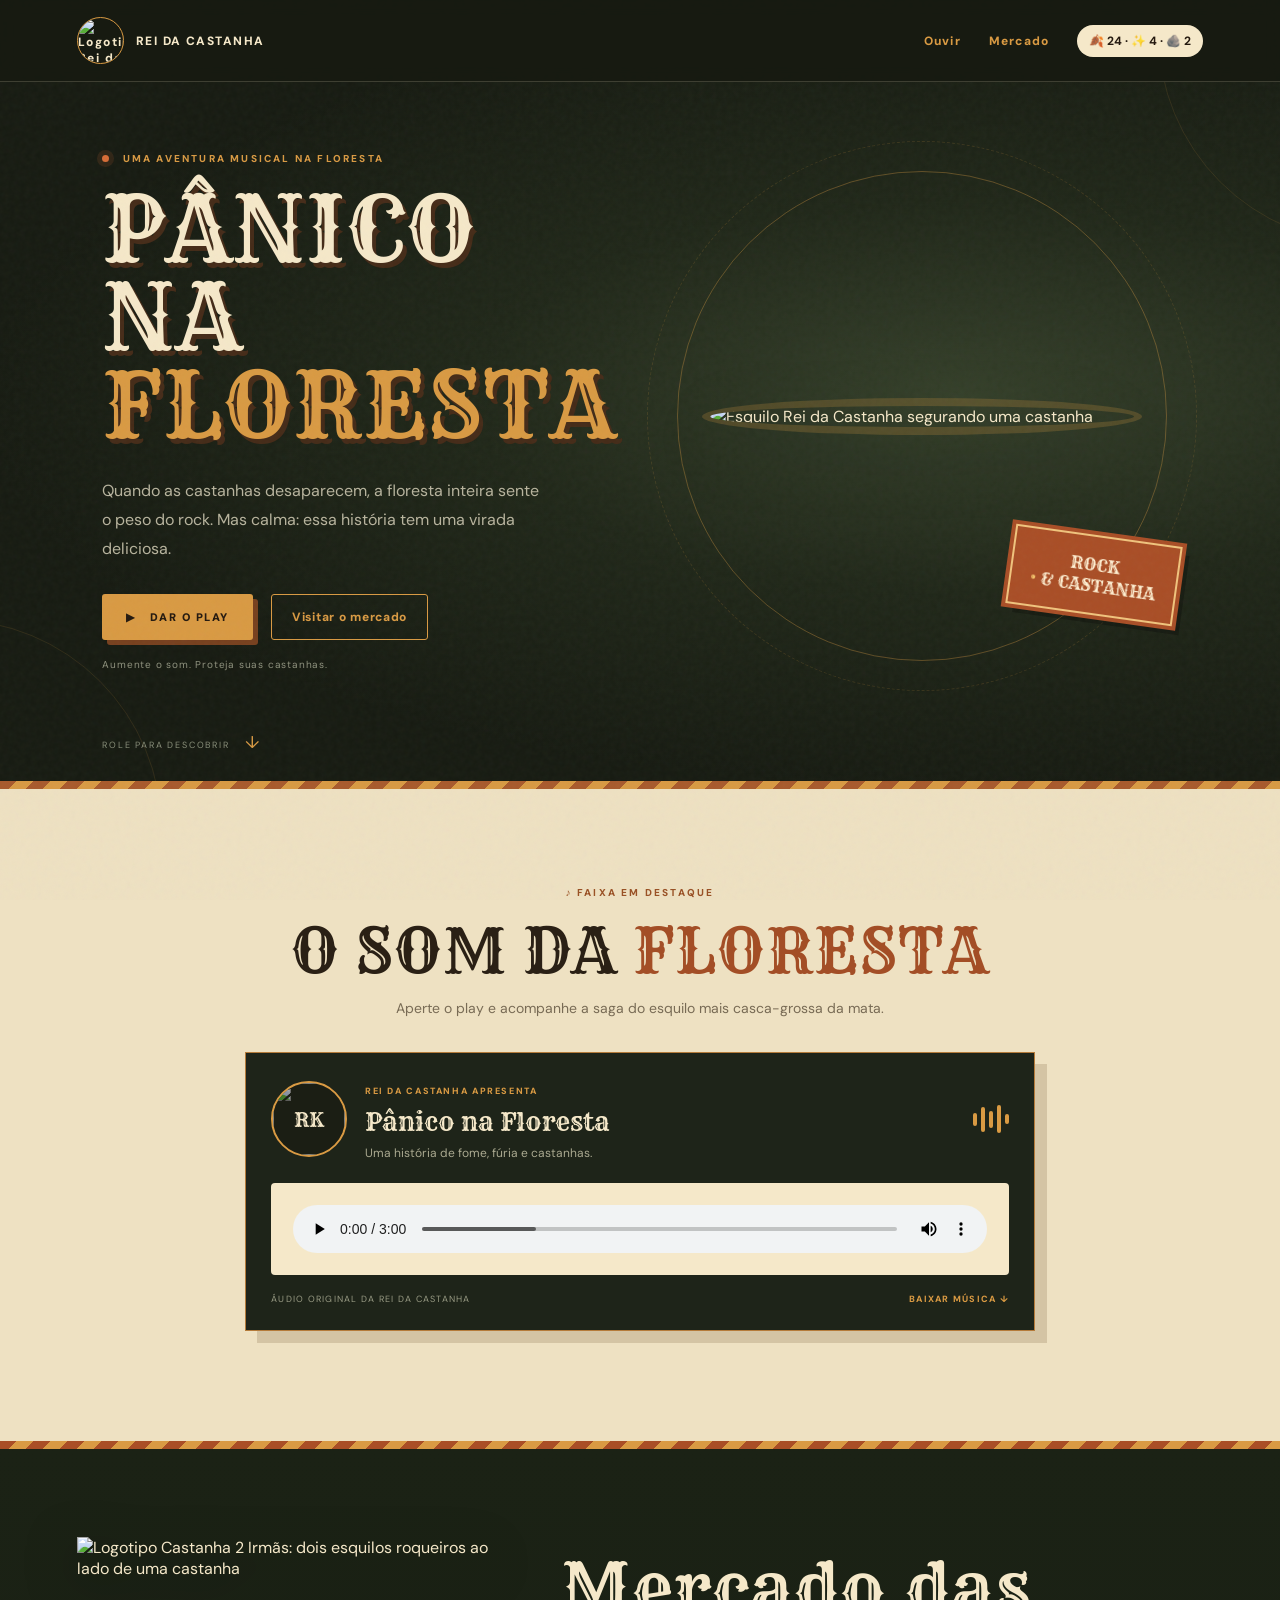
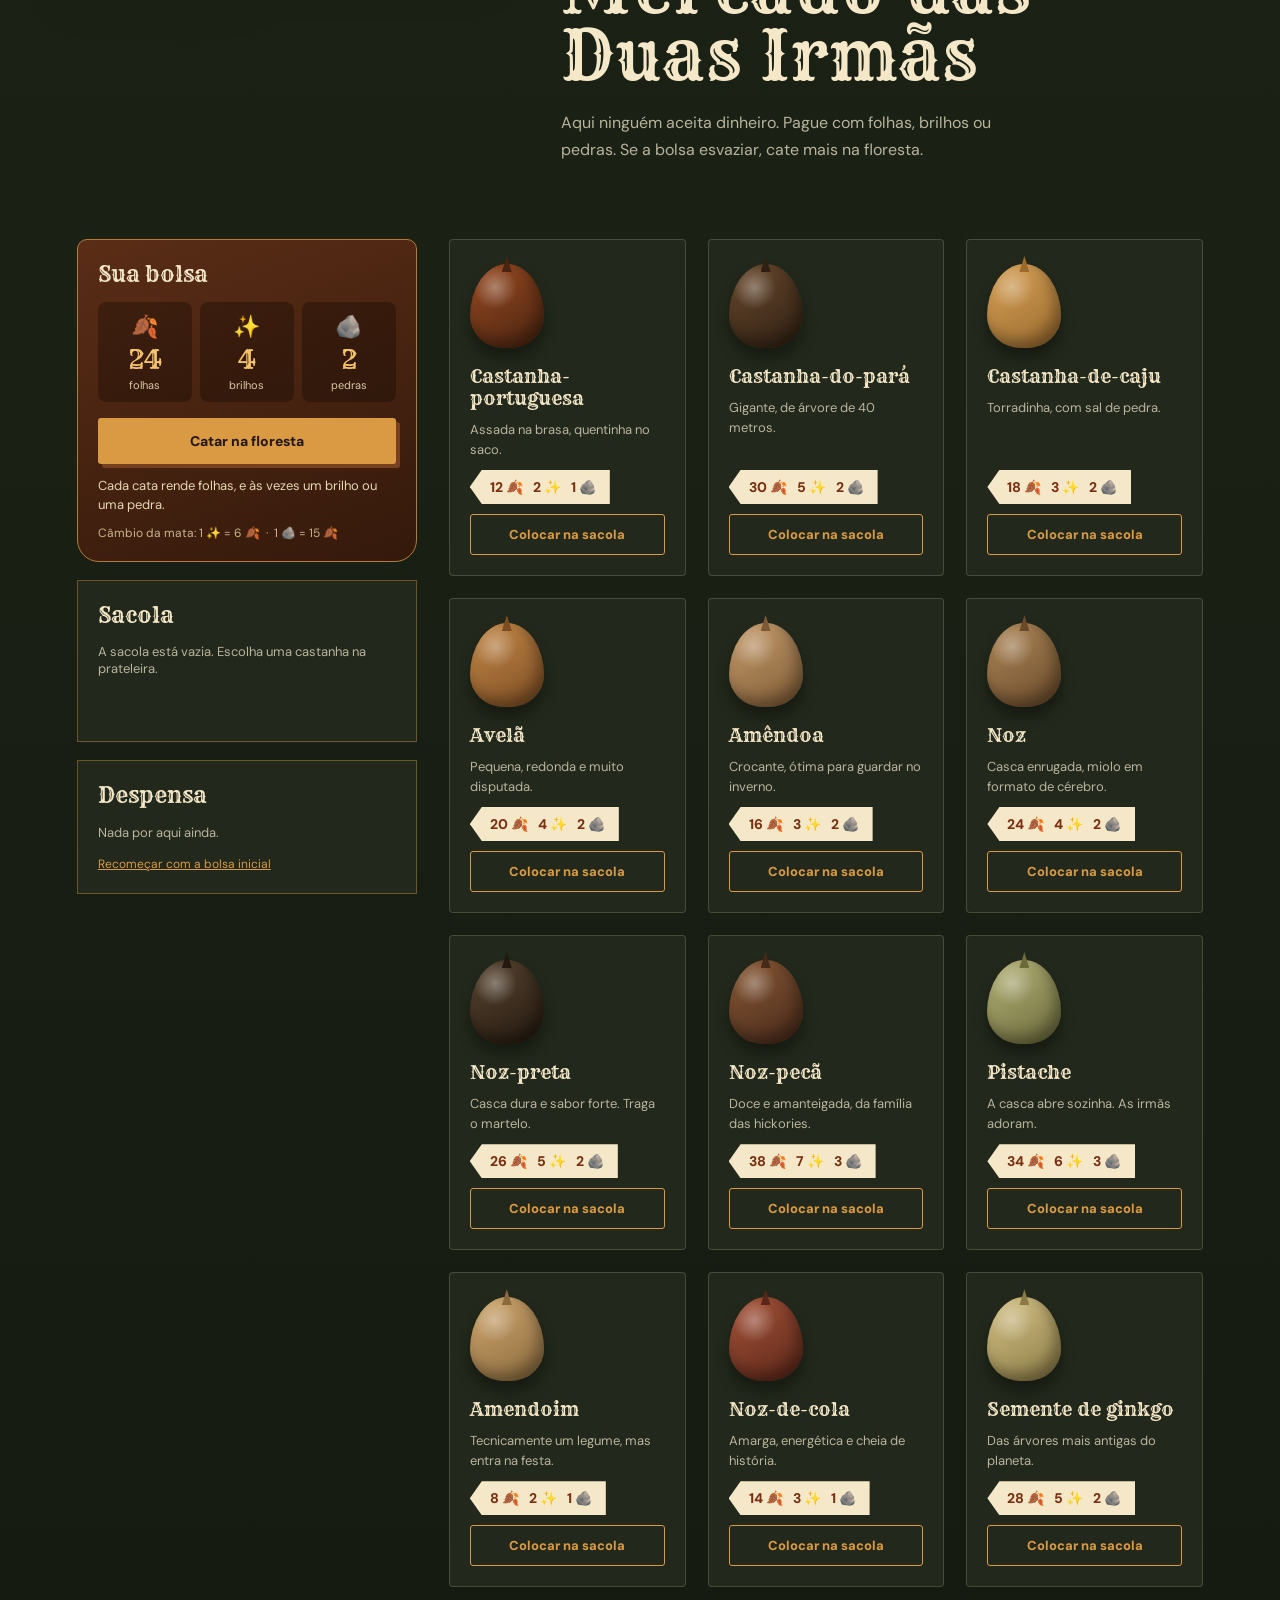
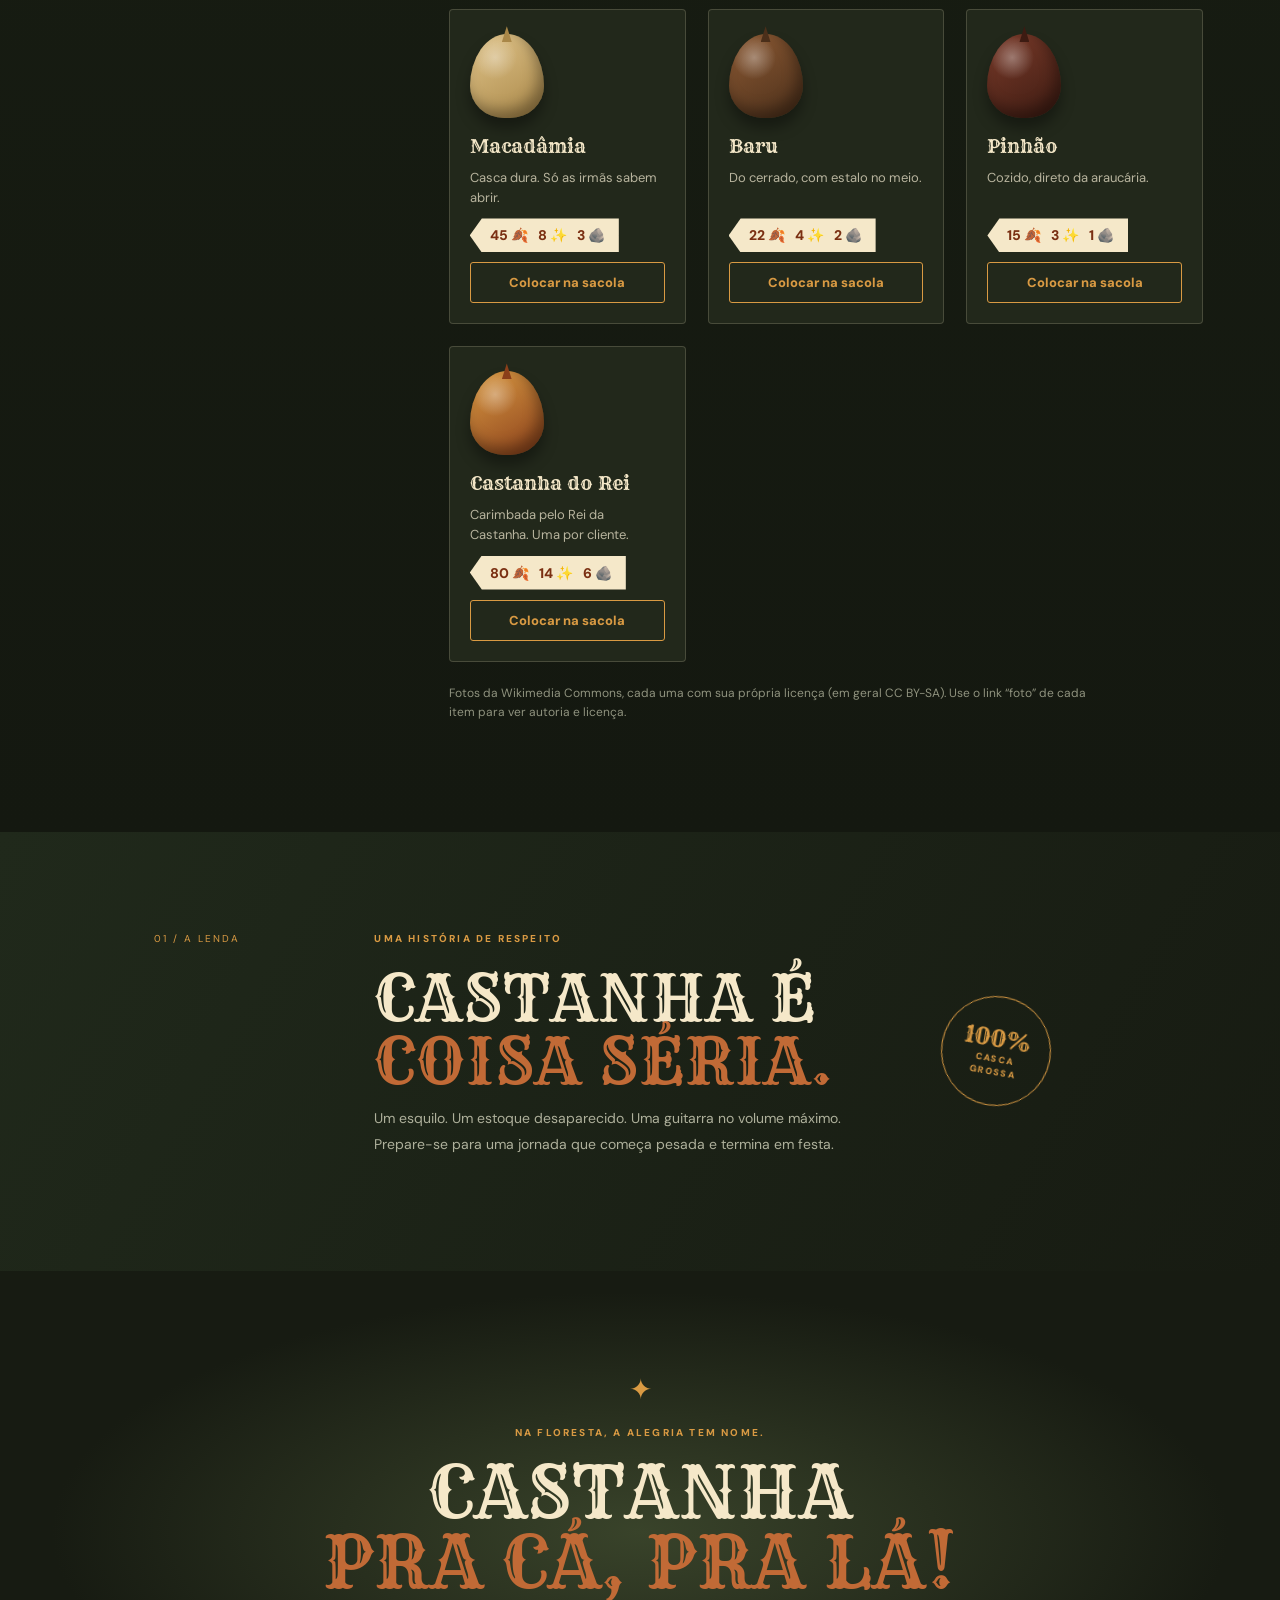
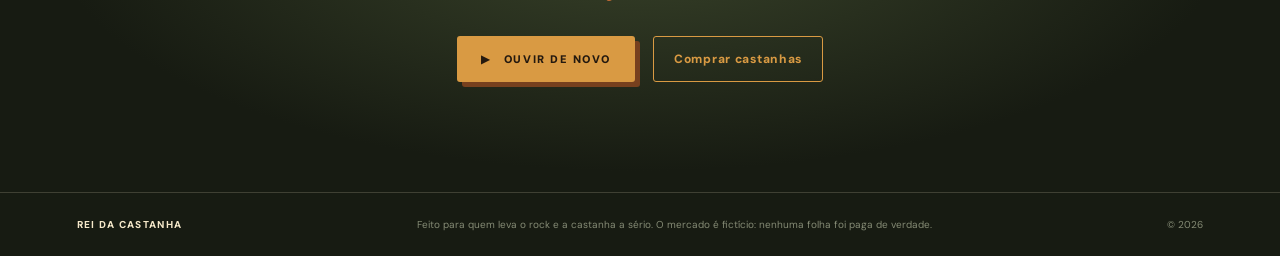
==== index.html @ 737f5ac8 "Add files via upload" ====
<!DOCTYPE html>
<html lang="pt-BR">
<head>
  <meta charset="UTF-8">
  <meta name="viewport" content="width=device-width, initial-scale=1.0">
  <meta name="theme-color" content="#171b12">
  <meta name="description" content="Rei da Castanha apresenta Pânico na Floresta, e o Castanha 2 Irmãs abre o mercado onde castanha se paga com folhas, brilhos e pedras.">
  <meta property="og:title" content="Rei da Castanha + Castanha 2 Irmãs">
  <meta property="og:description" content="Ouça Pânico na Floresta e faça compras no mercado de castanhas da floresta.">
  <meta property="og:image" content="assets/logo-castanha-2-irmas.webp">
  <link rel="icon" href="data:image/svg+xml,%3Csvg xmlns='http://www.w3.org/2000/svg' viewBox='0 0 100 100'%3E%3Ctext y='.9em' font-size='90'%3E🌰%3C/text%3E%3C/svg%3E">
  <title>Rei da Castanha | Pânico na Floresta e Mercado das Duas Irmãs</title>
  <link rel="preconnect" href="https://fonts.googleapis.com">
  <link rel="preconnect" href="https://fonts.gstatic.com" crossorigin>
  <link href="https://fonts.googleapis.com/css2?family=DM+Sans:wght@400;500;600;700;800&family=Rye&display=swap" rel="stylesheet">
  <link rel="stylesheet" href="style.css">
</head>
<body>
  <div class="grain" aria-hidden="true"></div>
  <a class="skip" href="#mercado">Ir para o mercado</a>
  <header class="topbar">
    <a class="brand" href="#inicio" aria-label="Rei da Castanha - início">
      <img src="assets/logo-rei-da-castanha.webp" alt="Logotipo Rei da Castanha">
      <span>REI DA CASTANHA</span>
    </a>
    <nav class="top-nav" aria-label="Principal">
      <a class="top-link" href="#ouvir">Ouvir</a>
      <a class="top-link" href="#mercado">Mercado</a>
      <a class="bag-chip" href="#mercado" aria-label="Sua bolsa"><span data-chip>🍂 24 · ✨ 4 · 🪨 2</span></a>
    </nav>
  </header>

  <main id="inicio">
    <section class="hero">
      <div class="hero-copy">
        <p class="eyebrow"><span class="pulse"></span> UMA AVENTURA MUSICAL NA FLORESTA</p>
        <h1>PÂNICO NA<br><em>FLORESTA</em></h1>
        <p class="intro">Quando as castanhas desaparecem, a floresta inteira sente o peso do rock. Mas calma: essa história tem uma virada deliciosa.</p>
        <a class="primary-button" href="#ouvir">▶ &nbsp; DAR O PLAY</a>
        <a class="ghost-button" href="#mercado">Visitar o mercado</a>
        <p class="small-note">Aumente o som. Proteja suas castanhas.</p>
      </div>
      <div class="hero-art">
        <div class="orbit orbit-one"></div>
        <div class="orbit orbit-two"></div>
        <img class="logo-large" src="assets/logo-rei-da-castanha.webp" alt="Esquilo Rei da Castanha segurando uma castanha">
        <div class="sticker">ROCK<br><span>•</span> & CASTANHA</div>
      </div>
      <div class="scroll-cue">ROLE PARA DESCOBRIR <span>↓</span></div>
    </section>

    <section class="listen-section" id="ouvir">
      <div class="section-heading">
        <p class="eyebrow">♪ FAIXA EM DESTAQUE</p>
        <h2>O SOM DA <em>FLORESTA</em></h2>
        <p>Aperte o play e acompanhe a saga do esquilo mais casca-grossa da mata.</p>
      </div>
      <div class="player-card">
        <div class="player-top">
          <div class="record-art">
            <img src="assets/logo-rei-da-castanha.webp" alt="">
            <span>RK</span>
          </div>
          <div class="track-info">
            <span class="track-label">REI DA CASTANHA APRESENTA</span>
            <h3>Pânico na Floresta</h3>
            <p>Uma história de fome, fúria e castanhas.</p>
          </div>
          <div class="equalizer" aria-label="Música">
            <i></i><i></i><i></i><i></i><i></i>
          </div>
        </div>
        <div class="audio-player">
          <audio id="music-player" controls preload="metadata">
            <source src="music.mp3" type="audio/mpeg">
            Seu navegador não suporta áudio HTML5.
          </audio>
          <p id="audio-status" class="audio-status" role="status"></p>
        </div>
        <div class="player-footer">
          <span>ÁUDIO ORIGINAL DA REI DA CASTANHA</span>
          <a href="music.mp3" download="music.mp3">BAIXAR MÚSICA ↓</a>
        </div>
      </div>
          </section>


    <section class="market" id="mercado">
      <div class="market-head">
        <img class="market-logo" src="assets/logo-castanha-2-irmas.webp" alt="Logotipo Castanha 2 Irmãs: dois esquilos roqueiros ao lado de uma castanha" width="900" height="528">
        <div>
          <h2>Mercado das<br>Duas Irmãs</h2>
          <p>Aqui ninguém aceita dinheiro. Pague com folhas, brilhos ou pedras. Se a bolsa esvaziar, cate mais na floresta.</p>
        </div>
      </div>

      <div class="market-grid">
        <aside class="side">
          <section class="bolsa" aria-labelledby="bolsa-t">
            <h3 id="bolsa-t">Sua bolsa</h3>
            <ul class="coins" id="coins"></ul>
            <button class="forage" id="forage" type="button">Catar na floresta</button>
            <p class="msg" id="forage-msg" role="status" aria-live="polite">Cada cata rende folhas, e às vezes um brilho ou uma pedra.</p>
            <p class="rates">Câmbio da mata: 1 ✨ = 6 🍂 &nbsp;·&nbsp; 1 🪨 = 15 🍂</p>
          </section>
          <section class="sacola" aria-labelledby="sacola-t">
            <h3 id="sacola-t">Sacola</h3>
            <ul class="cart" id="cart"></ul>
            <div class="pay" id="pay"></div>
            <p class="msg" id="pay-msg" role="status" aria-live="polite"></p>
          </section>
          <section class="despensa" aria-labelledby="desp-t">
            <h3 id="desp-t">Despensa</h3>
            <p id="pantry">Nada por aqui ainda.</p>
            <button class="reset" id="reset" type="button">Recomeçar com a bolsa inicial</button>
          </section>
        </aside>
        <div><div class="shelf" id="shelf" aria-label="Produtos"></div>
          <p class="credits">Fotos da Wikimedia Commons, cada uma com sua própria licença (em geral CC BY-SA). Use o link “foto” de cada item para ver autoria e licença.</p></div>
      </div>
    </section>

    <section class="story">
      <div class="story-mark">01 / A LENDA</div>
      <div>
        <p class="eyebrow">UMA HISTÓRIA DE RESPEITO</p>
        <h2>CASTANHA É<br><em>COISA SÉRIA.</em></h2>
        <p>Um esquilo. Um estoque desaparecido. Uma guitarra no volume máximo. Prepare-se para uma jornada que começa pesada e termina em festa.</p>
      </div>
      <div class="story-seal">100%<br><span>CASCA<br>GROSSA</span></div>
    </section>

    <section class="final-cta">
      <span class="acorn">✦</span>
      <p>NA FLORESTA, A ALEGRIA TEM NOME.</p>
      <h2>CASTANHA<br><em>PRA CÁ, PRA LÁ!</em></h2>
      <a class="primary-button" href="#ouvir">▶ &nbsp; OUVIR DE NOVO</a> <a class="ghost-button" href="#mercado">Comprar castanhas</a>
    </section>
  </main>

  <footer>
    <a href="#inicio">REI DA CASTANHA</a>
    <span>Feito para quem leva o rock e a castanha a sério. O mercado é fictício: nenhuma folha foi paga de verdade.</span>
    <span>© <span id="year"></span></span>
  </footer>
  <script src="script.js"></script>
  <script src="loja.js"></script>
</body>
</html>
---- style.css ----
:root{--bg:#171b12;--panel:#22281b;--cream:#f5e8c9;--gold:#d99a43;--rust:#a94e26;--muted:#b8b49e;--line:rgba(245,232,201,.18)}
*{box-sizing:border-box}html{scroll-behavior:smooth}body{margin:0;background:var(--bg);color:var(--cream);font-family:"DM Sans",sans-serif;overflow-x:hidden}.grain{position:fixed;inset:0;pointer-events:none;z-index:5;opacity:.07;background-image:url("data:image/svg+xml,%3Csvg viewBox='0 0 180 180' xmlns='http://www.w3.org/2000/svg'%3E%3Cfilter id='n'%3E%3CfeTurbulence type='fractalNoise' baseFrequency='.9' numOctaves='3' stitchTiles='stitch'/%3E%3C/filter%3E%3Crect width='100%25' height='100%25' filter='url(%23n)' opacity='.5'/%3E%3C/svg%3E")}.topbar{height:82px;padding:0 6vw;display:flex;align-items:center;justify-content:space-between;border-bottom:1px solid var(--line);position:relative;z-index:2}.brand{display:flex;align-items:center;gap:12px;color:var(--cream);text-decoration:none;font-weight:800;letter-spacing:.12em;font-size:12px}.brand img{width:47px;height:47px;object-fit:cover;border-radius:50%;border:1px solid var(--gold)}.top-link{color:var(--gold);font-size:11px;font-weight:800;letter-spacing:.16em;text-decoration:none}.top-link span{font-size:17px;margin-left:7px}.hero{min-height:690px;padding:70px 8vw 100px;display:grid;grid-template-columns:1fr 1fr;align-items:center;gap:4vw;position:relative;background:radial-gradient(ellipse at 75% 45%,#35402a 0%,#202719 36%,var(--bg) 72%);overflow:hidden}.hero:before,.hero:after{content:"";position:absolute;width:420px;height:420px;border:1px solid rgba(217,154,67,.12);border-radius:50%;pointer-events:none}.hero:before{left:-260px;bottom:-260px}.hero:after{right:-300px;top:-260px}.hero-copy{max-width:590px;position:relative;z-index:1}.eyebrow{font-size:10px;letter-spacing:.22em;font-weight:800;color:var(--gold);margin:0 0 22px}.pulse{display:inline-block;width:7px;height:7px;border-radius:50%;background:#d66c37;margin-right:9px;box-shadow:0 0 0 5px rgba(214,108,55,.13)}h1,h2{font-family:"Rye",Georgia,serif;font-weight:400;letter-spacing:.015em;margin:0;line-height:.98}h1{font-size:clamp(55px,7vw,104px);text-shadow:4px 5px 0 #452b18}h1 em,h2 em{font-style:normal;color:var(--gold)}.intro{color:var(--muted);font-size:16px;line-height:1.8;max-width:440px;margin:27px 0 30px}.primary-button{display:inline-flex;align-items:center;justify-content:center;background:var(--gold);color:#24190f;padding:16px 24px;text-decoration:none;font-size:11px;font-weight:900;letter-spacing:.14em;border-radius:3px;box-shadow:5px 5px 0 #77401e;transition:.2s}.primary-button:hover{transform:translate(2px,2px);box-shadow:3px 3px 0 #77401e;background:#efb65e}.small-note{font-size:10px;color:#8f927e;letter-spacing:.08em;margin-top:18px}.hero-art{position:relative;display:flex;align-items:center;justify-content:center;min-height:450px}.logo-large{width:min(100%,440px);position:relative;z-index:1;border-radius:50%;filter:drop-shadow(0 22px 35px rgba(0,0,0,.4));border:8px solid rgba(217,154,67,.22)}.orbit{position:absolute;border:1px solid rgba(217,154,67,.35);border-radius:50%;width:490px;height:490px}.orbit-two{width:550px;height:550px;border-style:dashed;opacity:.45}.sticker{position:absolute;z-index:2;right:0;bottom:26px;background:var(--rust);color:#fff1d4;padding:17px 19px;border:2px solid #f0c47d;outline:4px solid var(--rust);font-family:"Rye",serif;font-size:17px;text-align:center;transform:rotate(8deg);box-shadow:8px 8px 0 rgba(0,0,0,.25)}.sticker span{color:#f4c36b}.scroll-cue{position:absolute;bottom:28px;left:8vw;color:#888e79;font-size:9px;letter-spacing:.2em}.scroll-cue span{color:var(--gold);font-size:17px;margin-left:12px}.listen-section{padding:105px 7vw 110px;background:#eee1c2;color:#2a2015;text-align:center;position:relative}.listen-section:before{content:"";position:absolute;left:0;right:0;top:0;height:8px;background:repeating-linear-gradient(135deg,#a85a2c 0 12px,#d89a43 12px 24px)}.listen-section .eyebrow{color:#995024}.section-heading h2{font-size:clamp(36px,5vw,62px)}.section-heading h2 em{color:#a34e26}.section-heading>p:last-child{color:#786b55;font-size:14px;margin:17px 0 35px}.player-card{max-width:790px;margin:0 auto;background:#1e2419;color:var(--cream);padding:25px;border:1px solid #b57b3a;box-shadow:12px 12px 0 rgba(84,53,23,.17);text-align:left}.player-top{display:flex;align-items:center;gap:18px;padding:0 0 22px}.record-art{width:76px;height:76px;position:relative;flex:none;border-radius:50%;overflow:hidden;border:2px solid var(--gold)}.record-art img{width:100%;height:100%;object-fit:cover}.record-art span{position:absolute;inset:0;display:grid;place-items:center;background:rgba(20,20,12,.35);font-family:"Rye";font-size:20px}.track-label{font-size:9px;letter-spacing:.18em;color:var(--gold);font-weight:800}.track-info h3{font-family:"Rye",serif;font-weight:400;font-size:25px;margin:7px 0}.track-info p{margin:0;color:#aaa990;font-size:12px}.equalizer{margin-left:auto;display:flex;align-items:center;gap:4px;height:30px}.equalizer i{display:block;width:4px;height:13px;background:var(--gold);border-radius:4px;animation:beat .8s ease-in-out infinite alternate}.equalizer i:nth-child(2){height:25px;animation-delay:.2s}.equalizer i:nth-child(3){height:17px;animation-delay:.4s}.equalizer i:nth-child(4){height:28px;animation-delay:.1s}.equalizer i:nth-child(5){height:10px;animation-delay:.3s}@keyframes beat{to{transform:scaleY(.35)}}.embed-wrap{width:100%;border-radius:4px;overflow:hidden;background:#fff;min-height:180px}.embed-wrap iframe{display:block;width:100%;height:220px;border:0}.player-footer{display:flex;justify-content:space-between;gap:15px;padding-top:18px;font-size:9px;letter-spacing:.14em;color:#999b84}.player-footer a{color:var(--gold);text-decoration:none;font-weight:800}.embed-help{font-size:11px;color:#82765f;margin:18px auto 0}.story{padding:100px 12vw;display:grid;grid-template-columns:.7fr 2fr .7fr;align-items:center;gap:35px;background:linear-gradient(120deg,#20291b,#171b12)}.story-mark{font-size:10px;letter-spacing:.2em;color:var(--gold);align-self:start}.story h2{font-size:clamp(38px,5vw,66px)}.story h2 em{color:#c16a36}.story p:not(.eyebrow){color:#aeb09b;line-height:1.8;font-size:14px;max-width:500px}.story-seal{width:110px;height:110px;border:1px solid var(--gold);border-radius:50%;display:grid;align-content:center;text-align:center;color:var(--gold);font-family:"Rye";font-size:23px;transform:rotate(10deg)}.story-seal span{font:800 9px "DM Sans";letter-spacing:.15em;line-height:1.4}.final-cta{text-align:center;padding:100px 20px 110px;background:radial-gradient(ellipse at center,#39432a,#171b12 65%)}.acorn{font-size:28px;color:var(--gold)}.final-cta p{font-size:10px;letter-spacing:.22em;color:var(--gold);font-weight:800;margin:18px 0}.final-cta h2{font-size:clamp(38px,6vw,72px);margin-bottom:32px}.final-cta h2 em{color:#c16a36}footer{padding:25px 6vw;border-top:1px solid var(--line);display:flex;justify-content:space-between;gap:20px;align-items:center;color:#858b75;font-size:10px}footer a{color:var(--cream);font-weight:800;letter-spacing:.13em;text-decoration:none}
@media(max-width:800px){.hero{grid-template-columns:1fr;padding:65px 7vw 95px;text-align:center}.hero-copy{margin:auto}.intro{margin-left:auto;margin-right:auto}.hero-art{min-height:370px;margin-top:10px}.logo-large{width:min(75vw,340px)}.orbit{width:370px;height:370px}.orbit-two{width:410px;height:410px}.sticker{right:7%;bottom:0}.scroll-cue{left:0;right:0;text-align:center}.story{grid-template-columns:1fr;gap:18px;padding:75px 9vw}.story-seal{display:none}.story-mark{order:0}.player-card{padding:17px}.equalizer{display:none}}
@media(max-width:480px){.topbar{height:70px;padding:0 5vw}.brand{font-size:10px}.brand img{width:39px;height:39px}.top-link{font-size:9px}.hero{padding-top:55px}h1{font-size:54px}.hero-art{min-height:310px}.orbit{width:300px;height:300px}.orbit-two{width:330px;height:330px}.sticker{font-size:13px;padding:12px}.listen-section{padding:85px 5vw}.player-top{gap:12px}.record-art{width:58px;height:58px}.track-info h3{font-size:19px}.track-info p{font-size:10px}.embed-wrap iframe{height:210px}.player-footer{font-size:8px}footer{flex-wrap:wrap;justify-content:center;text-align:center}}

.audio-player{width:100%;padding:22px;background:#f5e8c9;border-radius:4px}
.audio-player audio{display:block;width:100%;height:48px}
.audio-status{margin:12px 0 0;color:#786b55;font-size:11px;text-align:center}
.audio-status strong{color:#995024}

/* ---------- melhorias gerais ---------- */
:focus-visible{outline:3px solid #f4c36b;outline-offset:3px}
.skip{position:absolute;left:-999px;top:8px;z-index:20;background:var(--gold);color:#24190f;padding:10px 14px;font-weight:800;font-size:12px}
.skip:focus{left:8px}
.topbar{position:sticky;top:0;z-index:10;background:rgba(23,27,18,.92);backdrop-filter:blur(8px)}
.top-nav{display:flex;align-items:center;gap:clamp(12px,2.5vw,28px)}
.top-link{font-size:12px;letter-spacing:.1em}
.bag-chip{font-size:12px;font-weight:700;color:#24190f;background:var(--cream);padding:8px 12px;border-radius:999px;text-decoration:none;white-space:nowrap}
section[id]{scroll-margin-top:82px}
.ghost-button{display:inline-flex;margin-left:14px;padding:14px 20px;border:1.5px solid var(--gold);color:var(--gold);border-radius:3px;text-decoration:none;font-weight:800;font-size:12px;letter-spacing:.06em;transition:background .2s,color .2s}
.ghost-button:hover{background:var(--gold);color:#24190f}
.final-cta .ghost-button{margin-top:6px}
.audio-status:empty{display:none}
@media(prefers-reduced-motion:reduce){html{scroll-behavior:auto}.equalizer i,.pulse{animation:none}*{transition:none!important}}

/* ---------- mercado ---------- */
.market{padding:96px 6vw 110px;background:linear-gradient(180deg,#1b2215,#141810);position:relative}
.market:before{content:"";position:absolute;inset:0 0 auto;height:8px;background:repeating-linear-gradient(135deg,#a94e26 0 12px,#d99a43 12px 24px)}
.market-head{display:grid;grid-template-columns:minmax(220px,420px) 1fr;gap:clamp(24px,5vw,64px);align-items:center;max-width:1180px;margin:0 auto 56px}
.market-logo{width:100%;height:auto;filter:drop-shadow(0 14px 24px rgba(0,0,0,.5))}
.market-head h2{font-size:clamp(38px,5.4vw,68px)}
.market-head p{color:var(--muted);line-height:1.7;max-width:440px;margin:20px 0 0;font-size:16px}
.market-grid{display:grid;grid-template-columns:340px 1fr;gap:32px;max-width:1180px;margin:0 auto;align-items:start}
.side{display:grid;gap:18px;position:sticky;top:98px}
.side h3,.item h4{font-family:Rye,Georgia,serif;font-weight:400;margin:0}
.side h3{font-size:22px;margin-bottom:14px}
.bolsa,.sacola,.despensa{padding:20px;border:1px solid rgba(217,154,67,.4);background:var(--panel)}
.bolsa{background:linear-gradient(160deg,#5a2d16,#34190b);border-color:#b57b3a;border-radius:10px 10px 22px 22px}
.coins{list-style:none;margin:0 0 16px;padding:0;display:grid;grid-template-columns:repeat(3,1fr);gap:8px}
.coins li{background:rgba(0,0,0,.28);border-radius:8px;padding:10px 6px;text-align:center;display:grid;gap:2px}
.coins .ico{font-size:22px}.coins .n{font-family:Rye,serif;font-size:26px;color:#f4c36b}.coins .l{font-size:11px;color:#d9c7a3}
.forage,.item button,.pay button,.reset{font:inherit;cursor:pointer;border:0}
.forage{width:100%;padding:14px;background:var(--gold);color:#24190f;font-weight:800;font-size:14px;border-radius:3px;box-shadow:4px 4px 0 #77401e}
.forage:hover:not(:disabled){transform:translate(2px,2px);box-shadow:2px 2px 0 #77401e}
.forage:disabled{opacity:.6;cursor:wait}
.msg{min-height:1.4em;margin:12px 0 0;font-size:13px;line-height:1.5;color:#e6d6b3}
.rates{margin:10px 0 0;font-size:12px;color:#c8b48b}
.cart{list-style:none;margin:0;padding:0;display:grid;gap:10px}
.cart li{display:flex;justify-content:space-between;gap:10px;align-items:center;font-size:14px}
.cart .empty{color:var(--muted);font-size:13px}
.qty{display:flex;align-items:center;gap:8px;flex:none}
.qty button{width:28px;height:28px;border-radius:50%;background:transparent;color:var(--cream);border:1px solid var(--gold);font-size:16px;cursor:pointer}
.pay{display:grid;gap:8px;margin-top:14px}
.pay button{display:flex;justify-content:space-between;align-items:center;padding:12px 14px;background:var(--cream);color:#24190f;font-weight:800;font-size:14px;border-radius:3px}
.pay button small{font-weight:500;font-size:11px;color:#6b5a40}
.pay button.short{background:#3a4030;color:#c9c6b0}.pay button.short small{color:#a9a68f}
.despensa p{margin:0;font-size:13px;color:var(--muted);line-height:1.6}
.reset{margin-top:12px;background:none;color:var(--gold);padding:0;font-size:12px;text-decoration:underline}
.shelf{display:grid;grid-template-columns:repeat(auto-fill,minmax(210px,1fr));gap:22px}
.item{display:flex;flex-direction:column;gap:10px;padding:20px;background:var(--panel);border:1px solid var(--line);border-radius:4px}
.nut{width:74px;height:84px;margin:4px 0 8px;border-radius:50% 50% 46% 46%/62% 62% 38% 38%;background:radial-gradient(circle at 34% 28%,rgba(255,255,255,.35),transparent 28%),linear-gradient(150deg,var(--c1),var(--c2));box-shadow:inset -6px -8px 14px rgba(0,0,0,.35),0 10px 14px rgba(0,0,0,.35);position:relative}
.nut:after{content:"";position:absolute;left:50%;top:-8px;width:10px;height:16px;margin-left:-5px;background:var(--c2);clip-path:polygon(50% 0,100% 100%,0 100%)}
.item h4{font-size:19px;line-height:1.15}
.item p{margin:0;color:var(--muted);font-size:13px;line-height:1.55;flex:1}
.tag{display:flex;gap:10px;align-self:flex-start;background:var(--cream);color:#7a2f12;padding:8px 14px 8px 20px;font-weight:800;font-size:14px;clip-path:polygon(12px 0,100% 0,100% 100%,12px 100%,0 50%)}
.item button{padding:11px;background:transparent;border:1.5px solid var(--gold);color:var(--gold);font-weight:800;font-size:13px;border-radius:3px;transition:background .2s,color .2s}
.item button:hover{background:var(--gold);color:#24190f}
@media(max-width:900px){.market-grid{grid-template-columns:1fr}.side{position:static}.market-head{grid-template-columns:1fr;text-align:center}.market-head p{margin-inline:auto}.market-logo{max-width:340px;margin:auto}}
@media(max-width:640px){.top-nav .top-link{display:none}.bag-chip{font-size:11px}}

/* fotos das castanhas */
.photo{position:relative;aspect-ratio:4/3;margin:-20px -20px 4px;overflow:hidden;background:#141810}
.photo img{width:100%;height:100%;object-fit:cover;display:block}
.photo a{position:absolute;right:6px;bottom:6px;font-size:10px;color:#fff;background:rgba(0,0,0,.6);padding:3px 7px;border-radius:3px;text-decoration:none}
.shelf{grid-template-columns:repeat(auto-fill,minmax(220px,1fr))}
.credits{margin:22px 0 0;font-size:12px;color:#8f927e;line-height:1.6;max-width:640px}
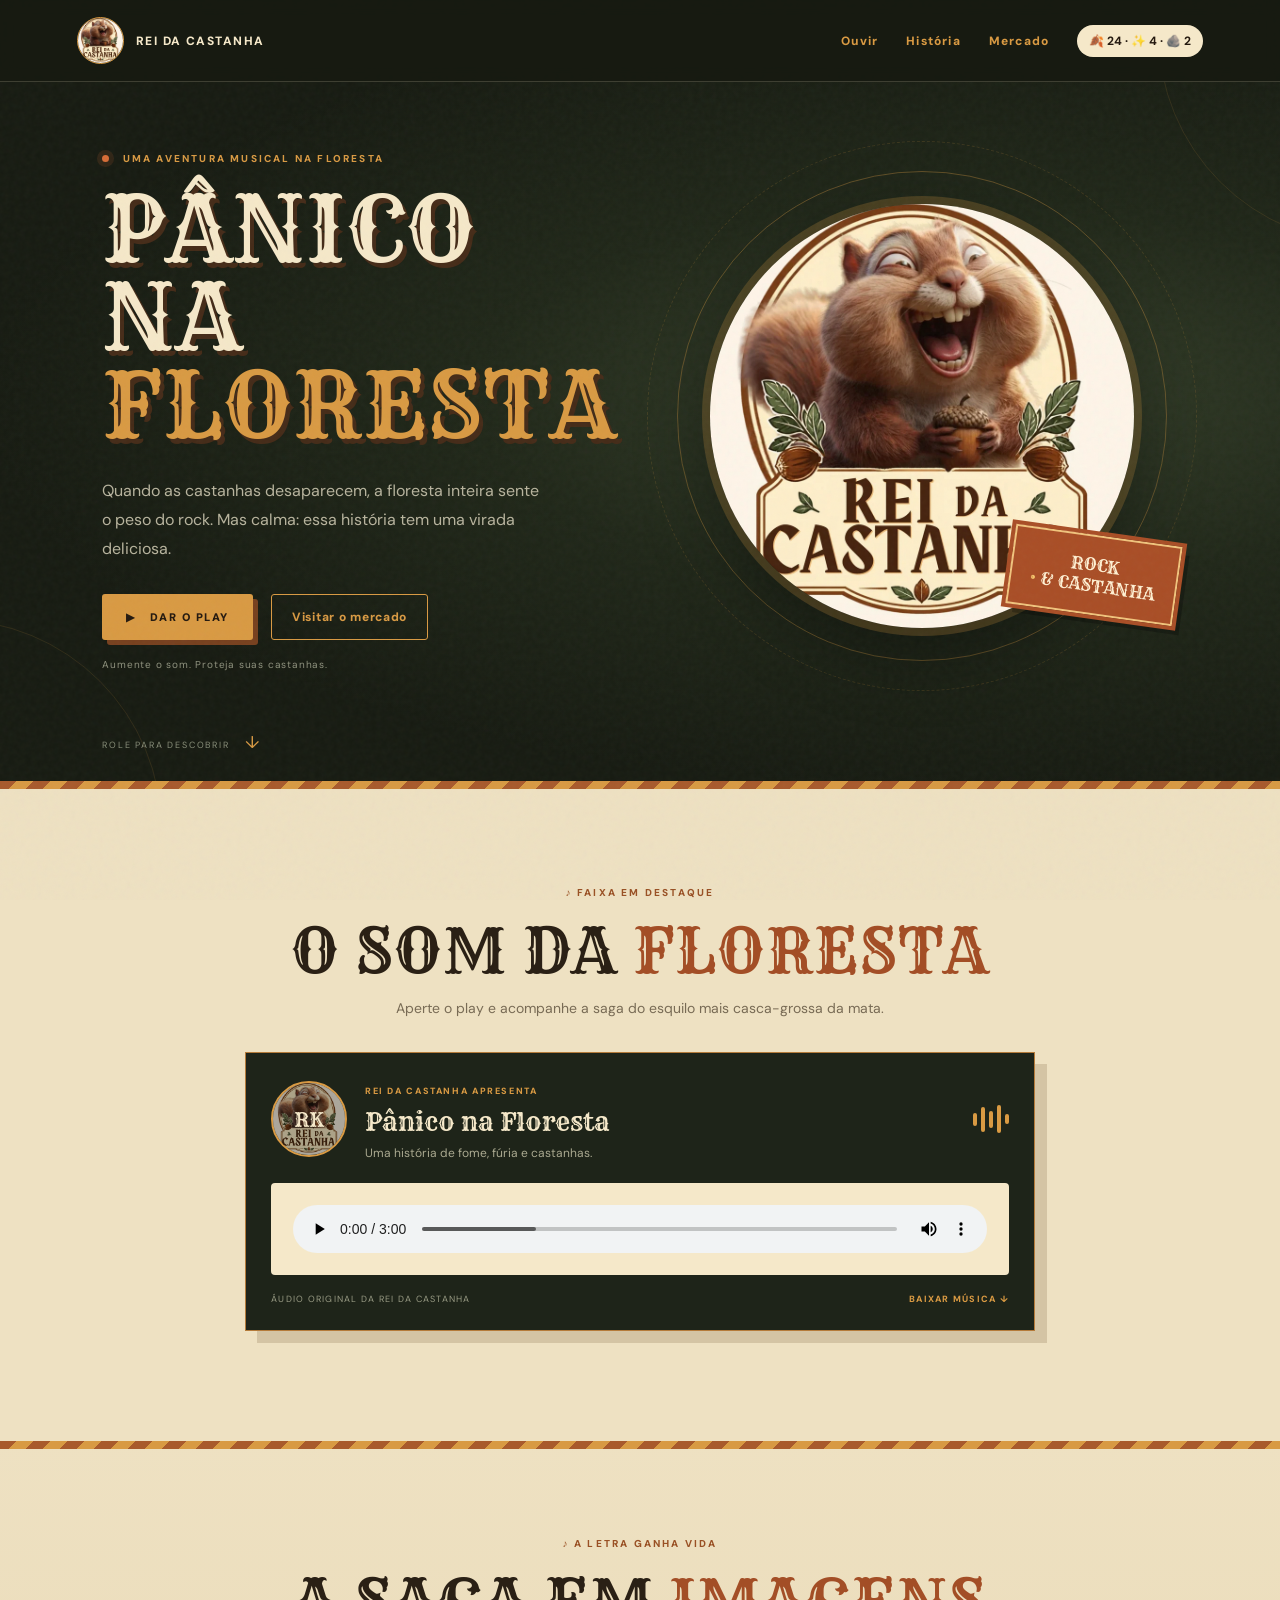
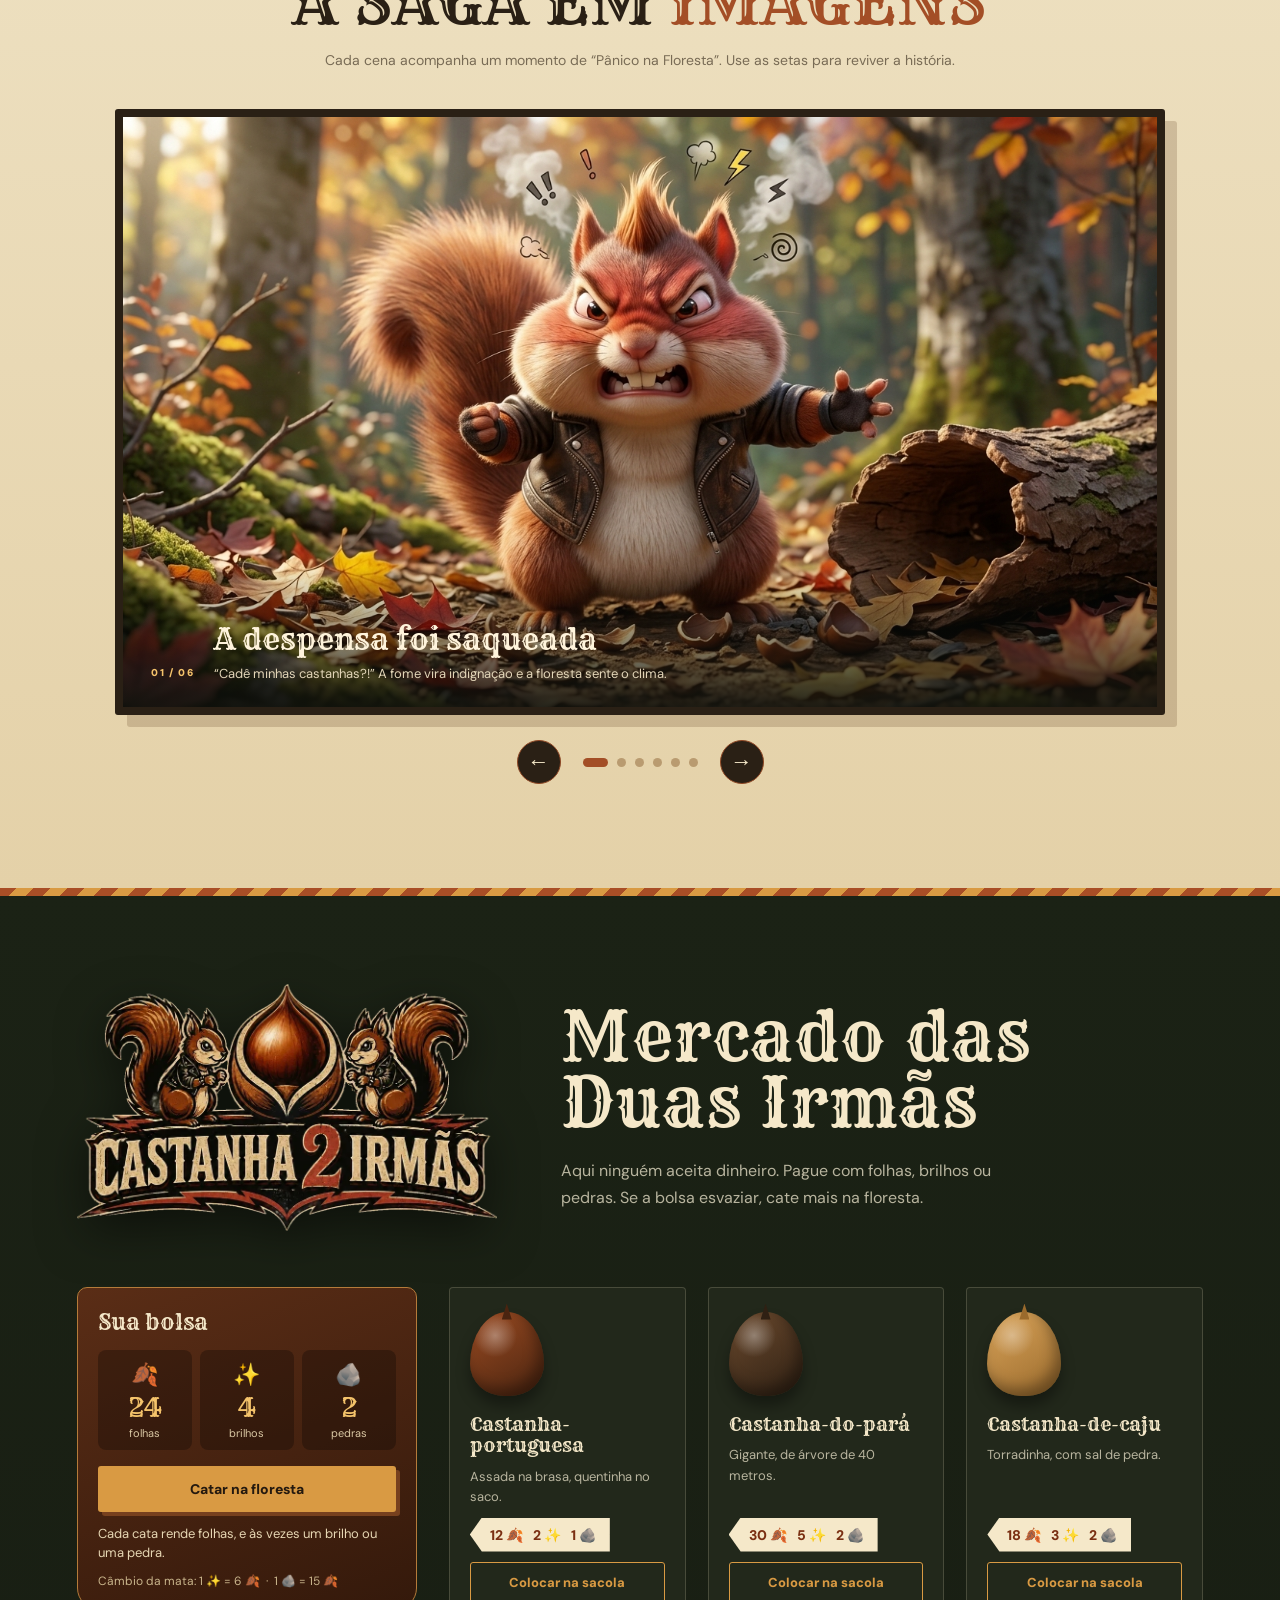
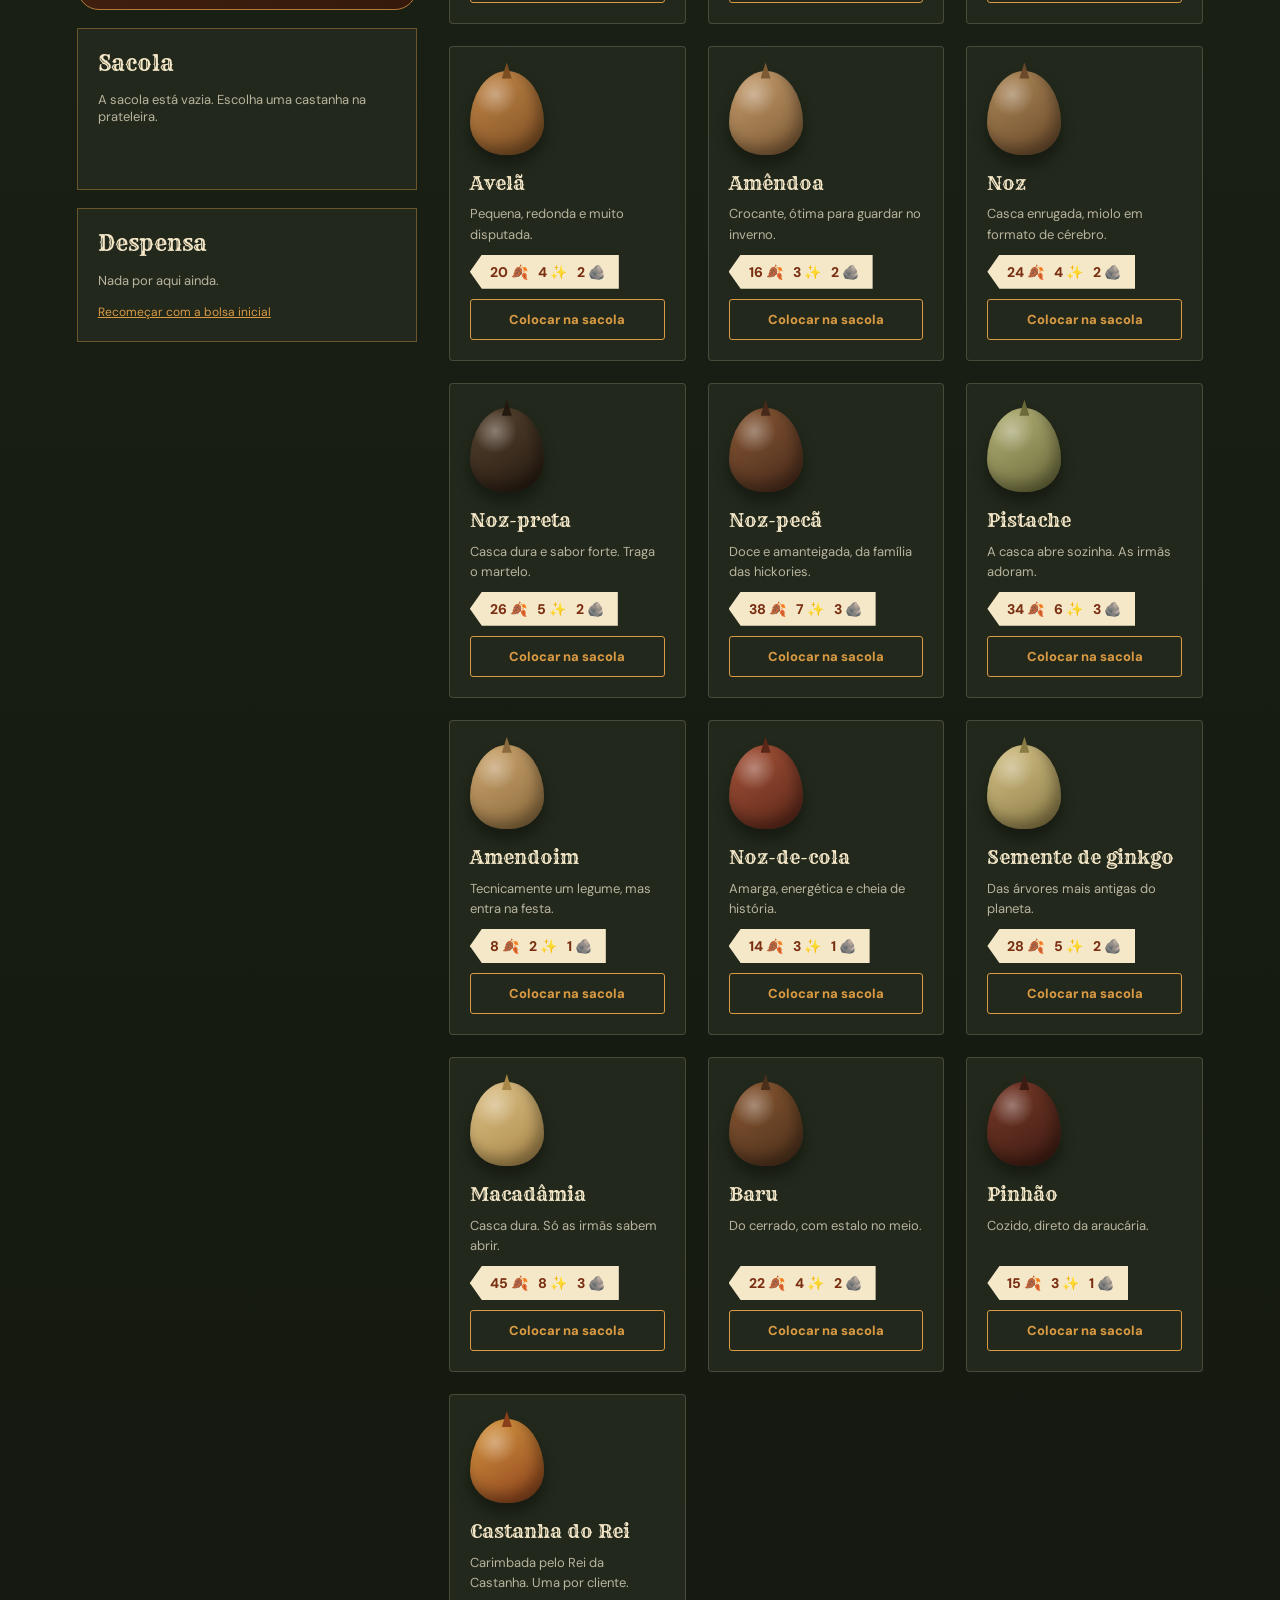
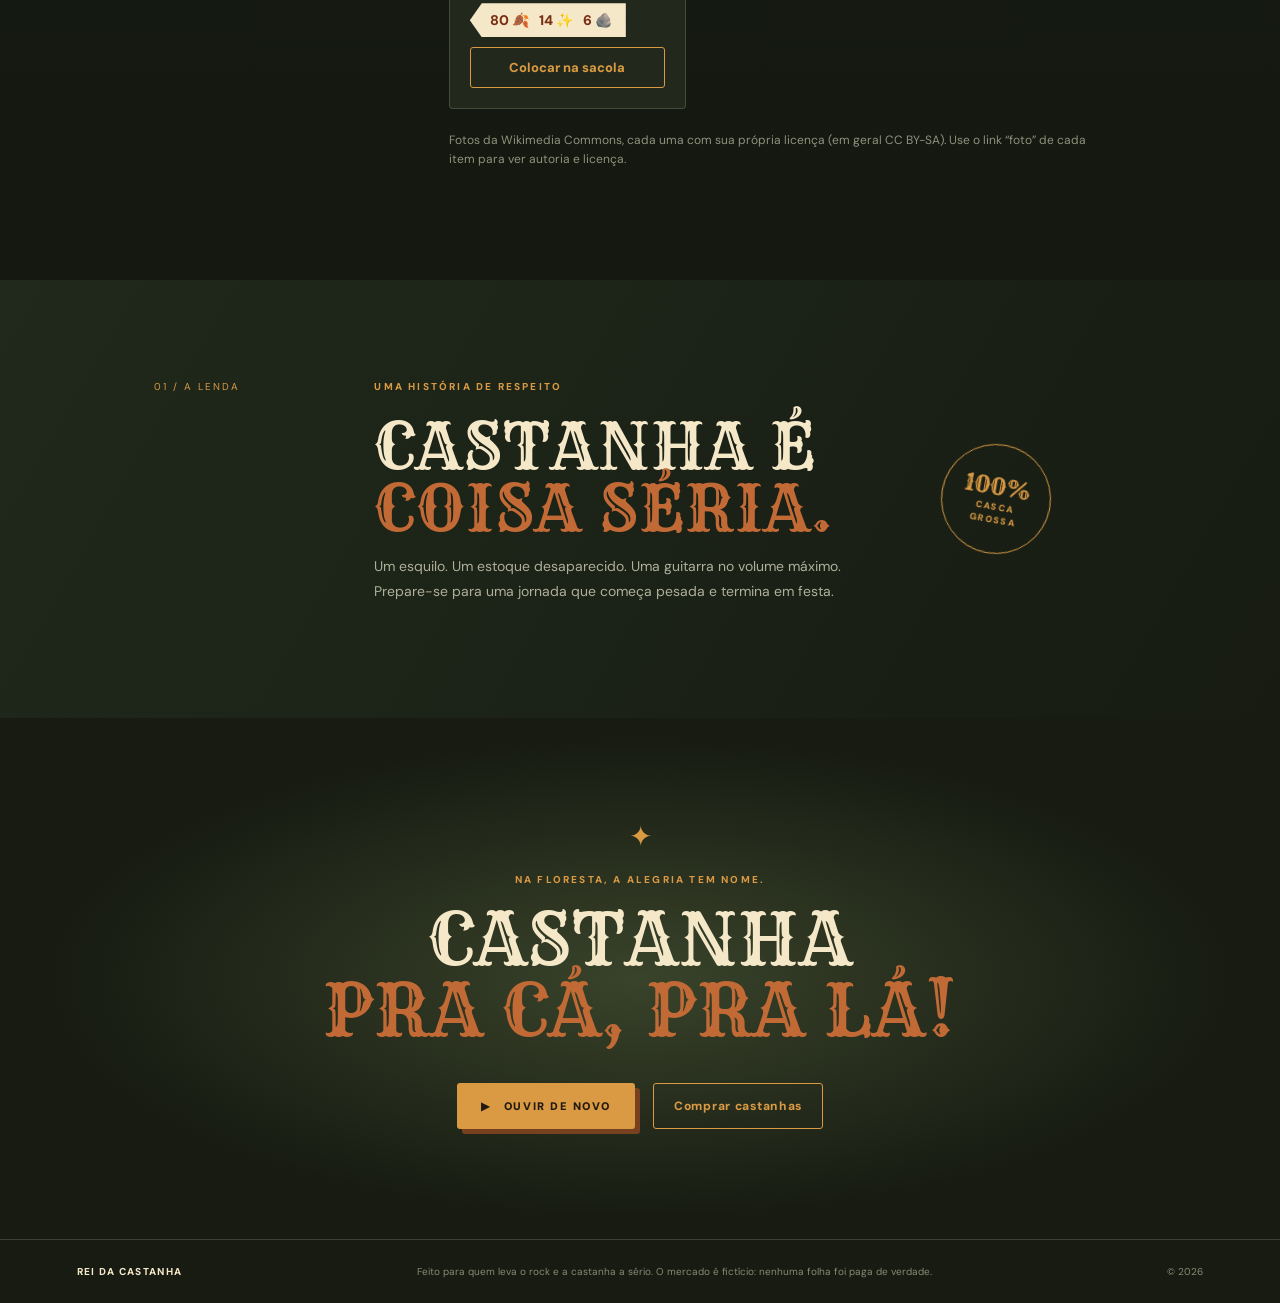
==== commit 19a09a25: "Add files via upload" ====
--- a/index.html
+++ b/index.html
@@ -25,6 +25,7 @@
     </a>
     <nav class="top-nav" aria-label="Principal">
       <a class="top-link" href="#ouvir">Ouvir</a>
+      <a class="top-link" href="#historia">História</a>
       <a class="top-link" href="#mercado">Mercado</a>
       <a class="bag-chip" href="#mercado" aria-label="Sua bolsa"><span data-chip>🍂 24 · ✨ 4 · 🪨 2</span></a>
     </nav>
@@ -84,6 +85,31 @@
       </div>
           </section>
 
+    <section class="gallery-section" id="historia">
+      <div class="gallery-heading">
+        <p class="eyebrow">♪ A LETRA GANHA VIDA</p>
+        <h2>A SAGA EM <em>IMAGENS</em></h2>
+        <p>Cada cena acompanha um momento de “Pânico na Floresta”. Use as setas para reviver a história.</p>
+      </div>
+
+      <div class="story-carousel" aria-label="Carrossel de cenas da música">
+        <div class="carousel-frame">
+          <img id="story-image" src="assets/historia-02-furia.jpg" alt="O Rei da Castanha irritado na floresta">
+          <div class="carousel-caption">
+            <span id="story-count">01 / 06</span>
+            <div>
+              <h3 id="story-title">A despensa foi saqueada</h3>
+              <p id="story-description">As castanhas sumiram. A paciência do esquilo também.</p>
+            </div>
+          </div>
+        </div>
+        <div class="carousel-controls">
+          <button type="button" id="story-prev" aria-label="Imagem anterior">←</button>
+          <div class="carousel-dots" id="story-dots" aria-label="Escolher cena"></div>
+          <button type="button" id="story-next" aria-label="Próxima imagem">→</button>
+        </div>
+      </div>
+    </section>
 
     <section class="market" id="mercado">
       <div class="market-head">
--- a/style.css
+++ b/style.css
@@ -74,3 +74,29 @@
 .photo a{position:absolute;right:6px;bottom:6px;font-size:10px;color:#fff;background:rgba(0,0,0,.6);padding:3px 7px;border-radius:3px;text-decoration:none}
 .shelf{grid-template-columns:repeat(auto-fill,minmax(220px,1fr))}
 .credits{margin:22px 0 0;font-size:12px;color:#8f927e;line-height:1.6;max-width:640px}
+
+
+/* ---------- carrossel da história ---------- */
+.gallery-section{padding:96px 7vw 104px;background:linear-gradient(180deg,#eee1c2,#e4d1a8);color:#2a2015;position:relative}
+.gallery-section:before{content:"";position:absolute;inset:0 0 auto;height:8px;background:repeating-linear-gradient(135deg,#a85a2c 0 12px,#d89a43 12px 24px)}
+.gallery-heading{text-align:center;max-width:760px;margin:0 auto 36px}
+.gallery-heading .eyebrow{color:#995024}
+.gallery-heading h2{font-size:clamp(36px,5vw,62px)}
+.gallery-heading h2 em{color:#a34e26}
+.gallery-heading>p:last-child{color:#786b55;font-size:14px;line-height:1.7;margin:17px 0 0}
+.story-carousel{max-width:1050px;margin:0 auto}
+.carousel-frame{position:relative;overflow:hidden;border:8px solid #2a2015;background:#171b12;box-shadow:12px 12px 0 rgba(84,53,23,.2);border-radius:3px}
+.carousel-frame>img{display:block;width:100%;height:clamp(260px,55vw,590px);object-fit:cover;transition:opacity .18s ease}
+.carousel-caption{position:absolute;left:0;right:0;bottom:0;display:flex;align-items:flex-end;gap:20px;padding:54px 28px 24px;color:#fff4dc;background:linear-gradient(transparent,rgba(15,17,12,.9))}
+.carousel-caption>span{flex:none;color:#f4c36b;font-size:10px;font-weight:900;letter-spacing:.16em;padding-bottom:4px}
+.carousel-caption h3{font-family:"Rye",Georgia,serif;font-size:clamp(19px,3vw,30px);font-weight:400;margin:0 0 6px}
+.carousel-caption p{font-size:13px;line-height:1.5;color:#e2d5b8;margin:0}
+.carousel-controls{display:flex;align-items:center;justify-content:center;gap:22px;margin:25px auto 0}
+.carousel-controls>button{width:44px;height:44px;border:1px solid #8f4825;border-radius:50%;background:#2a2015;color:#f5e8c9;font-size:22px;cursor:pointer;transition:transform .2s,background .2s}
+.carousel-controls>button:hover{background:#a34e26;transform:scale(1.06)}
+.carousel-dots{display:flex;align-items:center;justify-content:center;gap:9px}
+.carousel-dot{width:9px;height:9px;padding:0;border:0;border-radius:50%;background:#b99b70;cursor:pointer}
+.carousel-dot.active{width:25px;border-radius:8px;background:#a34e26}
+.carousel-controls button:focus-visible,.carousel-dot:focus-visible{outline:3px solid #a34e26;outline-offset:4px}
+@media(max-width:600px){.gallery-section{padding:78px 5vw 84px}.carousel-frame{border-width:5px}.carousel-frame>img{height:330px}.carousel-caption{padding:48px 15px 16px;gap:10px}.carousel-caption p{font-size:11px}.carousel-controls{gap:14px}}
+@media(prefers-reduced-motion:reduce){.carousel-frame>img{transition:none}}
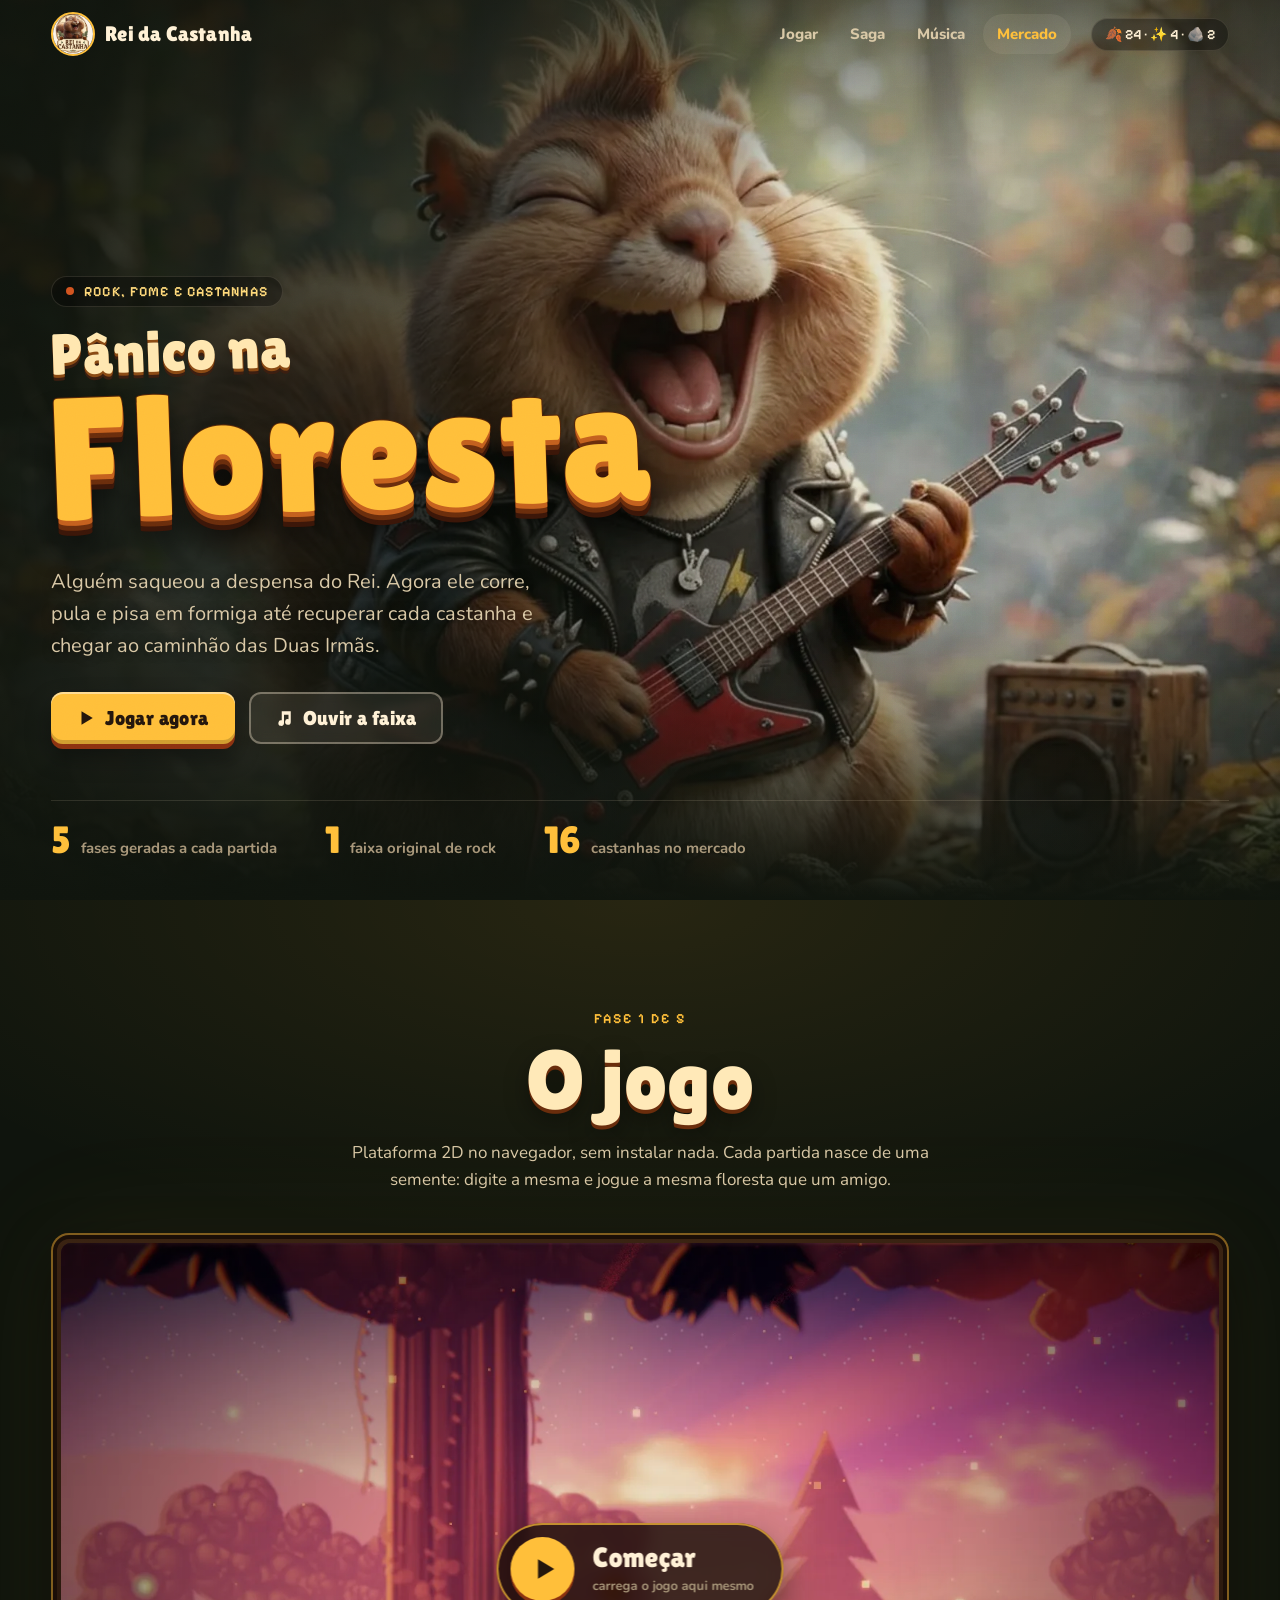
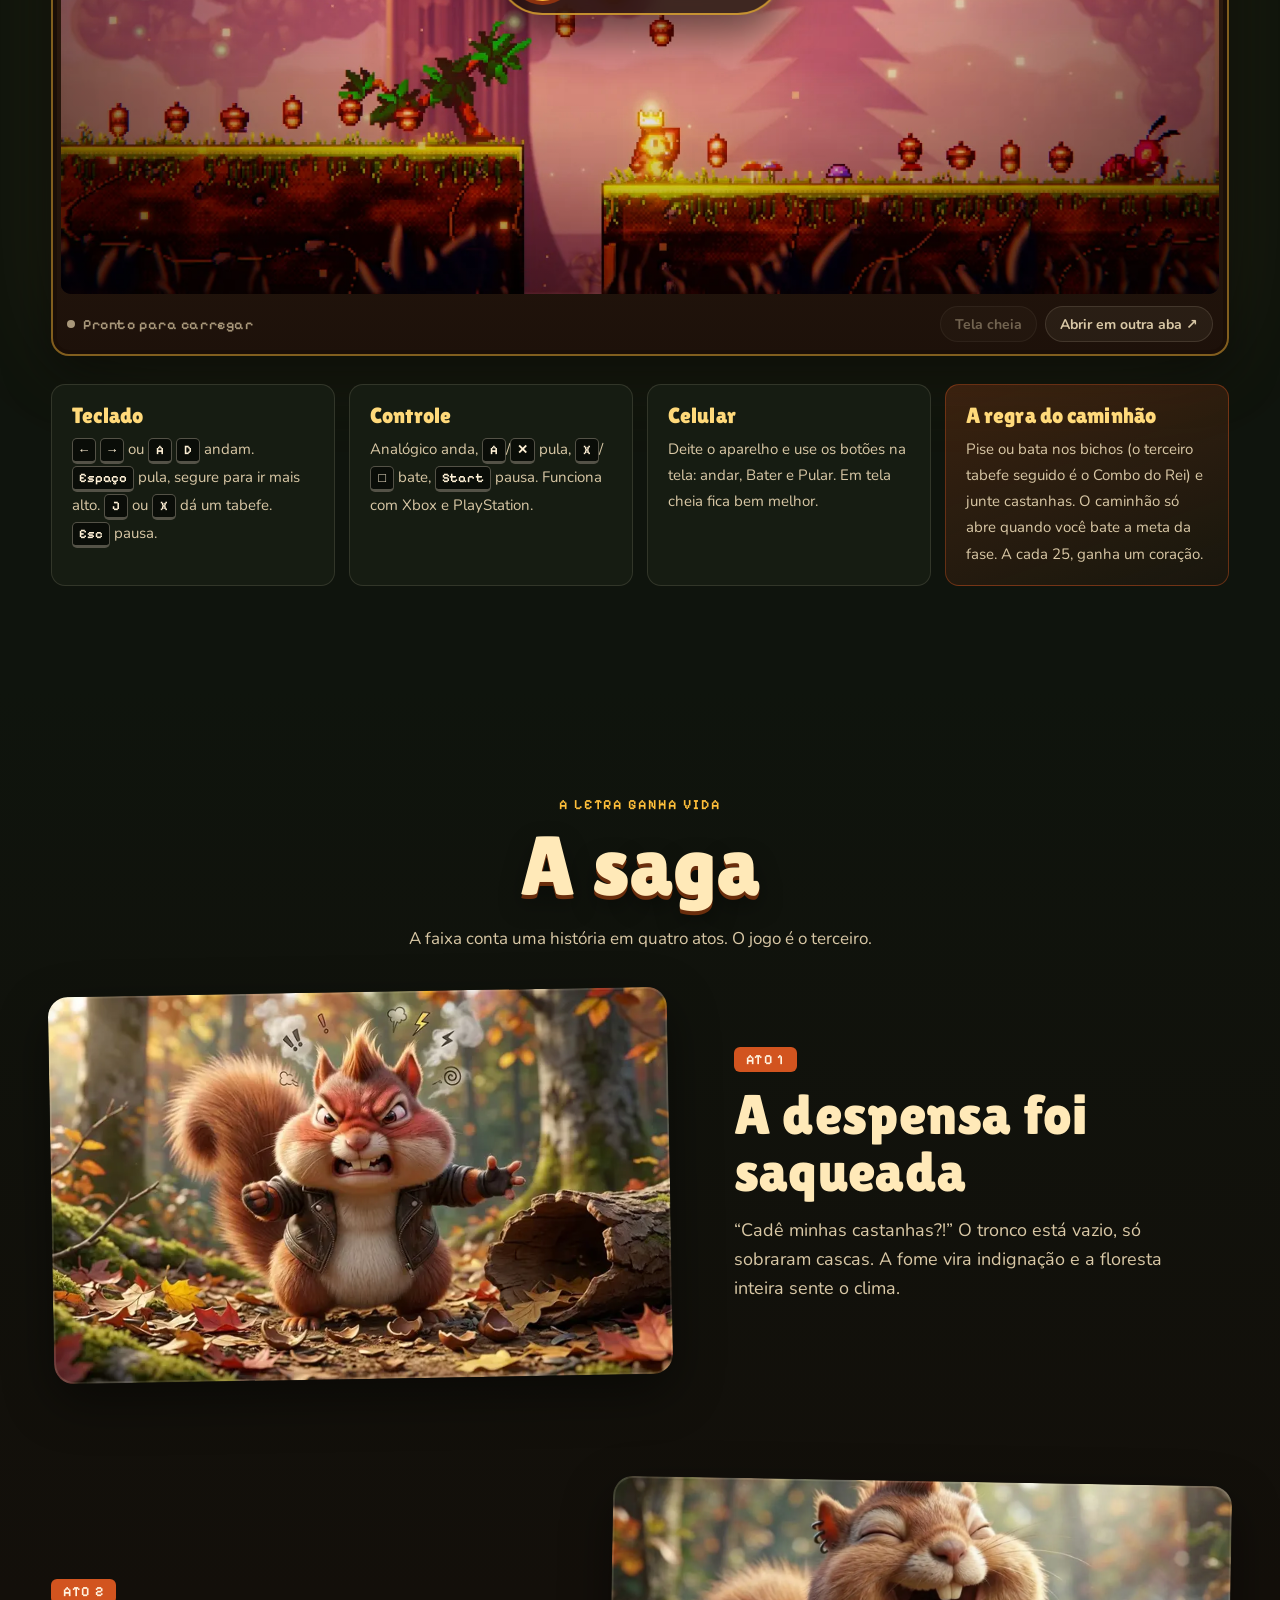
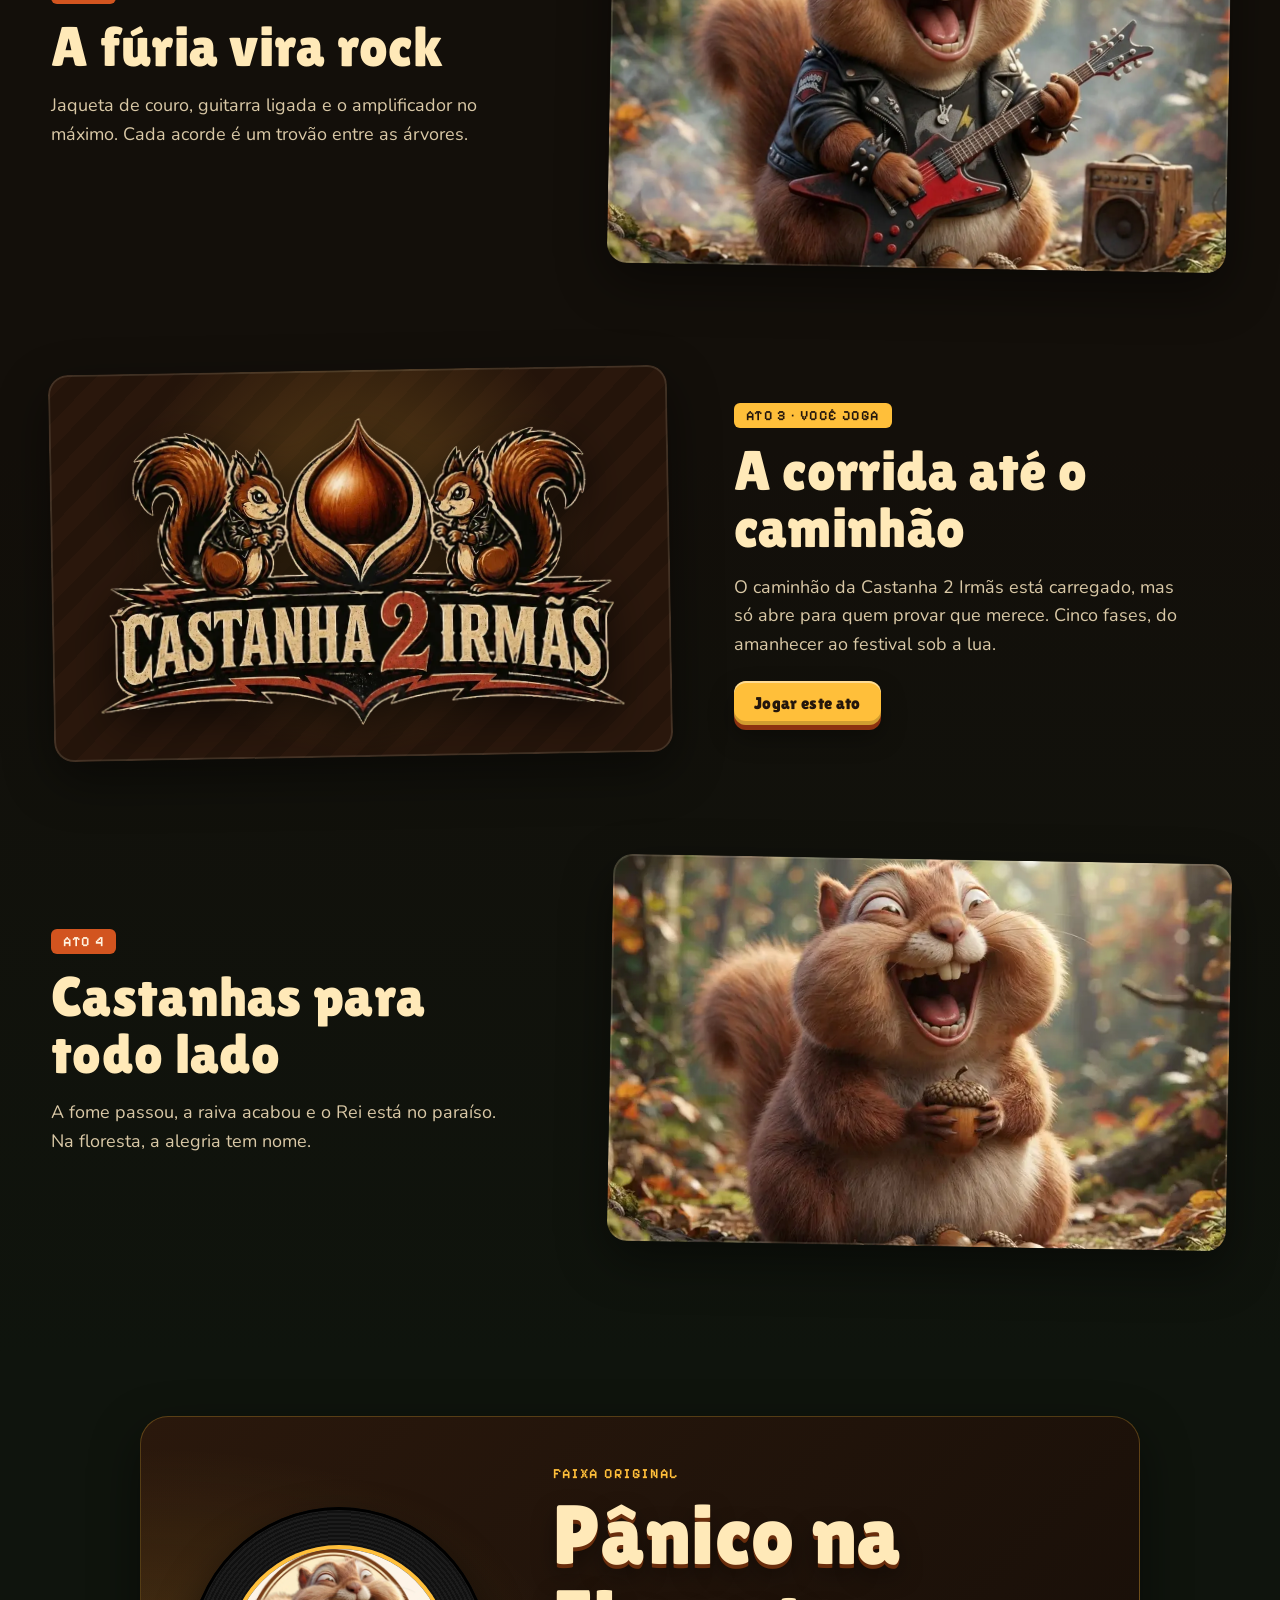
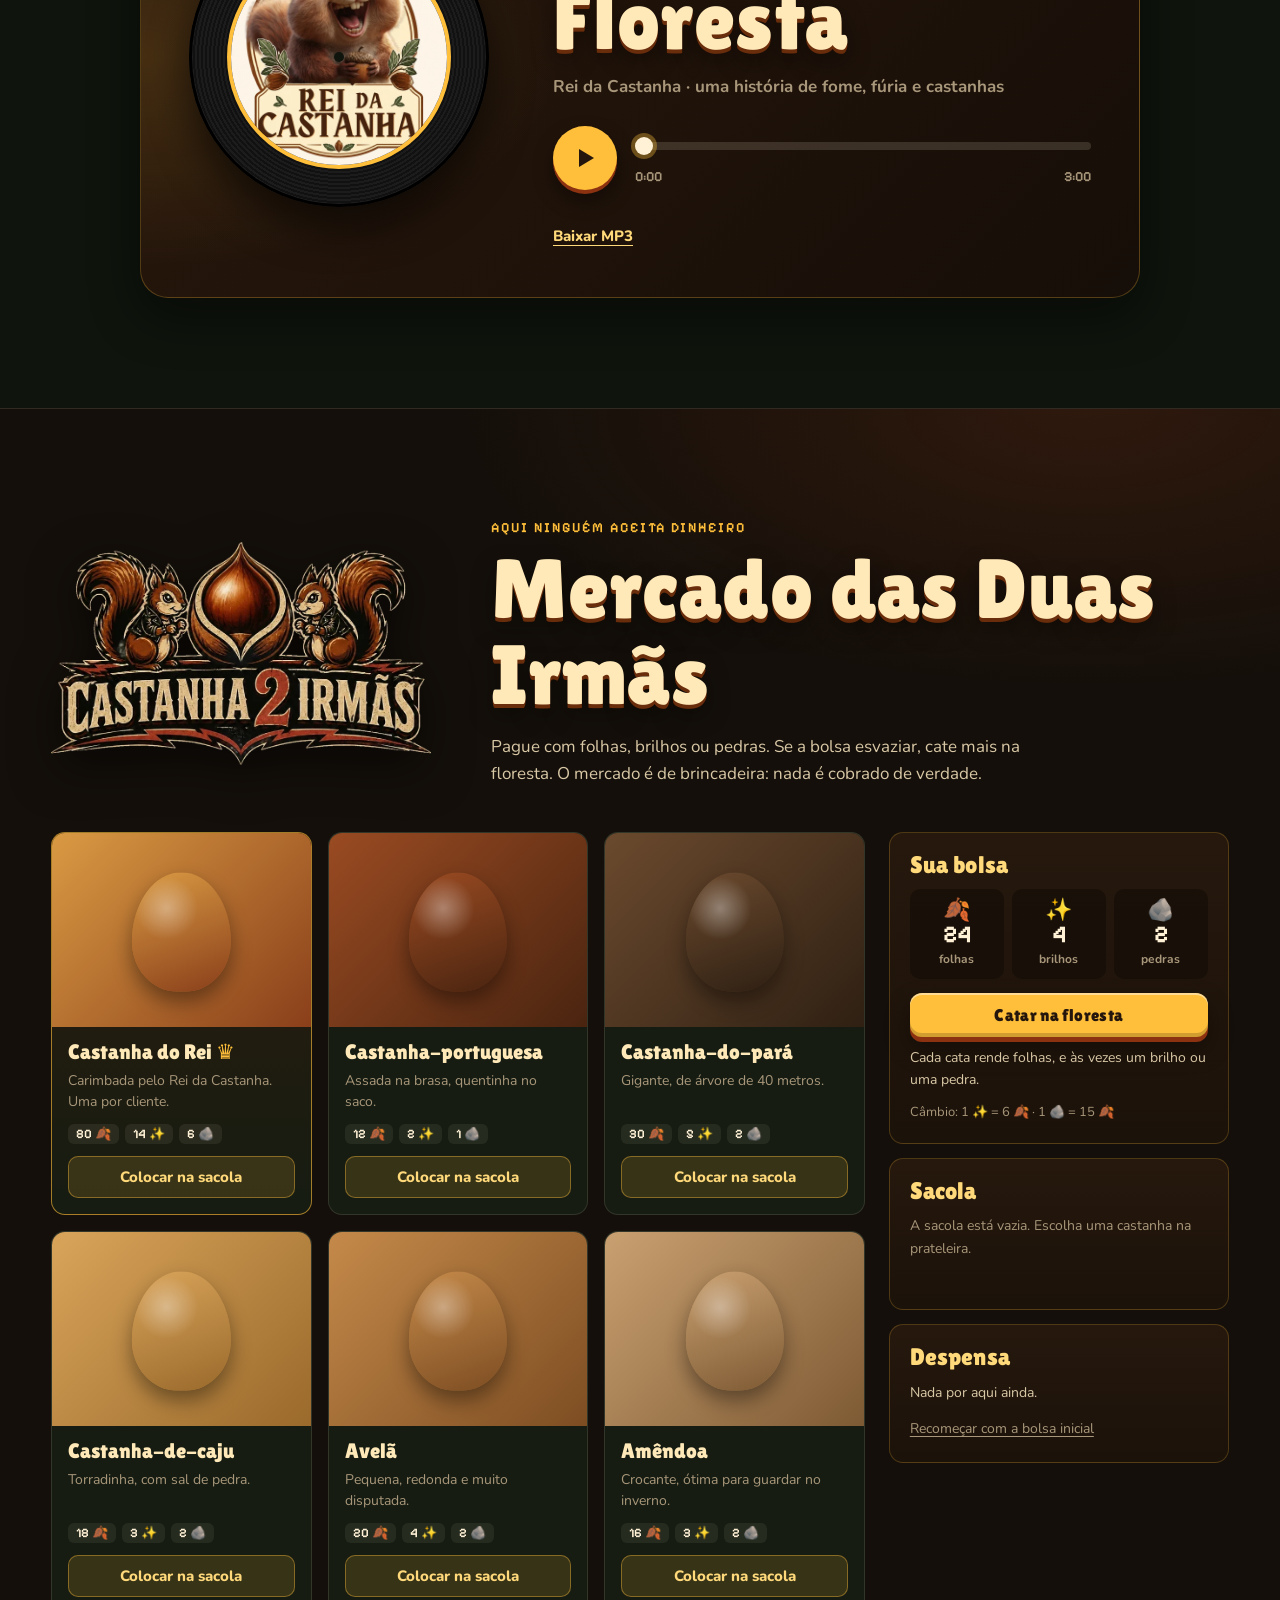
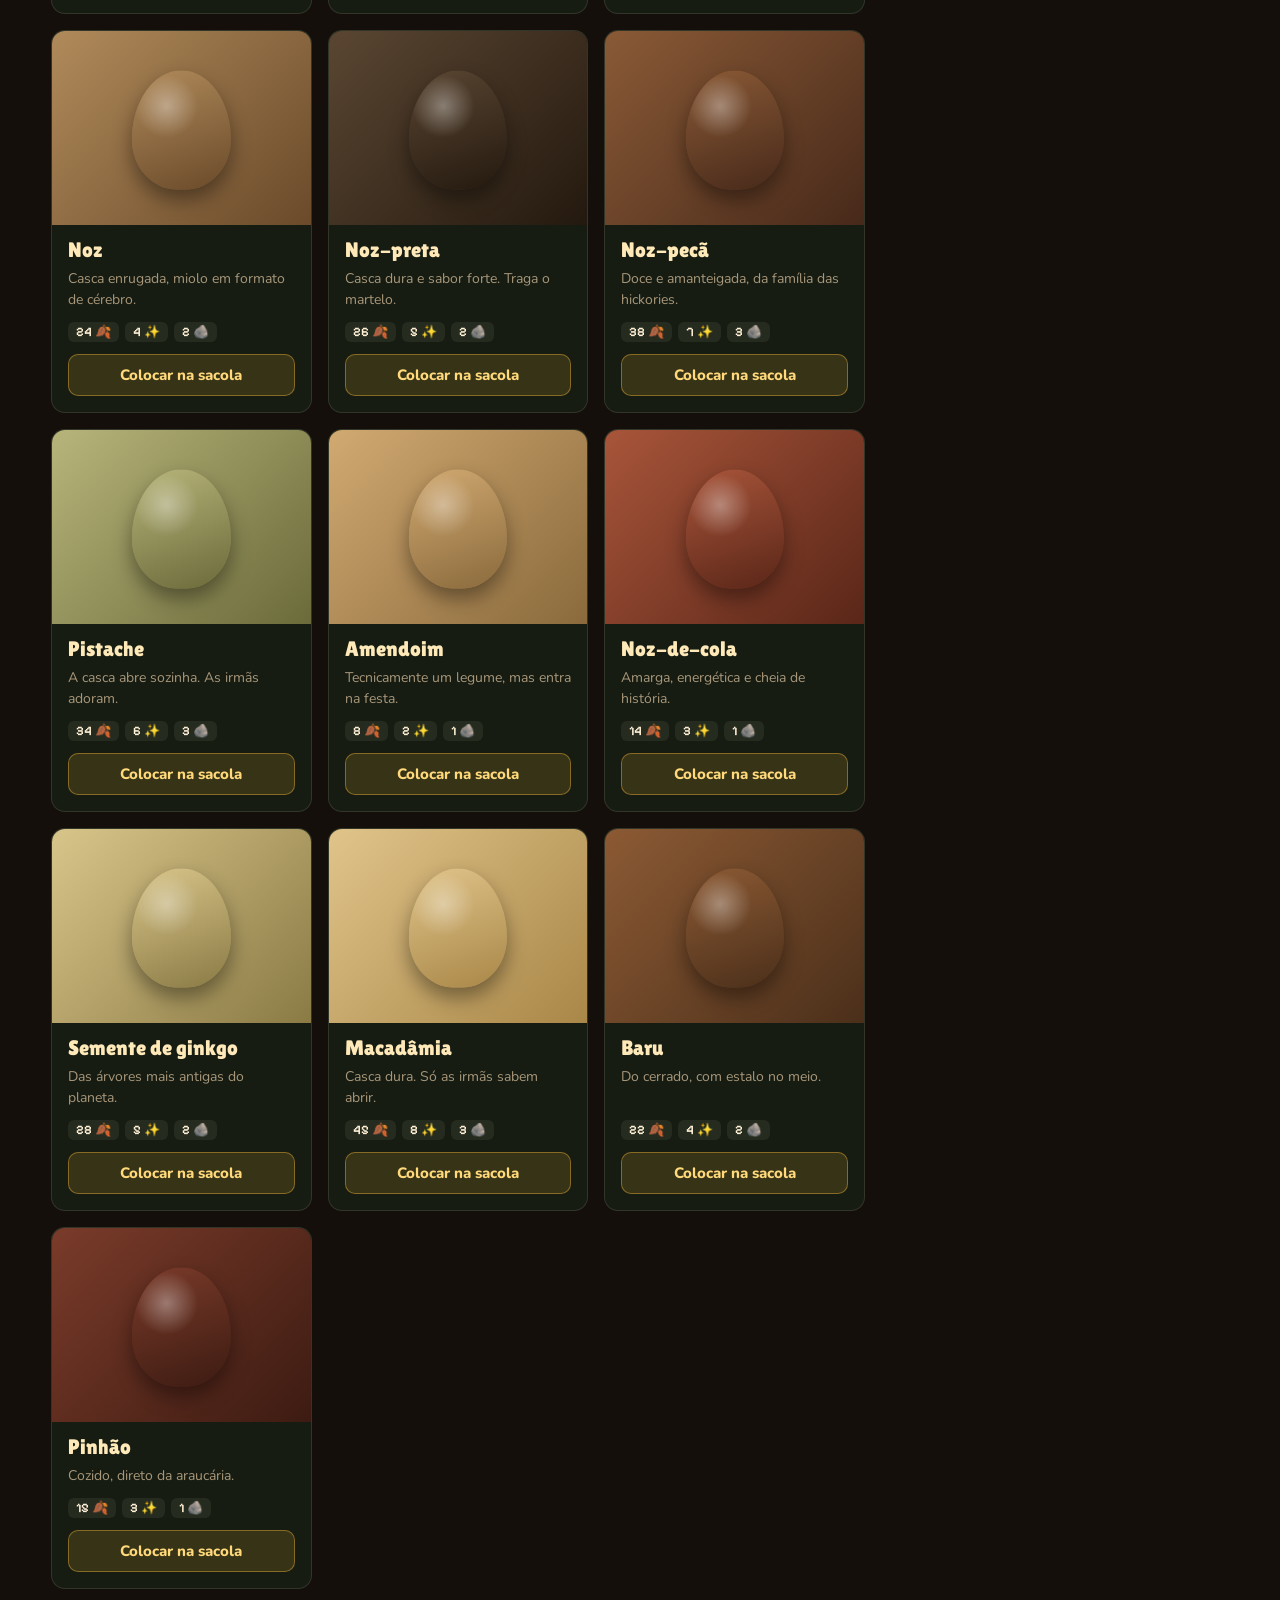
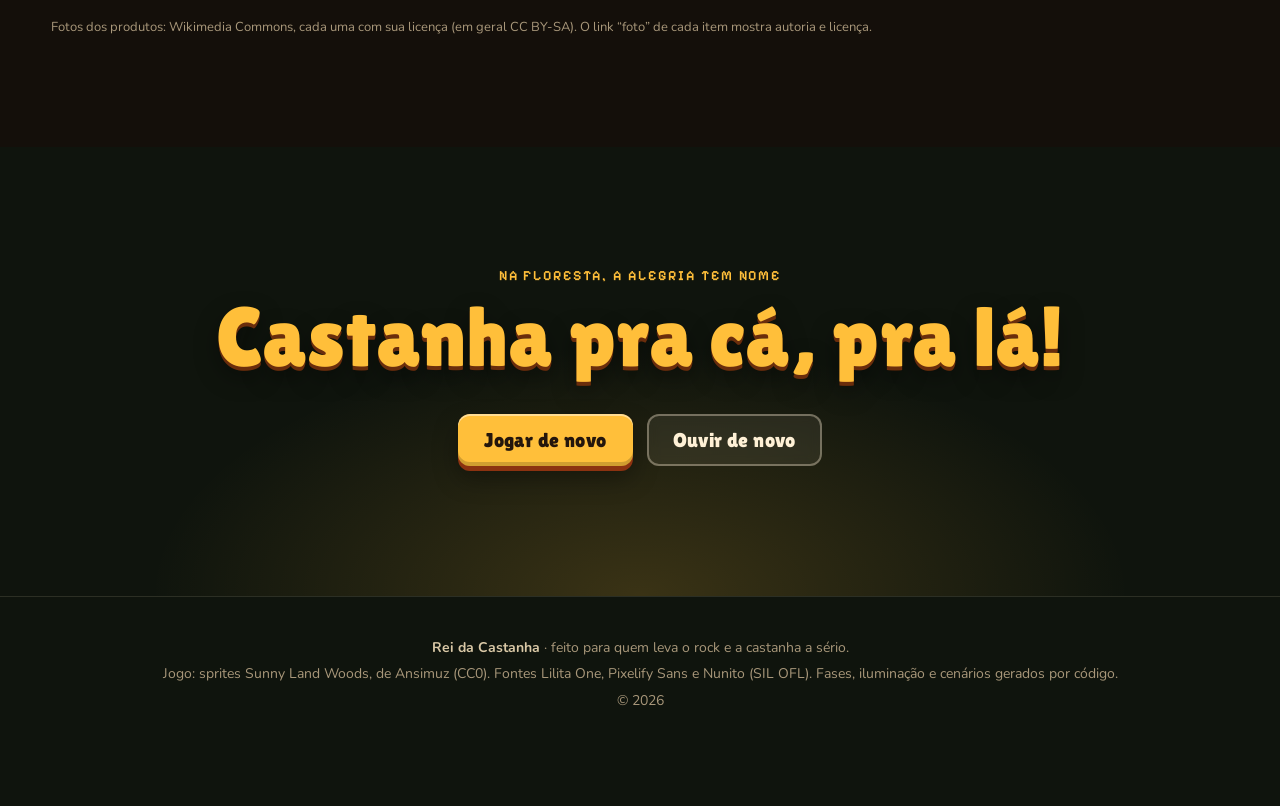
==== commit d6eac4c2: "Site novo + jogo atualizado com planar, Pancada do Rei, corrente de pisões e recordes - Site redesen" ====
--- a/index.html
+++ b/index.html
@@ -1,175 +1,233 @@
-<!DOCTYPE html>
+<!doctype html>
 <html lang="pt-BR">
 <head>
-  <meta charset="UTF-8">
-  <meta name="viewport" content="width=device-width, initial-scale=1.0">
-  <meta name="theme-color" content="#171b12">
-  <meta name="description" content="Rei da Castanha apresenta Pânico na Floresta, e o Castanha 2 Irmãs abre o mercado onde castanha se paga com folhas, brilhos e pedras.">
-  <meta property="og:title" content="Rei da Castanha + Castanha 2 Irmãs">
-  <meta property="og:description" content="Ouça Pânico na Floresta e faça compras no mercado de castanhas da floresta.">
-  <meta property="og:image" content="assets/logo-castanha-2-irmas.webp">
-  <link rel="icon" href="data:image/svg+xml,%3Csvg xmlns='http://www.w3.org/2000/svg' viewBox='0 0 100 100'%3E%3Ctext y='.9em' font-size='90'%3E🌰%3C/text%3E%3C/svg%3E">
-  <title>Rei da Castanha | Pânico na Floresta e Mercado das Duas Irmãs</title>
-  <link rel="preconnect" href="https://fonts.googleapis.com">
-  <link rel="preconnect" href="https://fonts.gstatic.com" crossorigin>
-  <link href="https://fonts.googleapis.com/css2?family=DM+Sans:wght@400;500;600;700;800&family=Rye&display=swap" rel="stylesheet">
-  <link rel="stylesheet" href="style.css">
+  <meta charset="utf-8">
+  <meta name="viewport" content="width=device-width, initial-scale=1, viewport-fit=cover">
+  <meta name="theme-color" content="#0f140d">
+  <title>Rei da Castanha | Pânico na Floresta</title>
+  <meta name="description" content="Jogue Pânico na Floresta, ouça a faixa do Rei da Castanha e faça compras no Mercado das Duas Irmãs, onde castanha se paga com folhas, brilhos e pedras.">
+  <meta property="og:type" content="website">
+  <meta property="og:title" content="Rei da Castanha | Pânico na Floresta">
+  <meta property="og:description" content="Um jogo de plataforma, uma faixa de rock e um mercado de castanhas. Tudo na mesma floresta.">
+  <meta property="og:image" content="assets/saga/og.jpg">
+  <link rel="icon" href="assets/marca/icone-192.png" type="image/png">
+  <link rel="preload" href="fonts/LilitaOne-Regular.ttf" as="font" type="font/ttf" crossorigin>
+  <link rel="stylesheet" href="css/site.css">
 </head>
 <body>
-  <div class="grain" aria-hidden="true"></div>
-  <a class="skip" href="#mercado">Ir para o mercado</a>
-  <header class="topbar">
-    <a class="brand" href="#inicio" aria-label="Rei da Castanha - início">
-      <img src="assets/logo-rei-da-castanha.webp" alt="Logotipo Rei da Castanha">
-      <span>REI DA CASTANHA</span>
+  <a class="skip" href="#jogar">Pular para o jogo</a>
+
+  <header class="top" id="topo">
+    <a class="brand" href="#inicio" aria-label="Rei da Castanha, início">
+      <img src="assets/marca/logo-rei-da-castanha.webp" alt="" width="44" height="44">
+      <span>Rei da Castanha</span>
     </a>
-    <nav class="top-nav" aria-label="Principal">
-      <a class="top-link" href="#ouvir">Ouvir</a>
-      <a class="top-link" href="#historia">História</a>
-      <a class="top-link" href="#mercado">Mercado</a>
-      <a class="bag-chip" href="#mercado" aria-label="Sua bolsa"><span data-chip>🍂 24 · ✨ 4 · 🪨 2</span></a>
+    <nav class="nav" aria-label="Seções">
+      <a href="#jogar">Jogar</a>
+      <a href="#saga">Saga</a>
+      <a href="#musica">Música</a>
+      <a href="#mercado">Mercado</a>
     </nav>
+    <a class="bag-chip" href="#mercado" aria-label="Sua bolsa no mercado"><span data-chip>🍂 24 · ✨ 4 · 🪨 2</span></a>
   </header>
 
   <main id="inicio">
-    <section class="hero">
+    <!-- ============================================================ HERÓI -->
+    <section class="hero" aria-labelledby="hero-h">
+      <picture class="hero-art">
+        <source media="(max-width: 760px)" srcset="assets/saga/03-guitarra-800.webp">
+        <img src="assets/saga/03-guitarra.webp" alt="O Rei da Castanha, um esquilo de jaqueta de couro, toca guitarra na floresta rodeado de castanhas" width="1600" height="893" fetchpriority="high">
+      </picture>
       <div class="hero-copy">
-        <p class="eyebrow"><span class="pulse"></span> UMA AVENTURA MUSICAL NA FLORESTA</p>
-        <h1>PÂNICO NA<br><em>FLORESTA</em></h1>
-        <p class="intro">Quando as castanhas desaparecem, a floresta inteira sente o peso do rock. Mas calma: essa história tem uma virada deliciosa.</p>
-        <a class="primary-button" href="#ouvir">▶ &nbsp; DAR O PLAY</a>
-        <a class="ghost-button" href="#mercado">Visitar o mercado</a>
-        <p class="small-note">Aumente o som. Proteja suas castanhas.</p>
-      </div>
-      <div class="hero-art">
-        <div class="orbit orbit-one"></div>
-        <div class="orbit orbit-two"></div>
-        <img class="logo-large" src="assets/logo-rei-da-castanha.webp" alt="Esquilo Rei da Castanha segurando uma castanha">
-        <div class="sticker">ROCK<br><span>•</span> & CASTANHA</div>
-      </div>
-      <div class="scroll-cue">ROLE PARA DESCOBRIR <span>↓</span></div>
-    </section>
-
-    <section class="listen-section" id="ouvir">
-      <div class="section-heading">
-        <p class="eyebrow">♪ FAIXA EM DESTAQUE</p>
-        <h2>O SOM DA <em>FLORESTA</em></h2>
-        <p>Aperte o play e acompanhe a saga do esquilo mais casca-grossa da mata.</p>
-      </div>
-      <div class="player-card">
-        <div class="player-top">
-          <div class="record-art">
-            <img src="assets/logo-rei-da-castanha.webp" alt="">
-            <span>RK</span>
-          </div>
-          <div class="track-info">
-            <span class="track-label">REI DA CASTANHA APRESENTA</span>
-            <h3>Pânico na Floresta</h3>
-            <p>Uma história de fome, fúria e castanhas.</p>
-          </div>
-          <div class="equalizer" aria-label="Música">
-            <i></i><i></i><i></i><i></i><i></i>
-          </div>
-        </div>
-        <div class="audio-player">
-          <audio id="music-player" controls preload="metadata">
-            <source src="music.mp3" type="audio/mpeg">
-            Seu navegador não suporta áudio HTML5.
-          </audio>
-          <p id="audio-status" class="audio-status" role="status"></p>
-        </div>
-        <div class="player-footer">
-          <span>ÁUDIO ORIGINAL DA REI DA CASTANHA</span>
-          <a href="music.mp3" download="music.mp3">BAIXAR MÚSICA ↓</a>
-        </div>
-      </div>
-          </section>
-
-    <section class="gallery-section" id="historia">
-      <div class="gallery-heading">
-        <p class="eyebrow">♪ A LETRA GANHA VIDA</p>
-        <h2>A SAGA EM <em>IMAGENS</em></h2>
-        <p>Cada cena acompanha um momento de “Pânico na Floresta”. Use as setas para reviver a história.</p>
-      </div>
-
-      <div class="story-carousel" aria-label="Carrossel de cenas da música">
-        <div class="carousel-frame">
-          <img id="story-image" src="assets/historia-02-furia.jpg" alt="O Rei da Castanha irritado na floresta">
-          <div class="carousel-caption">
-            <span id="story-count">01 / 06</span>
-            <div>
-              <h3 id="story-title">A despensa foi saqueada</h3>
-              <p id="story-description">As castanhas sumiram. A paciência do esquilo também.</p>
+        <p class="eyebrow"><span class="dot" aria-hidden="true"></span>Rock, fome e castanhas</p>
+        <h1 id="hero-h"><span class="h-pre">Pânico na</span><span class="h-main">Floresta</span></h1>
+        <p class="lead">Alguém saqueou a despensa do Rei. Agora ele corre, pula e pisa em formiga até recuperar cada castanha e chegar ao caminhão das Duas Irmãs.</p>
+        <div class="actions">
+          <a class="btn primary" href="#jogar"><svg viewBox="0 0 16 16" aria-hidden="true"><path d="M4 2l10 6-10 6z"/></svg>Jogar agora</a>
+          <button class="btn ghost" type="button" data-play-song><svg viewBox="0 0 16 16" aria-hidden="true"><path d="M6 2h8v9.5a2.5 2.5 0 1 1-2-2.45V5H8v7.5a2.5 2.5 0 1 1-2-2.45z"/></svg>Ouvir a faixa</button>
+        </div>
+      </div>
+      <ul class="facts" aria-label="Destaques">
+        <li><b>5</b><span>fases geradas a cada partida</span></li>
+        <li><b>1</b><span>faixa original de rock</span></li>
+        <li><b>16</b><span>castanhas no mercado</span></li>
+      </ul>
+    </section>
+
+    <!-- ============================================================ JOGO -->
+    <section class="game-sec" id="jogar" aria-labelledby="jogar-h">
+      <div class="sec-head">
+        <p class="kicker">Fase 1 de 5</p>
+        <h2 id="jogar-h">O jogo</h2>
+        <p>Plataforma 2D no navegador, sem instalar nada. Cada partida nasce de uma semente: digite a mesma e jogue a mesma floresta que um amigo.</p>
+      </div>
+
+      <div class="screen" id="screen">
+        <div class="screen-poster" id="poster">
+          <img src="assets/saga/jogo-capa.webp" alt="Tela inicial do jogo: o esquilo coroado na floresta ao amanhecer" width="1600" height="900" loading="lazy">
+          <button class="start" id="start-game" type="button">
+            <span class="start-ico" aria-hidden="true"><svg viewBox="0 0 16 16"><path d="M4 2l10 6-10 6z"/></svg></span>
+            <span class="start-txt">Começar<small>carrega o jogo aqui mesmo</small></span>
+          </button>
+        </div>
+        <div class="screen-bar">
+          <span class="screen-status" id="game-status" role="status">Pronto para carregar</span>
+          <div class="screen-tools">
+            <button class="chip" type="button" id="game-full" disabled>Tela cheia</button>
+            <a class="chip" href="jogo/index.html" target="_blank" rel="noopener">Abrir em outra aba ↗</a>
+          </div>
+        </div>
+      </div>
+
+      <div class="howto">
+        <article>
+          <h3>Teclado</h3>
+          <p><kbd>←</kbd> <kbd>→</kbd> ou <kbd>A</kbd> <kbd>D</kbd> andam. <kbd>Espaço</kbd> pula, segure para ir mais alto. <kbd>J</kbd> ou <kbd>X</kbd> dá um tabefe. <kbd>Esc</kbd> pausa.</p>
+        </article>
+        <article>
+          <h3>Controle</h3>
+          <p>Analógico anda, <kbd>A</kbd>/<kbd>✕</kbd> pula, <kbd>X</kbd>/<kbd>□</kbd> bate, <kbd>Start</kbd> pausa. Funciona com Xbox e PlayStation.</p>
+        </article>
+        <article>
+          <h3>Celular</h3>
+          <p>Deite o aparelho e use os botões na tela: andar, Bater e Pular. Em tela cheia fica bem melhor.</p>
+        </article>
+        <article class="tip">
+          <h3>A regra do caminhão</h3>
+          <p>Pise ou bata nos bichos (o terceiro tabefe seguido é o Combo do Rei) e junte castanhas. O caminhão só abre quando você bate a meta da fase. A cada 25, ganha um coração.</p>
+        </article>
+      </div>
+    </section>
+
+    <!-- ============================================================ SAGA -->
+    <section class="saga" id="saga" aria-labelledby="saga-h">
+      <div class="sec-head">
+        <p class="kicker">A letra ganha vida</p>
+        <h2 id="saga-h">A saga</h2>
+        <p>A faixa conta uma história em quatro atos. O jogo é o terceiro.</p>
+      </div>
+
+      <ol class="acts">
+        <li class="act reveal">
+          <figure class="act-art"><img src="assets/saga/02-furia.webp" srcset="assets/saga/02-furia-800.webp 800w, assets/saga/02-furia.webp 1600w" sizes="(max-width: 860px) 100vw, 55vw" alt="O Rei da Castanha, furioso, ao lado de um tronco vazio e cascas espalhadas" width="1600" height="893" loading="lazy"></figure>
+          <div class="act-copy">
+            <span class="act-n">Ato 1</span>
+            <h3>A despensa foi saqueada</h3>
+            <p>“Cadê minhas castanhas?!” O tronco está vazio, só sobraram cascas. A fome vira indignação e a floresta inteira sente o clima.</p>
+          </div>
+        </li>
+        <li class="act reveal">
+          <figure class="act-art"><img src="assets/saga/03-guitarra.webp" srcset="assets/saga/03-guitarra-800.webp 800w, assets/saga/03-guitarra.webp 1600w" sizes="(max-width: 860px) 100vw, 55vw" alt="O Rei toca uma guitarra vermelha de olhos fechados, ao lado de um amplificador" width="1600" height="893" loading="lazy"></figure>
+          <div class="act-copy">
+            <span class="act-n">Ato 2</span>
+            <h3>A fúria vira rock</h3>
+            <p>Jaqueta de couro, guitarra ligada e o amplificador no máximo. Cada acorde é um trovão entre as árvores.</p>
+          </div>
+        </li>
+        <li class="act act-game reveal">
+          <figure class="act-art act-logo"><img src="assets/marca/logo-castanha-2-irmas.webp" alt="Logotipo Castanha 2 Irmãs: dois esquilos roqueiros ao lado de uma castanha" width="874" height="513" loading="lazy"></figure>
+          <div class="act-copy">
+            <span class="act-n">Ato 3 · você joga</span>
+            <h3>A corrida até o caminhão</h3>
+            <p>O caminhão da Castanha 2 Irmãs está carregado, mas só abre para quem provar que merece. Cinco fases, do amanhecer ao festival sob a lua.</p>
+            <a class="btn small" href="#jogar">Jogar este ato</a>
+          </div>
+        </li>
+        <li class="act reveal">
+          <figure class="act-art"><img src="assets/saga/06-felicidade.webp" srcset="assets/saga/06-felicidade-800.webp 800w, assets/saga/06-felicidade.webp 1600w" sizes="(max-width: 860px) 100vw, 55vw" alt="O Rei da Castanha sorri de orelha a orelha abraçando uma castanha" width="1600" height="893" loading="lazy"></figure>
+          <div class="act-copy">
+            <span class="act-n">Ato 4</span>
+            <h3>Castanhas para todo lado</h3>
+            <p>A fome passou, a raiva acabou e o Rei está no paraíso. Na floresta, a alegria tem nome.</p>
+          </div>
+        </li>
+      </ol>
+    </section>
+
+    <!-- ============================================================ MÚSICA -->
+    <section class="music" id="musica" aria-labelledby="musica-h">
+      <div class="music-card">
+        <div class="disc" aria-hidden="true"><img src="assets/marca/logo-rei-da-castanha.webp" alt="" width="900" height="900" loading="lazy"></div>
+        <div class="music-body">
+          <p class="kicker">Faixa original</p>
+          <h2 id="musica-h">Pânico na Floresta</h2>
+          <p class="music-sub">Rei da Castanha · uma história de fome, fúria e castanhas</p>
+          <div class="player" id="player">
+            <button class="play" type="button" id="song-toggle" aria-label="Tocar"><svg viewBox="0 0 16 16" aria-hidden="true"><path class="i-play" d="M4 2l10 6-10 6z"/><path class="i-pause" d="M3 2h4v12H3zM9 2h4v12H9z"/></svg></button>
+            <div class="track">
+              <input type="range" id="song-seek" min="0" max="1000" value="0" step="1" aria-label="Posição da música">
+              <div class="times"><span id="song-cur">0:00</span><span id="song-dur">3:00</span></div>
             </div>
           </div>
-        </div>
-        <div class="carousel-controls">
-          <button type="button" id="story-prev" aria-label="Imagem anterior">←</button>
-          <div class="carousel-dots" id="story-dots" aria-label="Escolher cena"></div>
-          <button type="button" id="story-next" aria-label="Próxima imagem">→</button>
-        </div>
-      </div>
-    </section>
-
-    <section class="market" id="mercado">
+          <p class="music-msg" id="song-msg" role="status"></p>
+          <a class="dl" href="assets/musica/panico-na-floresta.mp3" download="Rei da Castanha - Pânico na Floresta.mp3">Baixar MP3</a>
+        </div>
+      </div>
+      <audio id="song" preload="none" src="assets/musica/panico-na-floresta.mp3"></audio>
+    </section>
+
+    <!-- ============================================================ MERCADO -->
+    <section class="market" id="mercado" aria-labelledby="mercado-h">
       <div class="market-head">
-        <img class="market-logo" src="assets/logo-castanha-2-irmas.webp" alt="Logotipo Castanha 2 Irmãs: dois esquilos roqueiros ao lado de uma castanha" width="900" height="528">
+        <img src="assets/marca/logo-castanha-2-irmas.webp" alt="Castanha 2 Irmãs" width="874" height="513" loading="lazy">
         <div>
-          <h2>Mercado das<br>Duas Irmãs</h2>
-          <p>Aqui ninguém aceita dinheiro. Pague com folhas, brilhos ou pedras. Se a bolsa esvaziar, cate mais na floresta.</p>
+          <p class="kicker">Aqui ninguém aceita dinheiro</p>
+          <h2 id="mercado-h">Mercado das Duas Irmãs</h2>
+          <p>Pague com folhas, brilhos ou pedras. Se a bolsa esvaziar, cate mais na floresta. O mercado é de brincadeira: nada é cobrado de verdade.</p>
         </div>
       </div>
 
       <div class="market-grid">
-        <aside class="side">
-          <section class="bolsa" aria-labelledby="bolsa-t">
+        <div class="shelf" id="shelf" aria-label="Produtos"></div>
+
+        <aside class="counter" aria-label="Balcão">
+          <section class="box" aria-labelledby="bolsa-t">
             <h3 id="bolsa-t">Sua bolsa</h3>
             <ul class="coins" id="coins"></ul>
-            <button class="forage" id="forage" type="button">Catar na floresta</button>
-            <p class="msg" id="forage-msg" role="status" aria-live="polite">Cada cata rende folhas, e às vezes um brilho ou uma pedra.</p>
-            <p class="rates">Câmbio da mata: 1 ✨ = 6 🍂 &nbsp;·&nbsp; 1 🪨 = 15 🍂</p>
+            <button class="btn small wide" id="forage" type="button">Catar na floresta</button>
+            <p class="msg" id="forage-msg" role="status">Cada cata rende folhas, e às vezes um brilho ou uma pedra.</p>
+            <p class="rates">Câmbio: 1 ✨ = 6 🍂 · 1 🪨 = 15 🍂</p>
           </section>
-          <section class="sacola" aria-labelledby="sacola-t">
+          <section class="box" aria-labelledby="sacola-t">
             <h3 id="sacola-t">Sacola</h3>
             <ul class="cart" id="cart"></ul>
             <div class="pay" id="pay"></div>
-            <p class="msg" id="pay-msg" role="status" aria-live="polite"></p>
+            <p class="msg" id="pay-msg" role="status"></p>
           </section>
-          <section class="despensa" aria-labelledby="desp-t">
+          <section class="box" aria-labelledby="desp-t">
             <h3 id="desp-t">Despensa</h3>
-            <p id="pantry">Nada por aqui ainda.</p>
-            <button class="reset" id="reset" type="button">Recomeçar com a bolsa inicial</button>
+            <p class="pantry" id="pantry">Nada por aqui ainda.</p>
+            <button class="link" id="reset" type="button">Recomeçar com a bolsa inicial</button>
           </section>
         </aside>
-        <div><div class="shelf" id="shelf" aria-label="Produtos"></div>
-          <p class="credits">Fotos da Wikimedia Commons, cada uma com sua própria licença (em geral CC BY-SA). Use o link “foto” de cada item para ver autoria e licença.</p></div>
-      </div>
-    </section>
-
-    <section class="story">
-      <div class="story-mark">01 / A LENDA</div>
-      <div>
-        <p class="eyebrow">UMA HISTÓRIA DE RESPEITO</p>
-        <h2>CASTANHA É<br><em>COISA SÉRIA.</em></h2>
-        <p>Um esquilo. Um estoque desaparecido. Uma guitarra no volume máximo. Prepare-se para uma jornada que começa pesada e termina em festa.</p>
-      </div>
-      <div class="story-seal">100%<br><span>CASCA<br>GROSSA</span></div>
-    </section>
-
-    <section class="final-cta">
-      <span class="acorn">✦</span>
-      <p>NA FLORESTA, A ALEGRIA TEM NOME.</p>
-      <h2>CASTANHA<br><em>PRA CÁ, PRA LÁ!</em></h2>
-      <a class="primary-button" href="#ouvir">▶ &nbsp; OUVIR DE NOVO</a> <a class="ghost-button" href="#mercado">Comprar castanhas</a>
+      </div>
+      <p class="fineprint">Fotos dos produtos: Wikimedia Commons, cada uma com sua licença (em geral CC BY-SA). O link “foto” de cada item mostra autoria e licença.</p>
+    </section>
+
+    <section class="finale" aria-labelledby="fim-h">
+      <p class="kicker">Na floresta, a alegria tem nome</p>
+      <h2 id="fim-h">Castanha pra cá, pra lá!</h2>
+      <div class="actions center">
+        <a class="btn primary" href="#jogar">Jogar de novo</a>
+        <button class="btn ghost" type="button" data-play-song>Ouvir de novo</button>
+      </div>
     </section>
   </main>
 
-  <footer>
-    <a href="#inicio">REI DA CASTANHA</a>
-    <span>Feito para quem leva o rock e a castanha a sério. O mercado é fictício: nenhuma folha foi paga de verdade.</span>
-    <span>© <span id="year"></span></span>
+  <footer class="foot">
+    <p><b>Rei da Castanha</b> · feito para quem leva o rock e a castanha a sério.</p>
+    <p>Jogo: sprites Sunny Land Woods, de Ansimuz (CC0). Fontes Lilita One, Pixelify Sans e Nunito (SIL OFL). Fases, iluminação e cenários gerados por código.</p>
+    <p>© <span id="year">2026</span></p>
   </footer>
-  <script src="script.js"></script>
-  <script src="loja.js"></script>
+
+  <!-- mini player: aparece quando a música toca e o cartão saiu da tela -->
+  <div class="mini" id="mini" aria-label="Música tocando" hidden>
+    <button class="play" type="button" id="mini-toggle" aria-label="Pausar"><svg viewBox="0 0 16 16" aria-hidden="true"><path class="i-play" d="M4 2l10 6-10 6z"/><path class="i-pause" d="M3 2h4v12H3zM9 2h4v12H9z"/></svg></button>
+    <a href="#musica"><b>Pânico na Floresta</b><span id="mini-time">0:00</span></a>
+    <span class="mini-bar" aria-hidden="true"><i id="mini-fill"></i></span>
+  </div>
+
+  <script src="js/site.js"></script>
+  <script src="js/mercado.js"></script>
 </body>
 </html>
--- a/css/site.css
+++ b/css/site.css
@@ -0,0 +1,265 @@
+@font-face{font-family:"Lilita One";src:url("../fonts/LilitaOne-Regular.ttf") format("truetype");font-display:swap}
+@font-face{font-family:"Pixelify Sans";src:url("../fonts/PixelifySans.ttf") format("truetype");font-weight:400 700;font-display:swap}
+@font-face{font-family:"Nunito";src:url("../fonts/Nunito.ttf") format("truetype");font-weight:200 1000;font-display:swap}
+
+:root{
+  --bg:#0f140d; --bg-2:#161c12; --bark:#24160c; --bark-2:#3a2312; --line:rgba(255,236,200,.12);
+  --ink:#fff1d6; --ink-2:#d9c8a6; --ink-3:#a8977a;
+  --gold:#ffbf3a; --gold-2:#ffd97a; --rust:#d2541f; --rust-2:#8c3210; --moss:#7c9a4a;
+  --display:"Lilita One",Impact,sans-serif; --body:"Nunito",system-ui,sans-serif; --pixel:"Pixelify Sans",ui-monospace,monospace;
+  --gut:clamp(16px,4vw,56px); --max:1240px; --r:14px;
+  --sh:0 18px 50px rgba(0,0,0,.45);
+}
+*{box-sizing:border-box}
+html{scroll-behavior:smooth;scroll-padding-top:80px;-webkit-text-size-adjust:100%}
+body{margin:0;background:var(--bg);color:var(--ink);font:400 17px/1.6 var(--body);-webkit-font-smoothing:antialiased;overflow-x:hidden}
+img{max-width:100%;height:auto;display:block}
+a{color:inherit}
+button{font:inherit;color:inherit}
+h1,h2,h3{font-family:var(--display);font-weight:400;line-height:1.02;margin:0;letter-spacing:.005em}
+:focus-visible{outline:3px solid var(--gold);outline-offset:3px;border-radius:6px}
+.skip{position:absolute;left:12px;top:-60px;z-index:50;padding:10px 16px;background:var(--gold);color:var(--bark);font-weight:800;border-radius:8px}
+.skip:focus{top:12px}
+
+/* textura de grão para tirar o digital chapado */
+body::before{content:"";position:fixed;inset:0;pointer-events:none;z-index:60;opacity:.06;mix-blend-mode:overlay;
+  background-image:url("data:image/svg+xml,%3Csvg xmlns='http://www.w3.org/2000/svg' width='160' height='160'%3E%3Cfilter id='n'%3E%3CfeTurbulence type='fractalNoise' baseFrequency='.9' numOctaves='2'/%3E%3C/filter%3E%3Crect width='100%25' height='100%25' filter='url(%23n)'/%3E%3C/svg%3E")}
+
+/* ---------------------------------------------------------------- topo */
+.top{position:fixed;inset:0 0 auto;z-index:40;display:flex;align-items:center;gap:20px;padding:12px var(--gut);transition:background .3s,box-shadow .3s,padding .3s}
+.top.solid{background:rgba(15,20,13,.88);backdrop-filter:blur(10px);-webkit-backdrop-filter:blur(10px);box-shadow:0 1px 0 var(--line);padding-block:8px}
+.brand{display:flex;align-items:center;gap:10px;text-decoration:none;font:400 21px var(--display);letter-spacing:.01em;white-space:nowrap}
+.brand img{width:44px;height:44px;border-radius:50%;border:2px solid var(--gold);background:#f6ead6}
+.nav{display:flex;gap:4px;margin-left:auto}
+.nav a{padding:8px 14px;border-radius:99px;text-decoration:none;font-weight:800;font-size:15px;color:var(--ink-2);transition:color .2s,background .2s}
+.nav a:hover,.nav a.on{color:var(--ink);background:rgba(255,241,214,.08)}
+.nav a.on{color:var(--gold)}
+.bag-chip{padding:7px 13px;border-radius:99px;border:1px solid var(--line);background:rgba(0,0,0,.35);text-decoration:none;font:600 14px var(--pixel);white-space:nowrap}
+.bag-chip:hover{border-color:var(--gold)}
+@media (max-width:860px){.nav{display:none}.bag-chip{margin-left:auto}}
+@media (max-width:420px){.brand span{display:none}}
+
+/* ---------------------------------------------------------------- botões */
+.btn{--b:var(--gold);display:inline-flex;align-items:center;justify-content:center;gap:10px;min-height:52px;padding:0 26px;border:0;border-radius:12px;cursor:pointer;text-decoration:none;
+  font:400 20px var(--display);letter-spacing:.02em;color:var(--bark);background:var(--b);
+  box-shadow:inset 0 2px 0 rgba(255,255,255,.45),inset 0 -4px 0 rgba(0,0,0,.18),0 5px 0 var(--rust-2),0 12px 24px rgba(0,0,0,.35);transition:transform .12s,filter .12s,box-shadow .12s}
+.btn svg{width:18px;height:18px;fill:currentColor}
+.btn:hover{transform:translateY(-2px);filter:brightness(1.06)}
+.btn:active{transform:translateY(3px);box-shadow:inset 0 2px 0 rgba(255,255,255,.4),0 2px 0 var(--rust-2),0 6px 12px rgba(0,0,0,.3)}
+.btn.ghost{--b:rgba(255,241,214,.08);color:var(--ink);box-shadow:inset 0 0 0 2px rgba(255,241,214,.35);backdrop-filter:blur(6px)}
+.btn.ghost:hover{box-shadow:inset 0 0 0 2px var(--gold)}
+.btn.small{min-height:44px;font-size:17px;padding:0 20px}
+.btn.wide{width:100%}
+.btn:disabled{opacity:.55;cursor:progress;transform:none}
+.actions{display:flex;flex-wrap:wrap;gap:14px}
+.actions.center{justify-content:center}
+.link{background:none;border:0;padding:0;color:var(--ink-3);text-decoration:underline;text-underline-offset:3px;cursor:pointer;font-size:14px}
+.link:hover{color:var(--ink)}
+.chip{display:inline-flex;align-items:center;min-height:36px;padding:0 14px;border-radius:99px;border:1px solid var(--line);background:rgba(255,241,214,.05);font:700 14px var(--body);text-decoration:none;cursor:pointer;color:var(--ink-2)}
+.chip:hover:not(:disabled){color:var(--ink);border-color:var(--gold)}
+.chip:disabled{opacity:.45;cursor:default}
+
+/* ---------------------------------------------------------------- herói */
+.hero{position:relative;min-height:min(100svh,980px);display:grid;align-content:end;padding:120px var(--gut) 40px;isolation:isolate;overflow:hidden}
+.hero-art{position:absolute;inset:0;z-index:-1}
+.hero-art img{width:100%;height:100%;object-fit:cover;object-position:68% 40%;animation:drift 26s ease-in-out infinite alternate}
+@keyframes drift{from{transform:scale(1.04)}to{transform:scale(1.12) translate(-1.5%,-1%)}}
+.hero::after{content:"";position:absolute;inset:0;z-index:-1;background:
+  linear-gradient(90deg,rgba(15,20,13,.94) 0%,rgba(15,20,13,.7) 34%,rgba(15,20,13,.1) 64%),
+  linear-gradient(0deg,var(--bg) 0%,rgba(15,20,13,0) 34%),
+  linear-gradient(180deg,rgba(15,20,13,.6) 0%,rgba(15,20,13,0) 20%)}
+.hero-copy{max-width:640px}
+.eyebrow{display:inline-flex;align-items:center;gap:10px;margin:0 0 18px;padding:6px 14px;border-radius:99px;background:rgba(0,0,0,.35);border:1px solid var(--line);font:600 14px var(--pixel);letter-spacing:.08em;text-transform:uppercase;color:var(--gold-2)}
+.eyebrow .dot{width:8px;height:8px;border-radius:50%;background:var(--rust);box-shadow:0 0 0 0 rgba(210,84,31,.7);animation:ping 1.8s infinite}
+@keyframes ping{70%{box-shadow:0 0 0 10px rgba(210,84,31,0)}100%{box-shadow:0 0 0 0 rgba(210,84,31,0)}}
+h1 .h-pre{display:block;font-size:clamp(30px,4.6vw,58px);color:#ffe7b0;transform:rotate(-2deg);transform-origin:left bottom;text-shadow:0 3px 0 #8a4a14,0 6px 0 #3b1e10}
+h1 .h-main{display:block;font-size:clamp(76px,13.5vw,176px);line-height:.88;color:var(--gold);transform:rotate(-2deg);transform-origin:left bottom;
+  -webkit-text-stroke:2px #5a2808;paint-order:stroke fill;text-shadow:0 5px 0 #c4601e,0 10px 0 #6a2d0c,0 15px 0 #3b1608,0 26px 30px rgba(0,0,0,.6)}
+.lead{margin:30px 0 30px;max-width:520px;font-size:clamp(17px,1.6vw,20px);color:var(--ink-2);text-shadow:0 1px 10px rgba(0,0,0,.6)}
+.facts{list-style:none;margin:56px 0 0;padding:20px 0 0;display:flex;flex-wrap:wrap;gap:12px 48px;border-top:1px solid var(--line)}
+.facts li{display:flex;align-items:baseline;gap:10px}
+.facts b{font:400 38px/1 var(--display);color:var(--gold)}
+.facts span{color:var(--ink-3);font-size:15px;font-weight:700}
+@media (max-width:760px){
+  .hero{align-content:end;padding-top:100px}
+  .hero-art img{object-position:40% 20%}
+  .hero::after{background:linear-gradient(0deg,var(--bg) 8%,rgba(15,20,13,.85) 45%,rgba(15,20,13,.2) 80%),linear-gradient(180deg,rgba(15,20,13,.7),transparent 25%)}
+  .facts{gap:10px 24px;margin-top:36px}.facts b{font-size:28px}
+}
+
+/* ---------------------------------------------------------------- seções */
+section{position:relative}
+.sec-head{max-width:720px;margin:0 auto 40px;text-align:center}
+.sec-head h2,.music h2,.market h2,.finale h2{font-size:clamp(44px,7vw,84px);color:#ffe9b8;text-shadow:0 4px 0 #6a2d0c,0 10px 24px rgba(0,0,0,.4)}
+.sec-head p:last-child{margin:16px auto 0;color:var(--ink-2);max-width:600px}
+.kicker{margin:0 0 10px;font:600 14px var(--pixel);letter-spacing:.14em;text-transform:uppercase;color:var(--gold)}
+
+/* ---------------------------------------------------------------- jogo */
+.game-sec{padding:110px var(--gut) 100px;background:
+  radial-gradient(1200px 500px at 50% 0%,rgba(255,191,58,.10),transparent 70%),var(--bg)}
+.screen{max-width:var(--max);margin:0 auto;border-radius:18px;padding:10px;background:linear-gradient(180deg,#3a2312,#1d110a);
+  box-shadow:inset 0 0 0 2px rgba(255,191,58,.45),inset 0 0 0 6px #1a0e07,var(--sh),0 0 120px rgba(255,191,58,.08)}
+.screen-poster,.screen iframe{position:relative;display:block;width:100%;aspect-ratio:16/9;border:0;border-radius:10px;overflow:hidden;background:#05070f}
+.screen-poster img{width:100%;height:100%;object-fit:cover;filter:saturate(1.05);transition:transform .6s,filter .6s}
+.screen-poster:hover img{transform:scale(1.02);filter:saturate(1.15) brightness(1.05)}
+.screen-poster::after{content:"";position:absolute;inset:0;background:radial-gradient(ellipse at center,rgba(0,0,0,0) 30%,rgba(0,0,0,.55));pointer-events:none}
+.start{position:absolute;z-index:2;left:50%;top:50%;transform:translate(-50%,-50%);display:flex;align-items:center;gap:18px;padding:14px 30px 14px 14px;border:0;border-radius:99px;cursor:pointer;
+  background:rgba(20,12,6,.78);backdrop-filter:blur(8px);box-shadow:inset 0 0 0 2px rgba(255,191,58,.7),0 20px 40px rgba(0,0,0,.5);transition:transform .15s,box-shadow .15s}
+.start:hover{transform:translate(-50%,-50%) scale(1.04);box-shadow:inset 0 0 0 2px var(--gold-2),0 24px 50px rgba(0,0,0,.6)}
+.start-ico{display:grid;place-items:center;width:64px;height:64px;border-radius:50%;background:var(--gold);box-shadow:0 4px 0 var(--rust-2)}
+.start-ico svg{width:26px;height:26px;fill:var(--bark);margin-left:4px}
+.start-txt{display:flex;flex-direction:column;align-items:flex-start;font:400 28px/1 var(--display);text-align:left}
+.start-txt small{margin-top:6px;font:700 13px var(--body);color:var(--ink-3)}
+.screen.loading .start{pointer-events:none}
+.screen.loading .start-ico{animation:pulse 1s ease-in-out infinite}
+@keyframes pulse{50%{transform:scale(.9);opacity:.7}}
+.screen-bar{display:flex;flex-wrap:wrap;align-items:center;justify-content:space-between;gap:10px;padding:12px 6px 4px}
+.screen-status{font:600 14px var(--pixel);color:var(--ink-3);letter-spacing:.04em}
+.screen-status::before{content:"";display:inline-block;width:8px;height:8px;margin-right:8px;border-radius:50%;background:var(--ink-3);vertical-align:1px}
+.screen.live .screen-status{color:var(--moss)}
+.screen.live .screen-status::before{background:#9fd35a;box-shadow:0 0 10px #9fd35a}
+.screen-tools{display:flex;gap:8px}
+.screen:fullscreen{padding:0;border-radius:0;background:#000;display:grid;place-items:center}
+.screen:fullscreen iframe{width:min(100vw,177.78vh);height:auto;border-radius:0}
+.screen:fullscreen .screen-bar{display:none}
+@media (max-width:600px){.start{padding:10px 20px 10px 10px;gap:12px}.start-ico{width:48px;height:48px}.start-txt{font-size:22px}.start-txt small{display:none}}
+
+.howto{max-width:var(--max);margin:28px auto 0;display:grid;grid-template-columns:repeat(4,1fr);gap:14px}
+.howto article{padding:20px 20px 18px;border-radius:var(--r);background:var(--bg-2);border:1px solid var(--line)}
+.howto h3{font-size:22px;margin-bottom:8px;color:var(--gold-2)}
+.howto p{margin:0;font-size:15px;color:var(--ink-2);line-height:1.75}
+.howto .tip{background:linear-gradient(160deg,rgba(210,84,31,.22),rgba(210,84,31,.05));border-color:rgba(210,84,31,.4)}
+kbd{display:inline-block;min-width:24px;padding:0 6px;font:600 13px/22px var(--pixel);text-align:center;color:var(--ink);background:#0a0d08;border:1px solid rgba(255,241,214,.3);border-bottom-width:3px;border-radius:5px}
+@media (max-width:1000px){.howto{grid-template-columns:repeat(2,1fr)}}
+@media (max-width:560px){.howto{grid-template-columns:1fr}}
+
+/* ---------------------------------------------------------------- saga */
+.saga{padding:110px var(--gut);background:linear-gradient(180deg,var(--bg),#130f0a 40%,#130f0a 60%,var(--bg))}
+.acts{list-style:none;margin:0 auto;padding:0;max-width:var(--max);display:flex;flex-direction:column;gap:clamp(48px,8vw,110px);counter-reset:a}
+.act{display:grid;grid-template-columns:1.25fr 1fr;align-items:center;gap:clamp(24px,5vw,72px)}
+.act:nth-child(even){grid-template-columns:1fr 1.25fr}
+.act:nth-child(even) .act-art{order:2}
+.act-art{margin:0;position:relative;border-radius:20px;overflow:hidden;box-shadow:var(--sh);transform:rotate(-1deg)}
+.act:nth-child(even) .act-art{transform:rotate(1deg)}
+.act-art img{width:100%;aspect-ratio:16/10;object-fit:cover}
+.act-art::after{content:"";position:absolute;inset:0;border-radius:inherit;box-shadow:inset 0 0 0 2px rgba(255,241,214,.12)}
+.act-logo{display:grid;place-items:center;padding:clamp(24px,4vw,48px);aspect-ratio:16/10;background:
+  radial-gradient(circle at 50% 40%,rgba(255,191,58,.25),transparent 60%),repeating-linear-gradient(135deg,#2a170c 0 18px,#24140a 18px 36px)}
+.act-logo img{aspect-ratio:auto;object-fit:contain;filter:drop-shadow(0 14px 22px rgba(0,0,0,.6))}
+.act-n{display:inline-block;margin-bottom:14px;padding:4px 12px;border-radius:6px;background:var(--rust);color:#fff3e0;font:600 14px var(--pixel);letter-spacing:.1em;text-transform:uppercase}
+.act-game .act-n{background:var(--gold);color:var(--bark)}
+.act h3{font-size:clamp(34px,4.4vw,56px);color:#ffe9b8}
+.act p{margin:16px 0 22px;font-size:18px;color:var(--ink-2);max-width:460px}
+.reveal{opacity:0;transform:translateY(40px);transition:opacity .8s,transform .8s cubic-bezier(.2,.8,.2,1)}
+.reveal.in{opacity:1;transform:none}
+@media (max-width:860px){
+  .act,.act:nth-child(even){grid-template-columns:1fr}
+  .act:nth-child(even) .act-art{order:0}
+}
+
+/* ---------------------------------------------------------------- música */
+.music{padding:60px var(--gut) 110px}
+.music-card{max-width:1000px;margin:0 auto;display:grid;grid-template-columns:auto 1fr;align-items:center;gap:clamp(24px,5vw,64px);padding:clamp(24px,4vw,48px);border-radius:28px;
+  background:radial-gradient(600px 300px at 0% 50%,rgba(255,191,58,.14),transparent 70%),linear-gradient(135deg,#2a180c,#160e08);border:1px solid rgba(255,191,58,.25);box-shadow:var(--sh)}
+.disc{position:relative;width:clamp(180px,26vw,300px);aspect-ratio:1;border-radius:50%;padding:14%;
+  background:repeating-radial-gradient(circle,#111 0 2px,#1c1c1c 2px 4px);box-shadow:0 20px 40px rgba(0,0,0,.6),inset 0 0 0 3px #000;animation:spin 6s linear infinite;animation-play-state:paused}
+.disc img{width:100%;height:100%;border-radius:50%;object-fit:cover;box-shadow:0 0 0 4px var(--gold)}
+.disc::after{content:"";position:absolute;left:50%;top:50%;width:10px;height:10px;margin:-5px;border-radius:50%;background:var(--bg)}
+body.song-on .disc{animation-play-state:running}
+@keyframes spin{to{transform:rotate(360deg)}}
+.music-sub{margin:10px 0 26px;color:var(--ink-3);font-weight:700}
+.player{display:flex;align-items:center;gap:18px}
+.play{flex:none;display:grid;place-items:center;width:64px;height:64px;border-radius:50%;border:0;cursor:pointer;background:var(--gold);box-shadow:0 4px 0 var(--rust-2),0 10px 20px rgba(0,0,0,.4);transition:transform .12s}
+.play:hover{transform:scale(1.06)}
+.play svg{width:24px;height:24px;fill:var(--bark)}
+.play .i-pause,body.song-on .play .i-play{display:none}
+body.song-on .play .i-pause{display:block}
+.track{flex:1;min-width:0}
+input[type=range]{--p:0%;width:100%;height:28px;margin:0;background:transparent;-webkit-appearance:none;appearance:none;cursor:pointer}
+input[type=range]::-webkit-slider-runnable-track{height:8px;border-radius:99px;background:linear-gradient(90deg,var(--gold) var(--p),rgba(255,241,214,.14) var(--p))}
+input[type=range]::-moz-range-track{height:8px;border-radius:99px;background:linear-gradient(90deg,var(--gold) var(--p),rgba(255,241,214,.14) var(--p))}
+input[type=range]::-webkit-slider-thumb{-webkit-appearance:none;width:18px;height:18px;margin-top:-5px;border-radius:50%;background:var(--ink);box-shadow:0 0 0 4px rgba(255,191,58,.35)}
+input[type=range]::-moz-range-thumb{width:18px;height:18px;border:0;border-radius:50%;background:var(--ink);box-shadow:0 0 0 4px rgba(255,191,58,.35)}
+.times{display:flex;justify-content:space-between;font:600 14px var(--pixel);color:var(--ink-3)}
+.music-msg{min-height:1.4em;margin:8px 0 0;font-size:14px;color:var(--gold-2)}
+.dl{display:inline-block;margin-top:6px;font-weight:800;font-size:15px;color:var(--gold-2);text-underline-offset:4px}
+@media (max-width:700px){.music-card{grid-template-columns:1fr;justify-items:center;text-align:center}.player{width:100%}}
+
+.mini{position:fixed;z-index:45;left:50%;bottom:16px;transform:translateX(-50%);display:flex;align-items:center;gap:12px;padding:8px 18px 8px 8px;border-radius:99px;
+  background:rgba(22,14,8,.92);backdrop-filter:blur(10px);box-shadow:inset 0 0 0 1px rgba(255,191,58,.35),0 14px 30px rgba(0,0,0,.5);overflow:hidden;max-width:calc(100vw - 32px)}
+.mini[hidden]{display:none}
+.mini .play{width:40px;height:40px;box-shadow:none}
+.mini .play svg{width:16px;height:16px}
+.mini a{display:flex;flex-direction:column;text-decoration:none;line-height:1.2;font-size:14px;white-space:nowrap}
+.mini a span{font:600 12px var(--pixel);color:var(--ink-3)}
+.mini-bar{position:absolute;left:0;right:0;bottom:0;height:3px;background:rgba(255,241,214,.1)}
+.mini-bar i{display:block;height:100%;width:0;background:var(--gold)}
+
+/* ---------------------------------------------------------------- mercado */
+.market{padding:110px var(--gut);background:
+  radial-gradient(900px 400px at 85% 0%,rgba(210,84,31,.14),transparent 70%),#140f0a;border-top:1px solid var(--line)}
+.market-head{max-width:var(--max);margin:0 auto 44px;display:grid;grid-template-columns:minmax(200px,380px) 1fr;align-items:center;gap:clamp(24px,5vw,60px)}
+.market-head img{filter:drop-shadow(0 14px 24px rgba(0,0,0,.6))}
+.market-head p:last-child{margin:16px 0 0;color:var(--ink-2);max-width:560px}
+@media (max-width:760px){.market-head{grid-template-columns:1fr;text-align:center;justify-items:center}.market-head img{max-width:300px}}
+.market-grid{max-width:var(--max);margin:0 auto;display:grid;grid-template-columns:1fr 340px;gap:24px;align-items:start}
+.shelf{display:grid;grid-template-columns:repeat(auto-fill,minmax(210px,1fr));gap:16px}
+.item{display:flex;flex-direction:column;border-radius:var(--r);overflow:hidden;background:var(--bg-2);border:1px solid var(--line);transition:transform .2s,border-color .2s}
+.item:hover{transform:translateY(-3px);border-color:rgba(255,191,58,.4)}
+.photo{position:relative;aspect-ratio:4/3;overflow:hidden;background:linear-gradient(135deg,var(--c1),var(--c2))}
+.photo img{position:absolute;inset:0;width:100%;height:100%;object-fit:cover}
+.photo a{position:absolute;right:6px;bottom:6px;padding:2px 8px;border-radius:99px;background:rgba(0,0,0,.6);font-size:11px;font-weight:700;text-decoration:none;color:var(--ink-2)}
+.photo .nut{position:absolute;left:50%;top:50%;width:38%;aspect-ratio:.82;transform:translate(-50%,-48%);border-radius:50% 50% 46% 46%/58% 58% 42% 42%;
+  background:radial-gradient(circle at 35% 30%,rgba(255,255,255,.35),transparent 30%),linear-gradient(160deg,var(--c1),var(--c2));box-shadow:0 10px 20px rgba(0,0,0,.4)}
+.item.rei{border-color:rgba(255,191,58,.6);background:linear-gradient(180deg,#2c1c0c,var(--bg-2))}
+.item.rei h4::after{content:" ♛";color:var(--gold)}
+.item-body{display:flex;flex-direction:column;flex:1;padding:14px 16px 16px}
+.item h4{margin:0;font:400 21px/1.1 var(--display);color:#ffe9b8}
+.item p{flex:1;margin:6px 0 12px;font-size:14px;line-height:1.5;color:var(--ink-3)}
+.tag{display:flex;gap:6px;margin-bottom:12px}
+.tag span{padding:2px 8px;border-radius:6px;background:rgba(255,241,214,.07);font:600 13px var(--pixel)}
+.item button{min-height:42px;border-radius:10px;border:0;background:rgba(255,191,58,.14);color:var(--gold-2);font-weight:800;font-size:15px;cursor:pointer;box-shadow:inset 0 0 0 1px rgba(255,191,58,.4)}
+.item button:hover{background:var(--gold);color:var(--bark)}
+.item button.added{background:var(--moss);color:#10170a;box-shadow:none}
+
+.counter{position:sticky;top:84px;display:flex;flex-direction:column;gap:14px}
+.box{padding:20px;border-radius:var(--r);background:linear-gradient(180deg,#26180d,#1b120a);border:1px solid rgba(255,191,58,.22)}
+.box h3{font-size:24px;margin-bottom:12px;color:var(--gold-2)}
+.coins{list-style:none;margin:0 0 14px;padding:0;display:grid;grid-template-columns:repeat(3,1fr);gap:8px}
+.coins li{display:flex;flex-direction:column;align-items:center;padding:10px 4px;border-radius:10px;background:rgba(0,0,0,.3)}
+.coins .ico{font-size:22px;line-height:1}
+.coins .n{font:700 24px/1.2 var(--pixel);color:var(--ink)}
+.coins .l{font-size:12px;color:var(--ink-3);font-weight:700}
+.coins li.bump .n{animation:bump .5s}
+@keyframes bump{30%{transform:scale(1.35);color:var(--gold)}}
+.msg{min-height:1.4em;margin:10px 0 0;font-size:14px;color:var(--ink-2)}
+.rates{margin:10px 0 0;font-size:13px;color:var(--ink-3)}
+.cart{list-style:none;margin:0;padding:0;display:flex;flex-direction:column;gap:6px}
+.cart li{display:flex;align-items:center;justify-content:space-between;gap:10px;font-size:15px;font-weight:700}
+.cart li.empty{font-weight:400;color:var(--ink-3);font-size:14px}
+.qty{display:flex;align-items:center;gap:8px}
+.qty button{width:30px;height:30px;border-radius:8px;border:1px solid var(--line);background:rgba(0,0,0,.3);cursor:pointer;font-weight:800}
+.qty button:hover{border-color:var(--gold)}
+.qty b{min-width:18px;text-align:center;font-family:var(--pixel)}
+.pay{display:flex;flex-direction:column;gap:8px;margin-top:14px}
+.pay:empty{display:none}
+.pay button{display:flex;justify-content:space-between;align-items:center;gap:8px;padding:10px 14px;border-radius:10px;border:0;cursor:pointer;background:var(--gold);color:var(--bark);font-weight:800;font-size:15px;text-align:left}
+.pay button small{font-weight:700;font-size:12px;opacity:.75}
+.pay button.short{background:rgba(255,241,214,.07);color:var(--ink-3)}
+.pantry{margin:0 0 10px;font-size:14px;color:var(--ink-2)}
+.fineprint{max-width:var(--max);margin:28px auto 0;font-size:13px;color:var(--ink-3)}
+@media (max-width:960px){.market-grid{grid-template-columns:1fr}.counter{position:static;order:-1;display:grid;grid-template-columns:repeat(auto-fit,minmax(260px,1fr))}}
+
+/* ---------------------------------------------------------------- final + rodapé */
+.finale{padding:120px var(--gut) 130px;text-align:center;background:
+  radial-gradient(700px 360px at 50% 100%,rgba(255,191,58,.18),transparent 70%),var(--bg)}
+.finale h2{margin-bottom:34px;color:var(--gold)}
+.foot{padding:36px var(--gut) 90px;border-top:1px solid var(--line);font-size:14px;color:var(--ink-3);text-align:center}
+.foot p{margin:4px 0}
+.foot b{color:var(--ink-2)}
+
+@media (prefers-reduced-motion:reduce){
+  html{scroll-behavior:auto}
+  *,*::before,*::after{animation:none!important;transition:none!important}
+  .reveal{opacity:1;transform:none}
+}
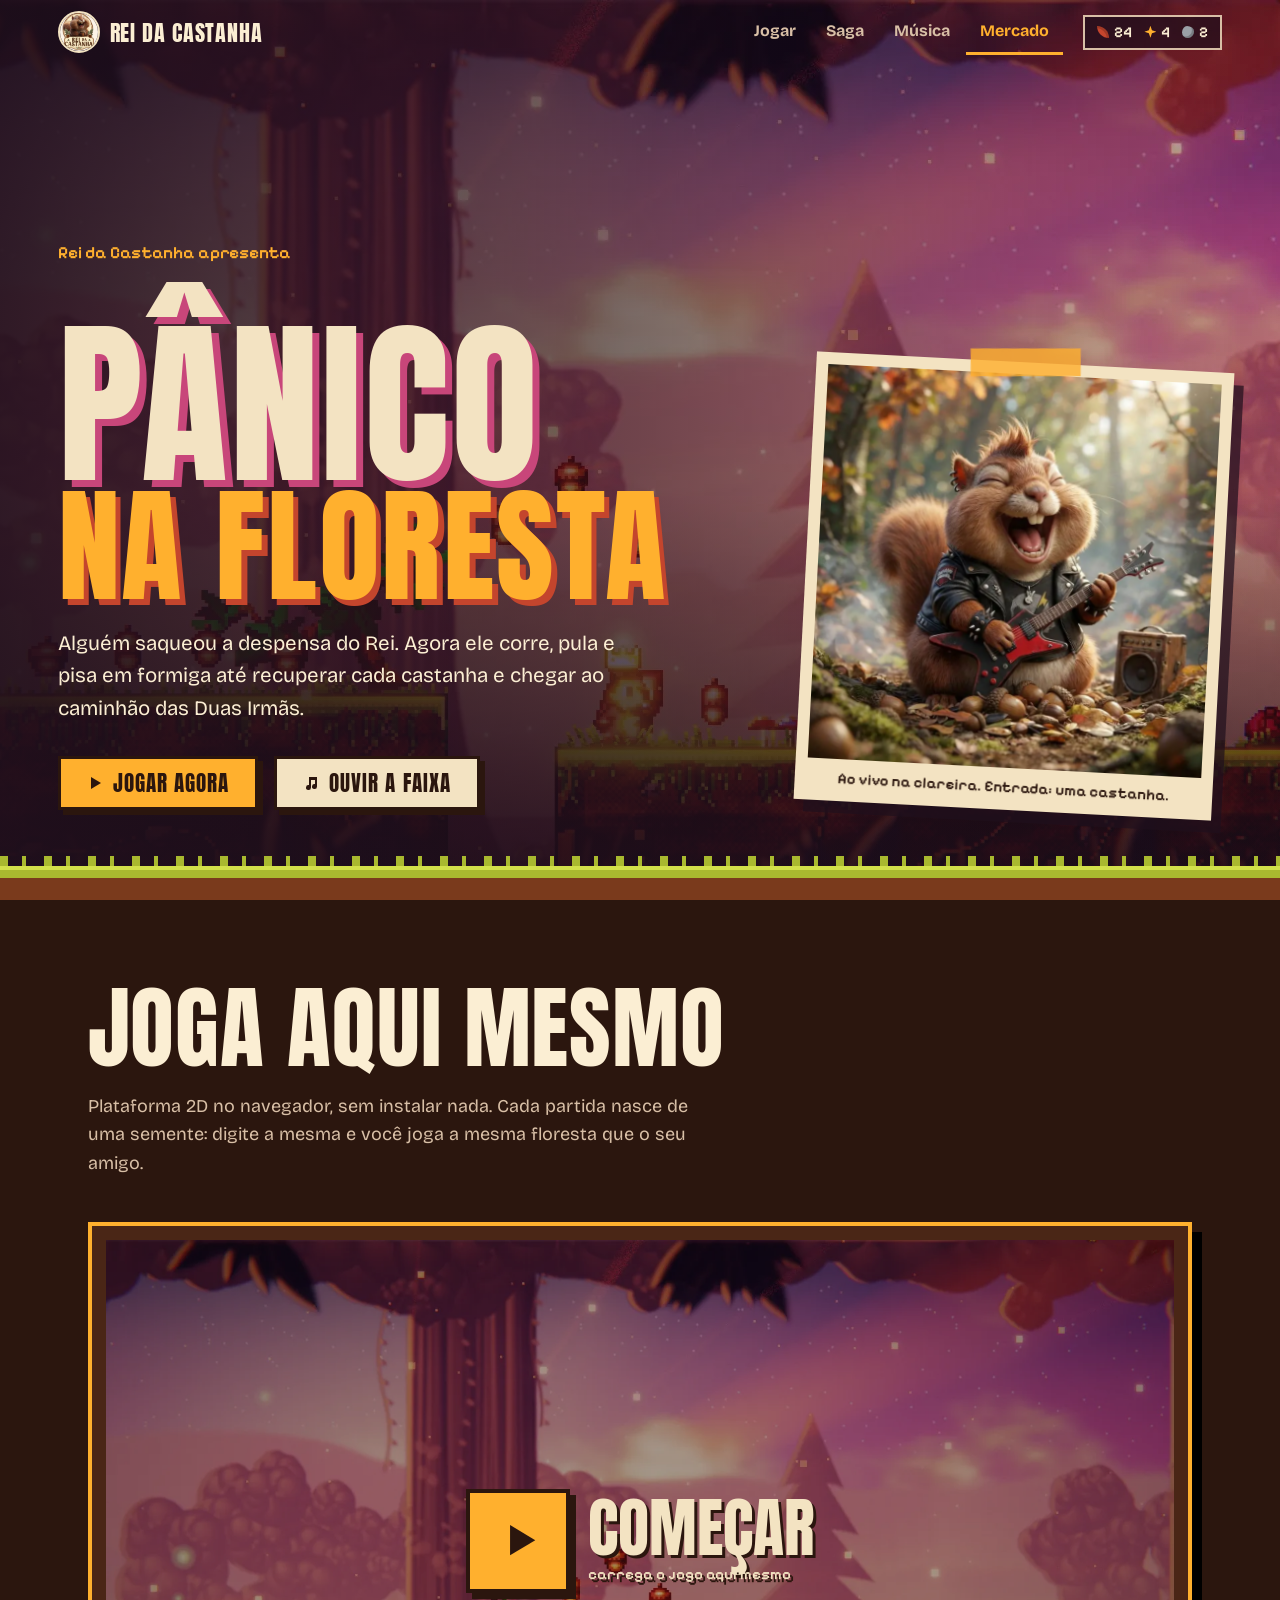
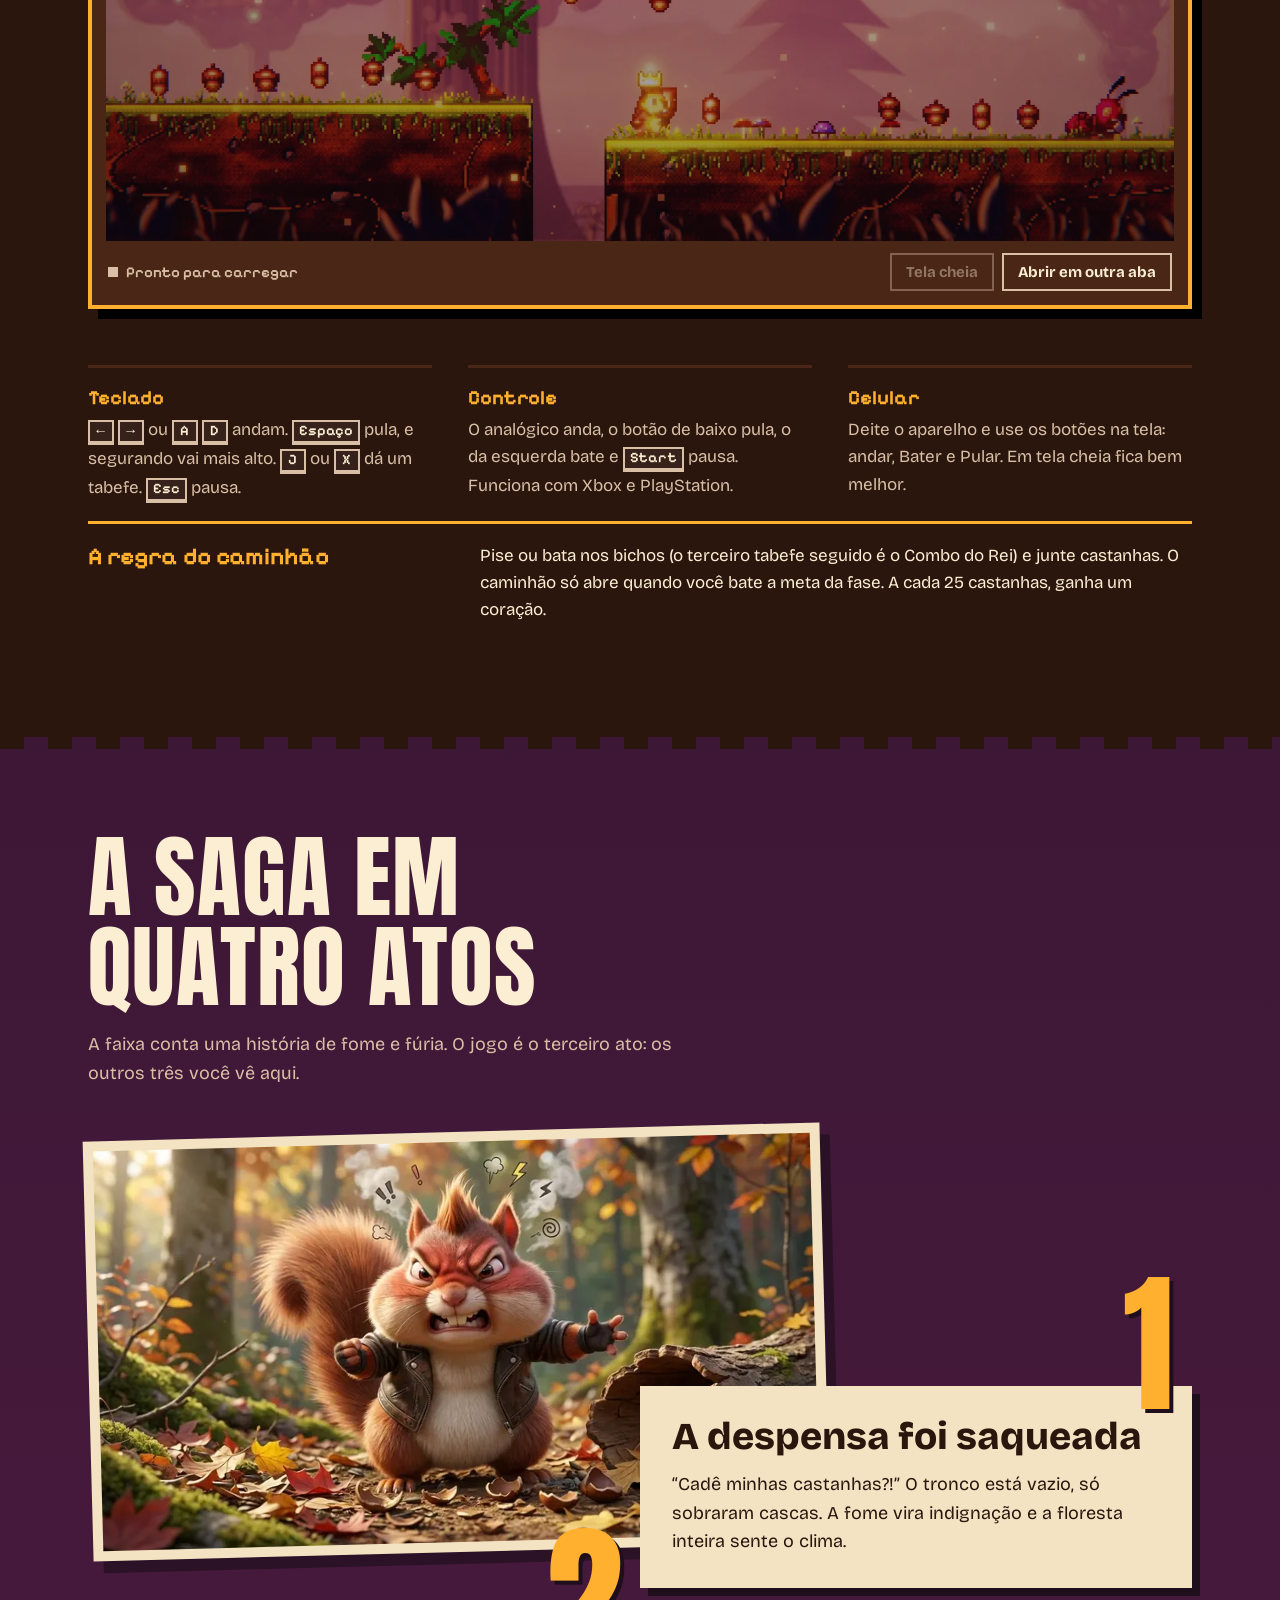
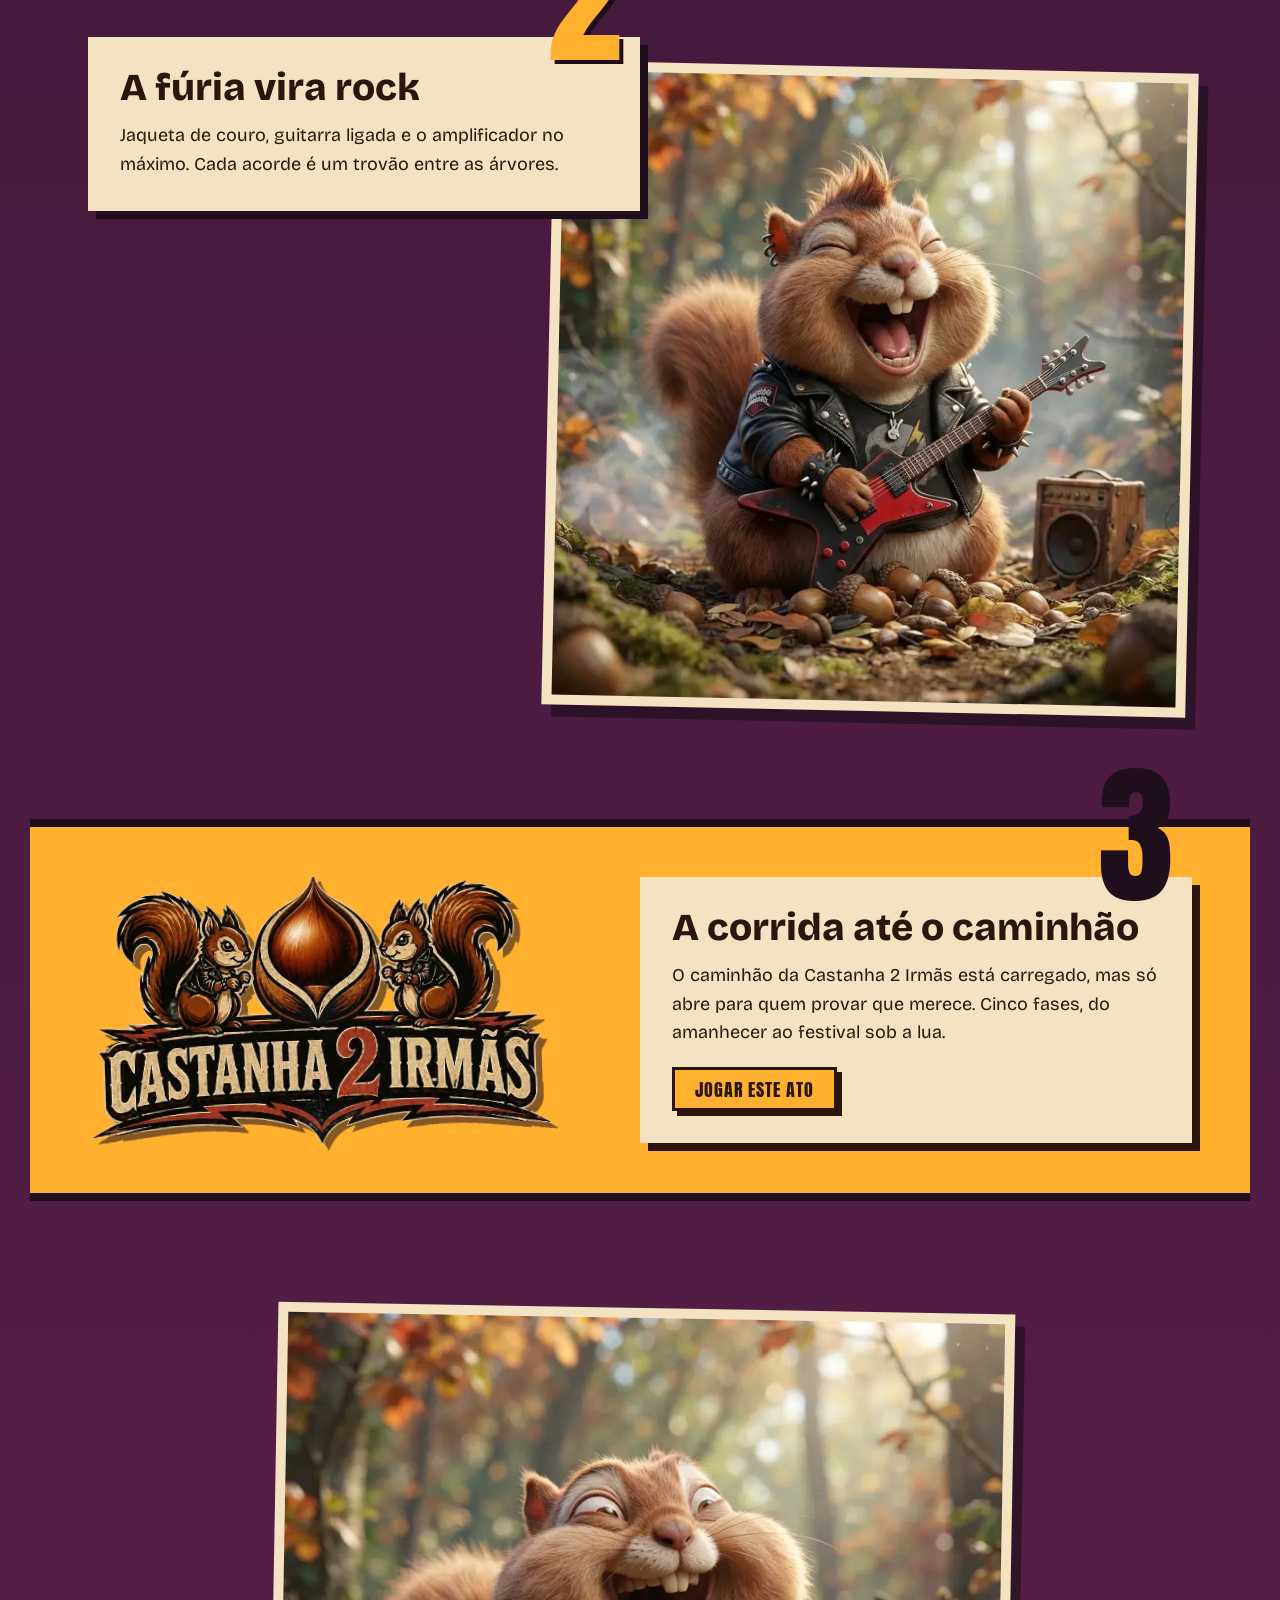
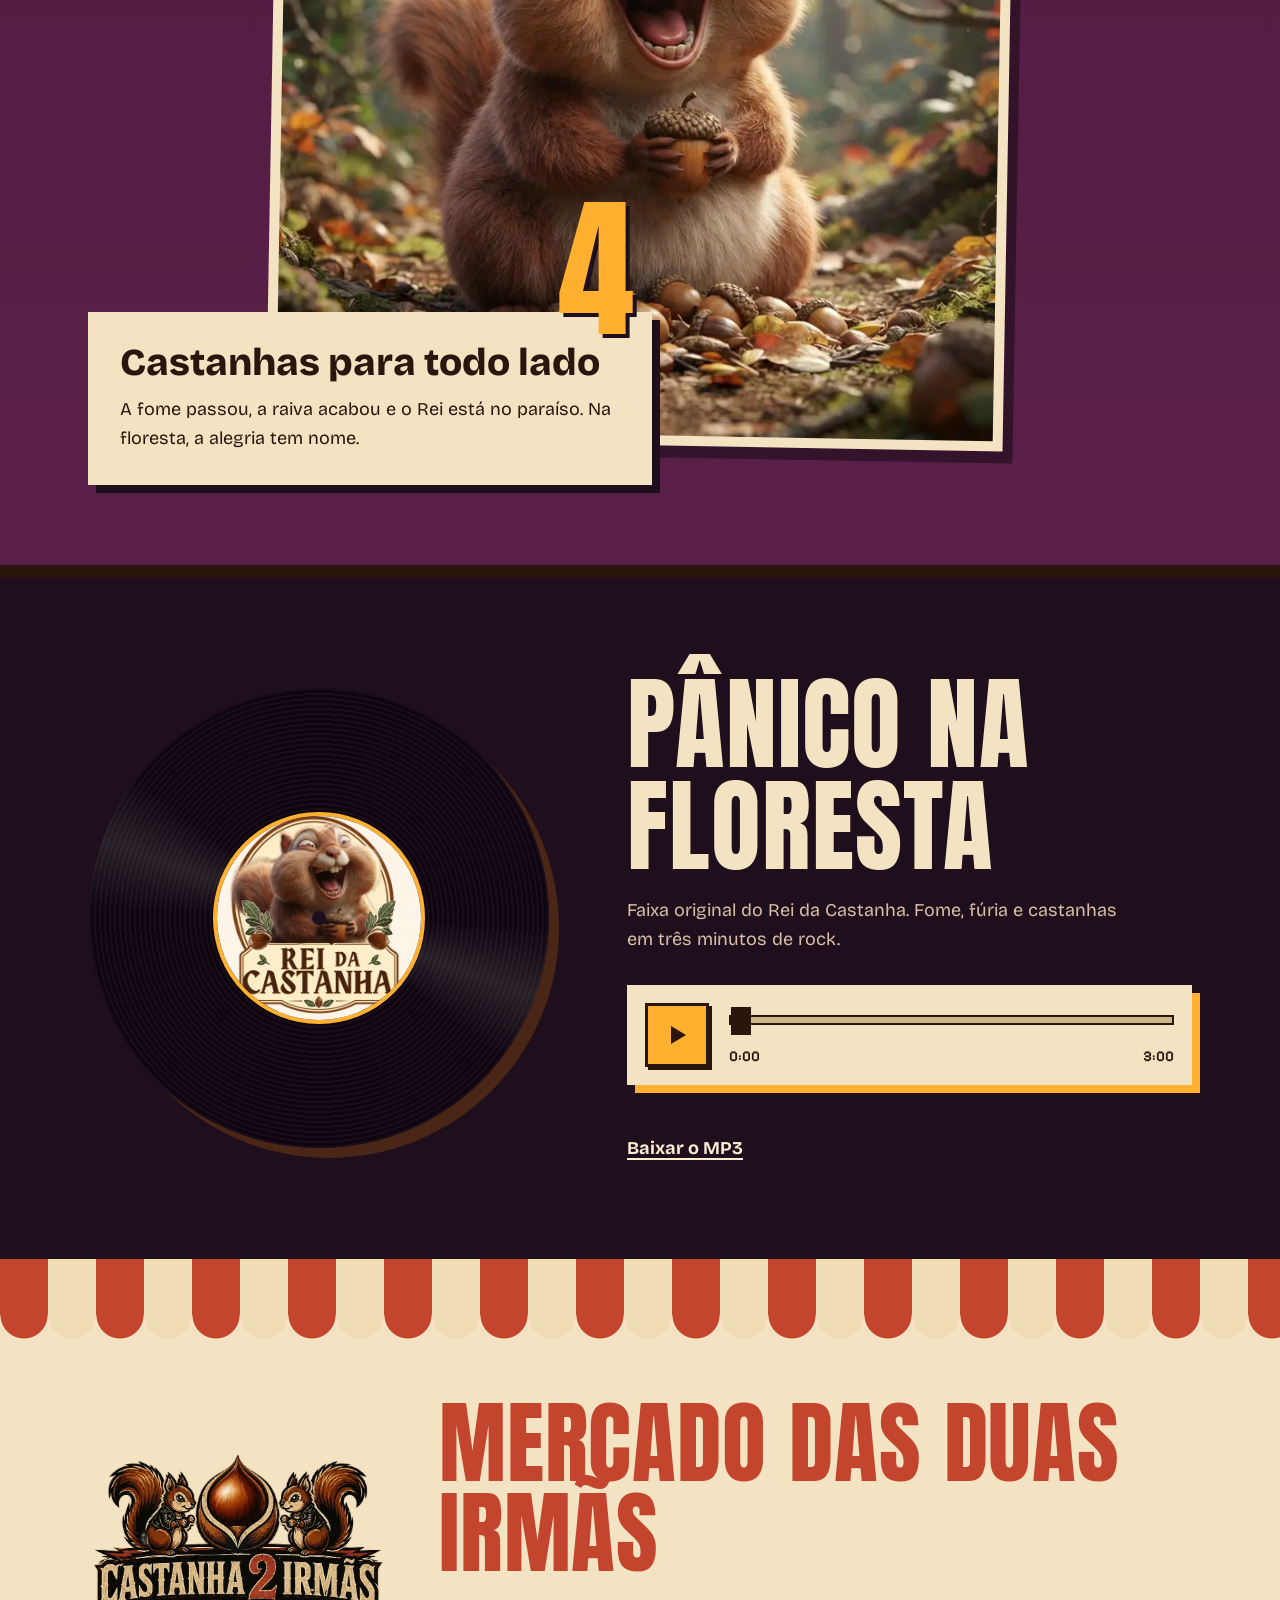
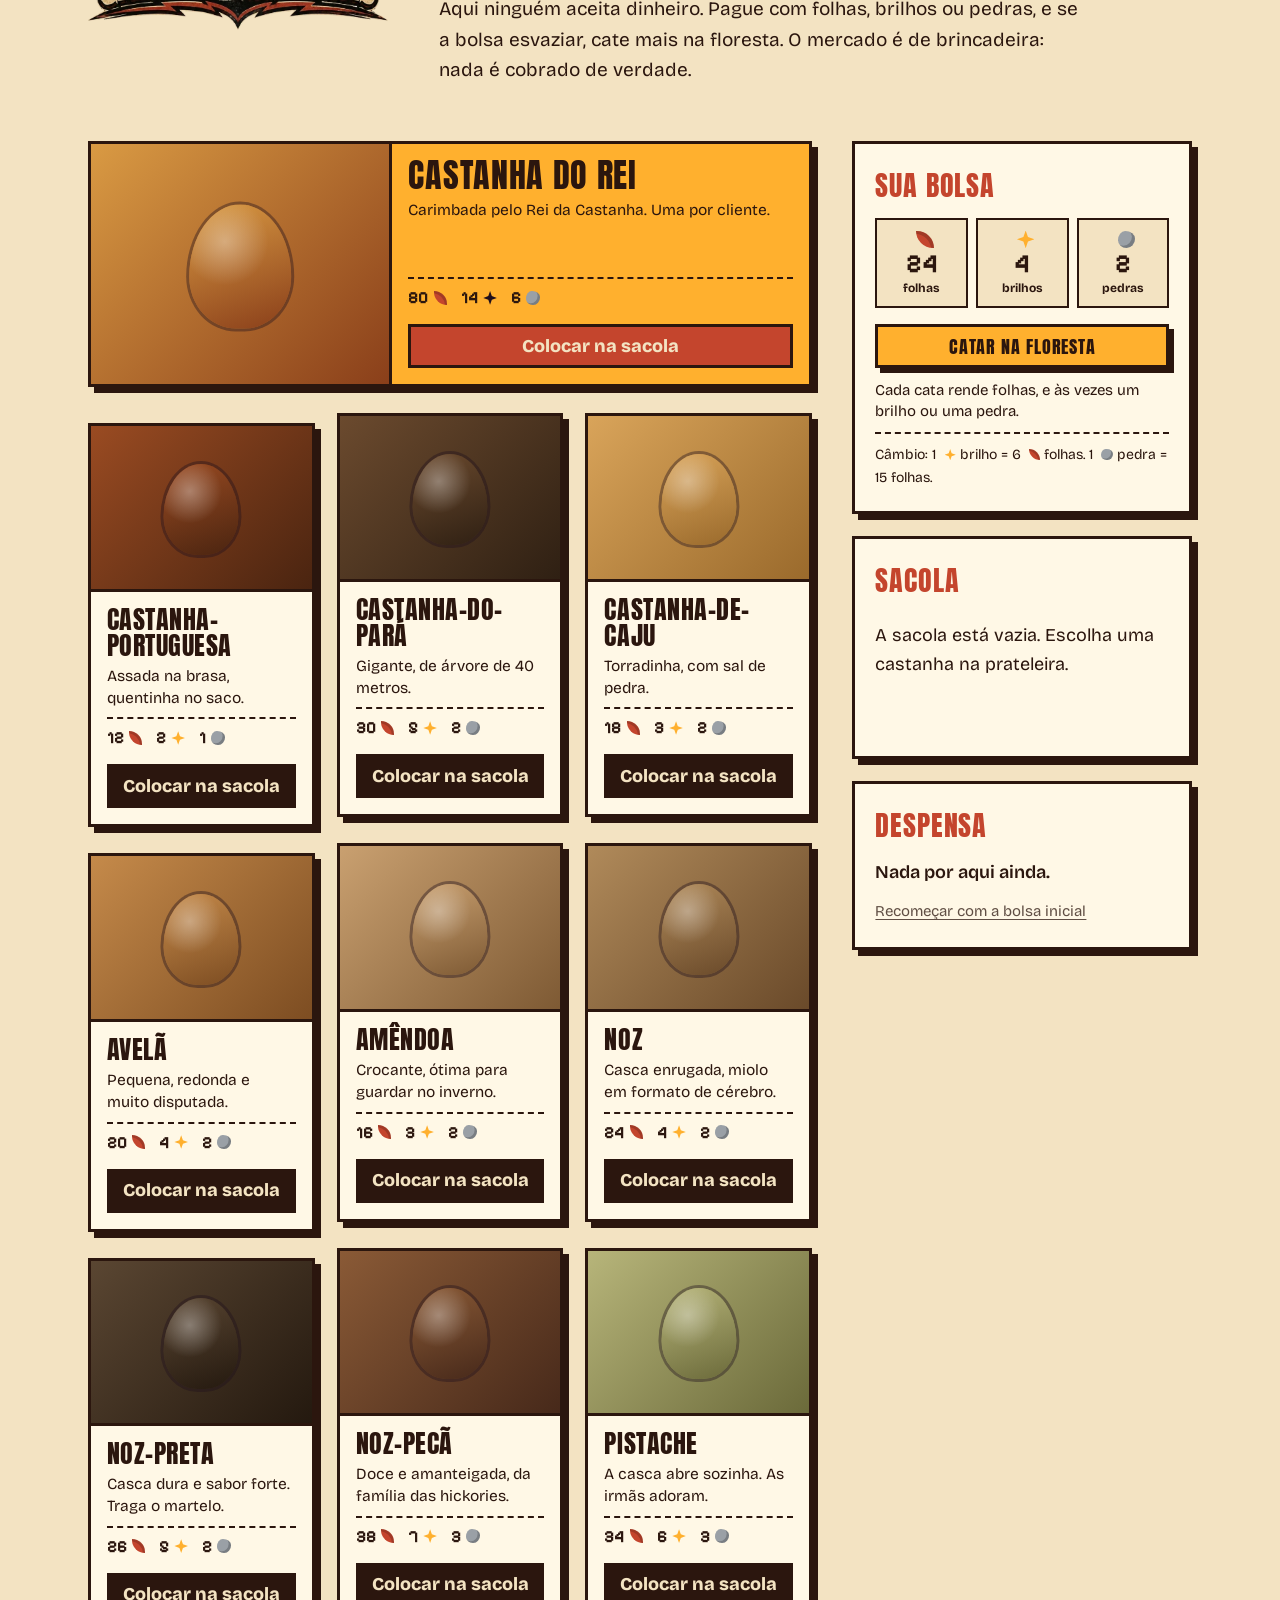
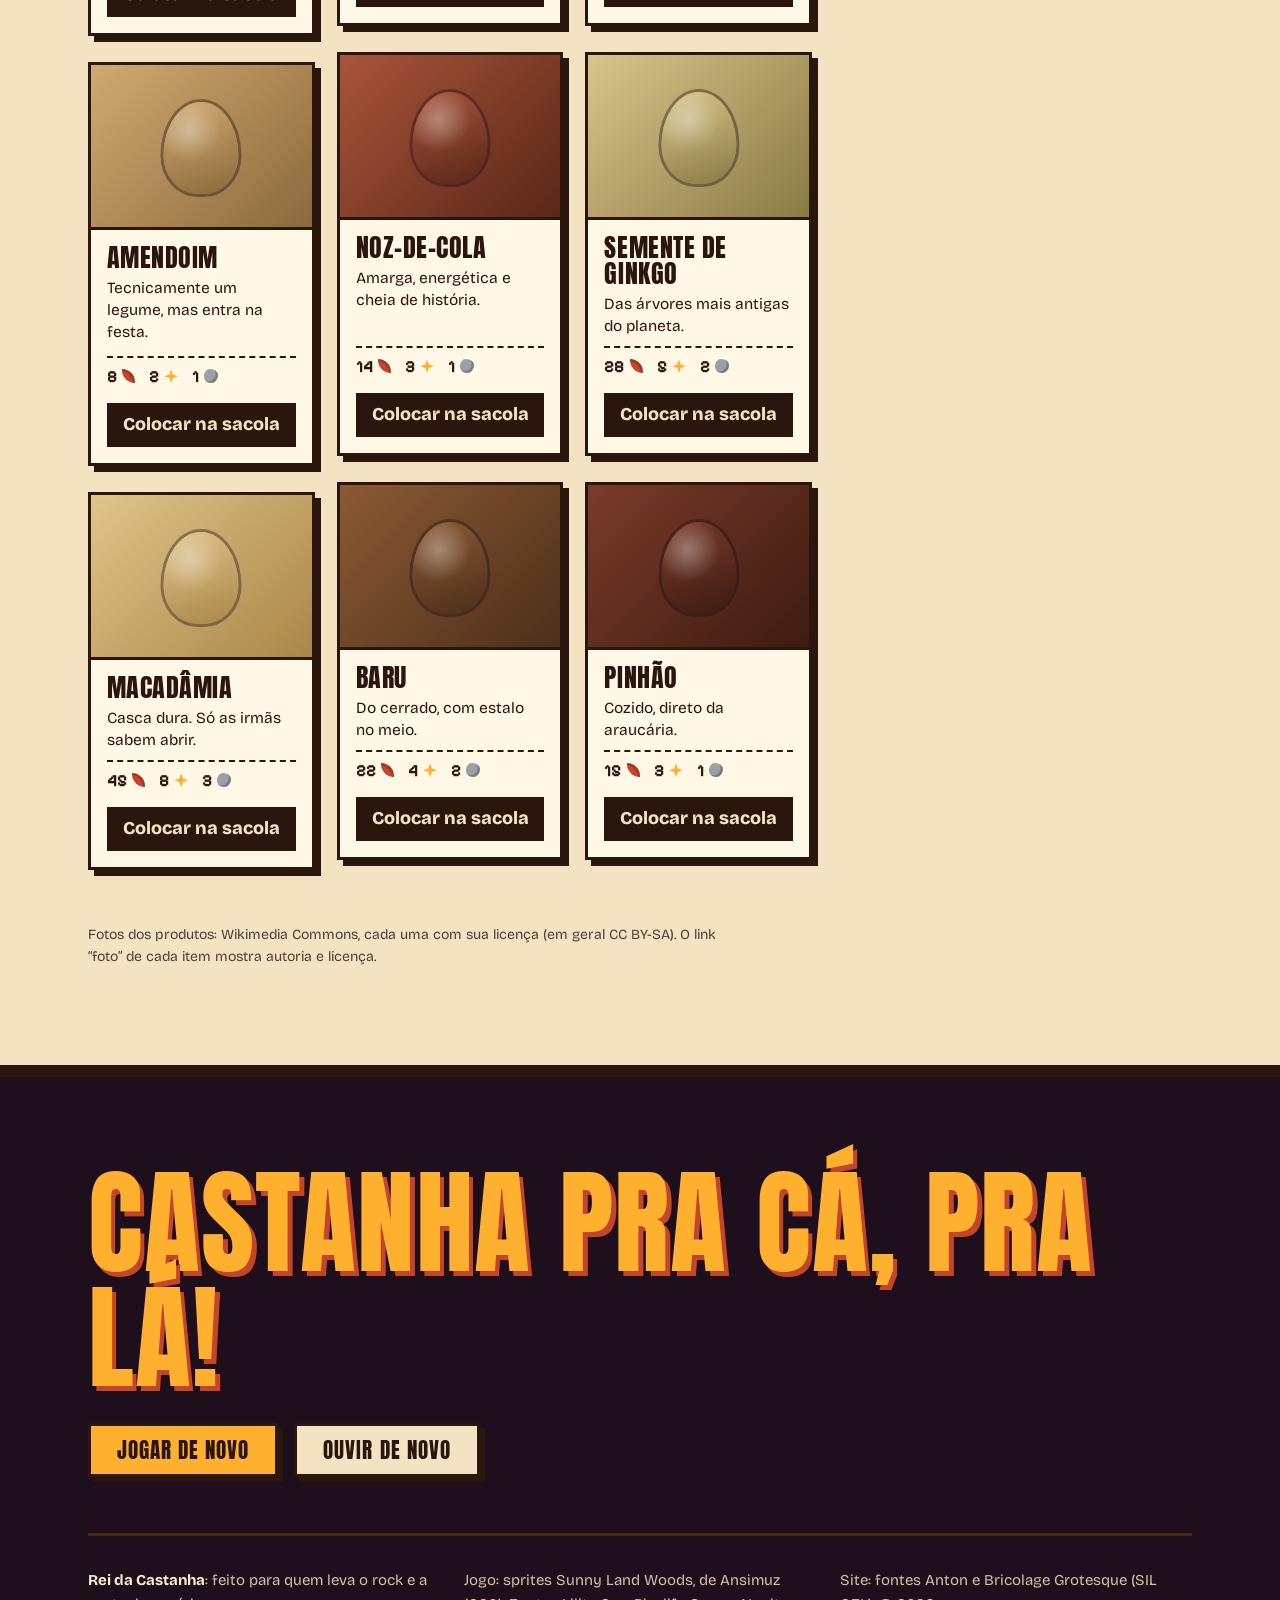
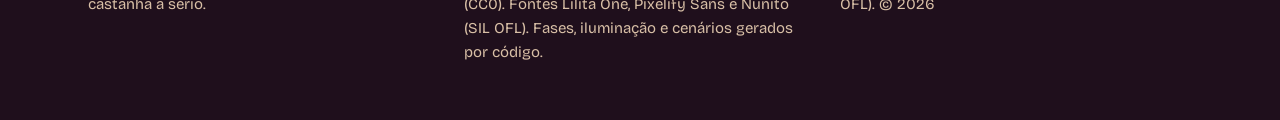
==== commit c18e214b: "Site refeito: cartaz de show colado na mata, ao entardecer Direção: pôster de show com luz de lampiã" ====
--- a/index.html
+++ b/index.html
@@ -3,15 +3,16 @@
 <head>
   <meta charset="utf-8">
   <meta name="viewport" content="width=device-width, initial-scale=1, viewport-fit=cover">
-  <meta name="theme-color" content="#0f140d">
+  <meta name="theme-color" content="#1f0f1c">
   <title>Rei da Castanha | Pânico na Floresta</title>
-  <meta name="description" content="Jogue Pânico na Floresta, ouça a faixa do Rei da Castanha e faça compras no Mercado das Duas Irmãs, onde castanha se paga com folhas, brilhos e pedras.">
+  <meta name="description" content="Pânico na Floresta: um jogo de plataforma no navegador, uma faixa de rock e um mercado onde castanha se paga com folhas, brilhos e pedras.">
   <meta property="og:type" content="website">
   <meta property="og:title" content="Rei da Castanha | Pânico na Floresta">
-  <meta property="og:description" content="Um jogo de plataforma, uma faixa de rock e um mercado de castanhas. Tudo na mesma floresta.">
+  <meta property="og:description" content="Roubaram a despensa do Rei. Um jogo de plataforma, uma faixa de rock e um mercado de castanhas, tudo na mesma floresta.">
   <meta property="og:image" content="assets/saga/og.jpg">
-  <link rel="icon" href="assets/marca/icone-192.png" type="image/png">
-  <link rel="preload" href="fonts/LilitaOne-Regular.ttf" as="font" type="font/ttf" crossorigin>
+  <link rel="icon" href="assets/marca/castanha-32.png" type="image/png" sizes="32x32">
+  <link rel="apple-touch-icon" href="assets/marca/castanha-180.png">
+  <link rel="preload" href="assets/site/fonts/Anton.woff2" as="font" type="font/woff2" crossorigin>
   <link rel="stylesheet" href="css/site.css">
 </head>
 <body>
@@ -28,196 +29,204 @@
       <a href="#musica">Música</a>
       <a href="#mercado">Mercado</a>
     </nav>
-    <a class="bag-chip" href="#mercado" aria-label="Sua bolsa no mercado"><span data-chip>🍂 24 · ✨ 4 · 🪨 2</span></a>
+    <a class="bag-chip" href="#mercado" aria-label="Sua bolsa no mercado"><span data-chip></span></a>
   </header>
 
   <main id="inicio">
-    <!-- ============================================================ HERÓI -->
+    <!-- ============================================================ CARTAZ -->
     <section class="hero" aria-labelledby="hero-h">
-      <picture class="hero-art">
-        <source media="(max-width: 760px)" srcset="assets/saga/03-guitarra-800.webp">
-        <img src="assets/saga/03-guitarra.webp" alt="O Rei da Castanha, um esquilo de jaqueta de couro, toca guitarra na floresta rodeado de castanhas" width="1600" height="893" fetchpriority="high">
-      </picture>
-      <div class="hero-copy">
-        <p class="eyebrow"><span class="dot" aria-hidden="true"></span>Rock, fome e castanhas</p>
-        <h1 id="hero-h"><span class="h-pre">Pânico na</span><span class="h-main">Floresta</span></h1>
-        <p class="lead">Alguém saqueou a despensa do Rei. Agora ele corre, pula e pisa em formiga até recuperar cada castanha e chegar ao caminhão das Duas Irmãs.</p>
-        <div class="actions">
-          <a class="btn primary" href="#jogar"><svg viewBox="0 0 16 16" aria-hidden="true"><path d="M4 2l10 6-10 6z"/></svg>Jogar agora</a>
-          <button class="btn ghost" type="button" data-play-song><svg viewBox="0 0 16 16" aria-hidden="true"><path d="M6 2h8v9.5a2.5 2.5 0 1 1-2-2.45V5H8v7.5a2.5 2.5 0 1 1-2-2.45z"/></svg>Ouvir a faixa</button>
-        </div>
-      </div>
-      <ul class="facts" aria-label="Destaques">
-        <li><b>5</b><span>fases geradas a cada partida</span></li>
-        <li><b>1</b><span>faixa original de rock</span></li>
-        <li><b>16</b><span>castanhas no mercado</span></li>
-      </ul>
+      <img class="hero-sky" src="assets/saga/jogo-capa.webp" alt="" width="1600" height="900" fetchpriority="high">
+      <div class="hero-in">
+        <div class="hero-copy">
+          <p class="hero-kicker">Rei da Castanha apresenta</p>
+          <h1 id="hero-h"><span>Pânico</span><span>na Floresta</span></h1>
+          <p class="lead">Alguém saqueou a despensa do Rei. Agora ele corre, pula e pisa em formiga até recuperar cada castanha e chegar ao caminhão das Duas Irmãs.</p>
+          <div class="actions">
+            <a class="btn primary" href="#jogar"><svg viewBox="0 0 16 16" aria-hidden="true"><path d="M4 2l10 6-10 6z"/></svg>Jogar agora</a>
+            <button class="btn ghost" type="button" data-play-song><svg viewBox="0 0 16 16" aria-hidden="true"><path d="M6 2h8v9.5a2.5 2.5 0 1 1-2-2.45V5H8v7.5a2.5 2.5 0 1 1-2-2.45z"/></svg>Ouvir a faixa</button>
+          </div>
+        </div>
+        <figure class="hero-print">
+          <img src="assets/saga/03-guitarra-800.webp" alt="O Rei da Castanha, um esquilo de jaqueta de couro, toca guitarra de olhos fechados e boca aberta, rodeado de castanhas" width="800" height="447">
+          <figcaption>Ao vivo na clareira. Entrada: uma castanha.</figcaption>
+        </figure>
+      </div>
+      <div class="ground" aria-hidden="true"></div>
     </section>
 
     <!-- ============================================================ JOGO -->
     <section class="game-sec" id="jogar" aria-labelledby="jogar-h">
-      <div class="sec-head">
-        <p class="kicker">Fase 1 de 5</p>
-        <h2 id="jogar-h">O jogo</h2>
-        <p>Plataforma 2D no navegador, sem instalar nada. Cada partida nasce de uma semente: digite a mesma e jogue a mesma floresta que um amigo.</p>
-      </div>
-
-      <div class="screen" id="screen">
-        <div class="screen-poster" id="poster">
-          <img src="assets/saga/jogo-capa.webp" alt="Tela inicial do jogo: o esquilo coroado na floresta ao amanhecer" width="1600" height="900" loading="lazy">
-          <button class="start" id="start-game" type="button">
-            <span class="start-ico" aria-hidden="true"><svg viewBox="0 0 16 16"><path d="M4 2l10 6-10 6z"/></svg></span>
-            <span class="start-txt">Começar<small>carrega o jogo aqui mesmo</small></span>
-          </button>
-        </div>
-        <div class="screen-bar">
-          <span class="screen-status" id="game-status" role="status">Pronto para carregar</span>
-          <div class="screen-tools">
-            <button class="chip" type="button" id="game-full" disabled>Tela cheia</button>
-            <a class="chip" href="jogo/index.html" target="_blank" rel="noopener">Abrir em outra aba ↗</a>
-          </div>
-        </div>
-      </div>
-
-      <div class="howto">
-        <article>
-          <h3>Teclado</h3>
-          <p><kbd>←</kbd> <kbd>→</kbd> ou <kbd>A</kbd> <kbd>D</kbd> andam. <kbd>Espaço</kbd> pula, segure para ir mais alto. <kbd>J</kbd> ou <kbd>X</kbd> dá um tabefe. <kbd>Esc</kbd> pausa.</p>
-        </article>
-        <article>
-          <h3>Controle</h3>
-          <p>Analógico anda, <kbd>A</kbd>/<kbd>✕</kbd> pula, <kbd>X</kbd>/<kbd>□</kbd> bate, <kbd>Start</kbd> pausa. Funciona com Xbox e PlayStation.</p>
-        </article>
-        <article>
-          <h3>Celular</h3>
-          <p>Deite o aparelho e use os botões na tela: andar, Bater e Pular. Em tela cheia fica bem melhor.</p>
-        </article>
-        <article class="tip">
-          <h3>A regra do caminhão</h3>
-          <p>Pise ou bata nos bichos (o terceiro tabefe seguido é o Combo do Rei) e junte castanhas. O caminhão só abre quando você bate a meta da fase. A cada 25, ganha um coração.</p>
-        </article>
+      <div class="wrap">
+        <div class="sec-head">
+          <h2 id="jogar-h">Joga aqui mesmo</h2>
+          <p>Plataforma 2D no navegador, sem instalar nada. Cada partida nasce de uma semente: digite a mesma e você joga a mesma floresta que o seu amigo.</p>
+        </div>
+
+        <div class="screen" id="screen">
+          <div class="screen-poster" id="poster">
+            <img src="assets/saga/jogo-capa.webp" alt="Tela inicial do jogo: o esquilo coroado na floresta ao amanhecer" width="1600" height="900" loading="lazy">
+            <button class="start" id="start-game" type="button">
+              <span class="start-ico" aria-hidden="true"><svg viewBox="0 0 16 16"><path d="M4 2l10 6-10 6z"/></svg></span>
+              <span class="start-txt">Começar<small>carrega o jogo aqui mesmo</small></span>
+            </button>
+          </div>
+          <div class="screen-bar">
+            <span class="screen-status" id="game-status" role="status">Pronto para carregar</span>
+            <div class="screen-tools">
+              <button class="chip" type="button" id="game-full" disabled>Tela cheia</button>
+              <a class="chip" href="jogo/index.html" target="_blank" rel="noopener">Abrir em outra aba</a>
+            </div>
+          </div>
+        </div>
+
+        <dl class="howto">
+          <div>
+            <dt>Teclado</dt>
+            <dd><kbd>←</kbd> <kbd>→</kbd> ou <kbd>A</kbd> <kbd>D</kbd> andam. <kbd>Espaço</kbd> pula, e segurando vai mais alto. <kbd>J</kbd> ou <kbd>X</kbd> dá um tabefe. <kbd>Esc</kbd> pausa.</dd>
+          </div>
+          <div>
+            <dt>Controle</dt>
+            <dd>O analógico anda, o botão de baixo pula, o da esquerda bate e <kbd>Start</kbd> pausa. Funciona com Xbox e PlayStation.</dd>
+          </div>
+          <div>
+            <dt>Celular</dt>
+            <dd>Deite o aparelho e use os botões na tela: andar, Bater e Pular. Em tela cheia fica bem melhor.</dd>
+          </div>
+          <div class="rule">
+            <dt>A regra do caminhão</dt>
+            <dd>Pise ou bata nos bichos (o terceiro tabefe seguido é o Combo do Rei) e junte castanhas. O caminhão só abre quando você bate a meta da fase. A cada 25 castanhas, ganha um coração.</dd>
+          </div>
+        </dl>
       </div>
     </section>
 
     <!-- ============================================================ SAGA -->
     <section class="saga" id="saga" aria-labelledby="saga-h">
-      <div class="sec-head">
-        <p class="kicker">A letra ganha vida</p>
-        <h2 id="saga-h">A saga</h2>
-        <p>A faixa conta uma história em quatro atos. O jogo é o terceiro.</p>
-      </div>
-
-      <ol class="acts">
-        <li class="act reveal">
-          <figure class="act-art"><img src="assets/saga/02-furia.webp" srcset="assets/saga/02-furia-800.webp 800w, assets/saga/02-furia.webp 1600w" sizes="(max-width: 860px) 100vw, 55vw" alt="O Rei da Castanha, furioso, ao lado de um tronco vazio e cascas espalhadas" width="1600" height="893" loading="lazy"></figure>
-          <div class="act-copy">
-            <span class="act-n">Ato 1</span>
-            <h3>A despensa foi saqueada</h3>
-            <p>“Cadê minhas castanhas?!” O tronco está vazio, só sobraram cascas. A fome vira indignação e a floresta inteira sente o clima.</p>
-          </div>
-        </li>
-        <li class="act reveal">
-          <figure class="act-art"><img src="assets/saga/03-guitarra.webp" srcset="assets/saga/03-guitarra-800.webp 800w, assets/saga/03-guitarra.webp 1600w" sizes="(max-width: 860px) 100vw, 55vw" alt="O Rei toca uma guitarra vermelha de olhos fechados, ao lado de um amplificador" width="1600" height="893" loading="lazy"></figure>
-          <div class="act-copy">
-            <span class="act-n">Ato 2</span>
-            <h3>A fúria vira rock</h3>
-            <p>Jaqueta de couro, guitarra ligada e o amplificador no máximo. Cada acorde é um trovão entre as árvores.</p>
-          </div>
-        </li>
-        <li class="act act-game reveal">
-          <figure class="act-art act-logo"><img src="assets/marca/logo-castanha-2-irmas.webp" alt="Logotipo Castanha 2 Irmãs: dois esquilos roqueiros ao lado de uma castanha" width="874" height="513" loading="lazy"></figure>
-          <div class="act-copy">
-            <span class="act-n">Ato 3 · você joga</span>
-            <h3>A corrida até o caminhão</h3>
-            <p>O caminhão da Castanha 2 Irmãs está carregado, mas só abre para quem provar que merece. Cinco fases, do amanhecer ao festival sob a lua.</p>
-            <a class="btn small" href="#jogar">Jogar este ato</a>
-          </div>
-        </li>
-        <li class="act reveal">
-          <figure class="act-art"><img src="assets/saga/06-felicidade.webp" srcset="assets/saga/06-felicidade-800.webp 800w, assets/saga/06-felicidade.webp 1600w" sizes="(max-width: 860px) 100vw, 55vw" alt="O Rei da Castanha sorri de orelha a orelha abraçando uma castanha" width="1600" height="893" loading="lazy"></figure>
-          <div class="act-copy">
-            <span class="act-n">Ato 4</span>
-            <h3>Castanhas para todo lado</h3>
-            <p>A fome passou, a raiva acabou e o Rei está no paraíso. Na floresta, a alegria tem nome.</p>
-          </div>
-        </li>
-      </ol>
+      <div class="wrap">
+        <div class="sec-head">
+          <h2 id="saga-h">A saga em quatro atos</h2>
+          <p>A faixa conta uma história de fome e fúria. O jogo é o terceiro ato: os outros três você vê aqui.</p>
+        </div>
+
+        <ol class="acts">
+          <li class="act a1">
+            <figure class="print"><img src="assets/saga/02-furia.webp" srcset="assets/saga/02-furia-800.webp 800w, assets/saga/02-furia.webp 1600w" sizes="(max-width: 860px) 92vw, 60vw" alt="O Rei da Castanha, furioso, ao lado de um tronco vazio e cascas espalhadas" width="1600" height="893" loading="lazy"></figure>
+            <div class="act-copy">
+              <span class="act-n" aria-hidden="true">1</span>
+              <h3><span class="vh">Ato 1: </span>A despensa foi saqueada</h3>
+              <p>“Cadê minhas castanhas?!” O tronco está vazio, só sobraram cascas. A fome vira indignação e a floresta inteira sente o clima.</p>
+            </div>
+          </li>
+          <li class="act a2">
+            <figure class="print"><img src="assets/saga/03-guitarra.webp" srcset="assets/saga/03-guitarra-800.webp 800w, assets/saga/03-guitarra.webp 1600w" sizes="(max-width: 860px) 92vw, 46vw" alt="O Rei toca uma guitarra vermelha de olhos fechados, ao lado de um amplificador" width="1600" height="893" loading="lazy"></figure>
+            <div class="act-copy">
+              <span class="act-n" aria-hidden="true">2</span>
+              <h3><span class="vh">Ato 2: </span>A fúria vira rock</h3>
+              <p>Jaqueta de couro, guitarra ligada e o amplificador no máximo. Cada acorde é um trovão entre as árvores.</p>
+            </div>
+          </li>
+          <li class="act a3">
+            <figure class="ticket">
+              <img src="assets/marca/logo-castanha-2-irmas.webp" alt="Logotipo Castanha 2 Irmãs: dois esquilos roqueiros ao lado de uma castanha" width="874" height="513" loading="lazy">
+            </figure>
+            <div class="act-copy">
+              <span class="act-n" aria-hidden="true">3</span>
+              <h3><span class="vh">Ato 3, você joga: </span>A corrida até o caminhão</h3>
+              <p>O caminhão da Castanha 2 Irmãs está carregado, mas só abre para quem provar que merece. Cinco fases, do amanhecer ao festival sob a lua.</p>
+              <a class="btn small" href="#jogar">Jogar este ato</a>
+            </div>
+          </li>
+          <li class="act a4">
+            <figure class="print"><img src="assets/saga/06-felicidade.webp" srcset="assets/saga/06-felicidade-800.webp 800w, assets/saga/06-felicidade.webp 1600w" sizes="(max-width: 860px) 92vw, 60vw" alt="O Rei da Castanha sorri de orelha a orelha abraçando uma castanha" width="1600" height="893" loading="lazy"></figure>
+            <div class="act-copy">
+              <span class="act-n" aria-hidden="true">4</span>
+              <h3><span class="vh">Ato 4: </span>Castanhas para todo lado</h3>
+              <p>A fome passou, a raiva acabou e o Rei está no paraíso. Na floresta, a alegria tem nome.</p>
+            </div>
+          </li>
+        </ol>
+      </div>
     </section>
 
     <!-- ============================================================ MÚSICA -->
     <section class="music" id="musica" aria-labelledby="musica-h">
-      <div class="music-card">
-        <div class="disc" aria-hidden="true"><img src="assets/marca/logo-rei-da-castanha.webp" alt="" width="900" height="900" loading="lazy"></div>
-        <div class="music-body">
-          <p class="kicker">Faixa original</p>
-          <h2 id="musica-h">Pânico na Floresta</h2>
-          <p class="music-sub">Rei da Castanha · uma história de fome, fúria e castanhas</p>
-          <div class="player" id="player">
-            <button class="play" type="button" id="song-toggle" aria-label="Tocar"><svg viewBox="0 0 16 16" aria-hidden="true"><path class="i-play" d="M4 2l10 6-10 6z"/><path class="i-pause" d="M3 2h4v12H3zM9 2h4v12H9z"/></svg></button>
-            <div class="track">
-              <input type="range" id="song-seek" min="0" max="1000" value="0" step="1" aria-label="Posição da música">
-              <div class="times"><span id="song-cur">0:00</span><span id="song-dur">3:00</span></div>
-            </div>
-          </div>
-          <p class="music-msg" id="song-msg" role="status"></p>
-          <a class="dl" href="assets/musica/panico-na-floresta.mp3" download="Rei da Castanha - Pânico na Floresta.mp3">Baixar MP3</a>
-        </div>
-      </div>
-      <audio id="song" preload="none" src="assets/musica/panico-na-floresta.mp3"></audio>
+      <div class="wrap">
+        <div class="music-card">
+          <div class="vinyl" aria-hidden="true"><img src="assets/marca/logo-rei-da-castanha.webp" alt="" width="900" height="900" loading="lazy"></div>
+          <div class="music-body">
+            <h2 id="musica-h">Pânico na Floresta</h2>
+            <p class="music-sub">Faixa original do Rei da Castanha. Fome, fúria e castanhas em três minutos de rock.</p>
+            <div class="player" id="player">
+              <button class="play" type="button" id="song-toggle" aria-label="Tocar"><svg viewBox="0 0 16 16" aria-hidden="true"><path class="i-play" d="M4 2l10 6-10 6z"/><path class="i-pause" d="M3 2h4v12H3zM9 2h4v12H9z"/></svg></button>
+              <div class="track">
+                <input type="range" id="song-seek" min="0" max="1000" value="0" step="1" aria-label="Posição da música">
+                <div class="times"><span id="song-cur">0:00</span><span id="song-dur">3:00</span></div>
+              </div>
+            </div>
+            <p class="music-msg" id="song-msg" role="status"></p>
+            <a class="dl" href="assets/musica/panico-na-floresta.mp3" download="Rei da Castanha - Pânico na Floresta.mp3">Baixar o MP3</a>
+          </div>
+        </div>
+        <audio id="song" preload="none" src="assets/musica/panico-na-floresta.mp3"></audio>
+      </div>
     </section>
 
     <!-- ============================================================ MERCADO -->
     <section class="market" id="mercado" aria-labelledby="mercado-h">
-      <div class="market-head">
-        <img src="assets/marca/logo-castanha-2-irmas.webp" alt="Castanha 2 Irmãs" width="874" height="513" loading="lazy">
-        <div>
-          <p class="kicker">Aqui ninguém aceita dinheiro</p>
-          <h2 id="mercado-h">Mercado das Duas Irmãs</h2>
-          <p>Pague com folhas, brilhos ou pedras. Se a bolsa esvaziar, cate mais na floresta. O mercado é de brincadeira: nada é cobrado de verdade.</p>
-        </div>
-      </div>
-
-      <div class="market-grid">
-        <div class="shelf" id="shelf" aria-label="Produtos"></div>
-
-        <aside class="counter" aria-label="Balcão">
-          <section class="box" aria-labelledby="bolsa-t">
-            <h3 id="bolsa-t">Sua bolsa</h3>
-            <ul class="coins" id="coins"></ul>
-            <button class="btn small wide" id="forage" type="button">Catar na floresta</button>
-            <p class="msg" id="forage-msg" role="status">Cada cata rende folhas, e às vezes um brilho ou uma pedra.</p>
-            <p class="rates">Câmbio: 1 ✨ = 6 🍂 · 1 🪨 = 15 🍂</p>
-          </section>
-          <section class="box" aria-labelledby="sacola-t">
-            <h3 id="sacola-t">Sacola</h3>
-            <ul class="cart" id="cart"></ul>
-            <div class="pay" id="pay"></div>
-            <p class="msg" id="pay-msg" role="status"></p>
-          </section>
-          <section class="box" aria-labelledby="desp-t">
-            <h3 id="desp-t">Despensa</h3>
-            <p class="pantry" id="pantry">Nada por aqui ainda.</p>
-            <button class="link" id="reset" type="button">Recomeçar com a bolsa inicial</button>
-          </section>
-        </aside>
-      </div>
-      <p class="fineprint">Fotos dos produtos: Wikimedia Commons, cada uma com sua licença (em geral CC BY-SA). O link “foto” de cada item mostra autoria e licença.</p>
-    </section>
-
-    <section class="finale" aria-labelledby="fim-h">
-      <p class="kicker">Na floresta, a alegria tem nome</p>
-      <h2 id="fim-h">Castanha pra cá, pra lá!</h2>
-      <div class="actions center">
-        <a class="btn primary" href="#jogar">Jogar de novo</a>
-        <button class="btn ghost" type="button" data-play-song>Ouvir de novo</button>
+      <div class="awning" aria-hidden="true"></div>
+      <div class="wrap">
+        <div class="market-head">
+          <img src="assets/marca/logo-castanha-2-irmas.webp" alt="Castanha 2 Irmãs" width="874" height="513" loading="lazy">
+          <div>
+            <h2 id="mercado-h">Mercado das Duas Irmãs</h2>
+            <p>Aqui ninguém aceita dinheiro. Pague com folhas, brilhos ou pedras, e se a bolsa esvaziar, cate mais na floresta. O mercado é de brincadeira: nada é cobrado de verdade.</p>
+          </div>
+        </div>
+
+        <div class="market-grid">
+          <div class="shelf" id="shelf" aria-label="Produtos"></div>
+
+          <aside class="counter" aria-label="Balcão">
+            <section class="box" aria-labelledby="bolsa-t">
+              <h3 id="bolsa-t">Sua bolsa</h3>
+              <ul class="coins" id="coins"></ul>
+              <button class="btn small wide" id="forage" type="button">Catar na floresta</button>
+              <p class="msg" id="forage-msg" role="status">Cada cata rende folhas, e às vezes um brilho ou uma pedra.</p>
+              <p class="rates">Câmbio: 1 <i class="coin c-brilho" aria-hidden="true"></i> brilho = 6 <i class="coin c-folha" aria-hidden="true"></i> folhas. 1 <i class="coin c-pedra" aria-hidden="true"></i> pedra = 15 folhas.</p>
+            </section>
+            <section class="box" aria-labelledby="sacola-t">
+              <h3 id="sacola-t">Sacola</h3>
+              <ul class="cart" id="cart"></ul>
+              <div class="pay" id="pay"></div>
+              <p class="msg" id="pay-msg" role="status"></p>
+            </section>
+            <section class="box" aria-labelledby="desp-t">
+              <h3 id="desp-t">Despensa</h3>
+              <p class="pantry" id="pantry">Nada por aqui ainda.</p>
+              <button class="link" id="reset" type="button">Recomeçar com a bolsa inicial</button>
+            </section>
+          </aside>
+        </div>
+        <p class="fineprint">Fotos dos produtos: Wikimedia Commons, cada uma com sua licença (em geral CC BY-SA). O link “foto” de cada item mostra autoria e licença.</p>
       </div>
     </section>
   </main>
 
   <footer class="foot">
-    <p><b>Rei da Castanha</b> · feito para quem leva o rock e a castanha a sério.</p>
-    <p>Jogo: sprites Sunny Land Woods, de Ansimuz (CC0). Fontes Lilita One, Pixelify Sans e Nunito (SIL OFL). Fases, iluminação e cenários gerados por código.</p>
-    <p>© <span id="year">2026</span></p>
+    <div class="wrap">
+      <div class="finale">
+        <h2>Castanha pra cá, pra lá!</h2>
+        <div class="actions">
+          <a class="btn primary" href="#jogar">Jogar de novo</a>
+          <button class="btn ghost" type="button" data-play-song>Ouvir de novo</button>
+        </div>
+      </div>
+      <div class="credits">
+        <p><b>Rei da Castanha</b>: feito para quem leva o rock e a castanha a sério.</p>
+        <p>Jogo: sprites Sunny Land Woods, de Ansimuz (CC0). Fontes Lilita One, Pixelify Sans e Nunito (SIL OFL). Fases, iluminação e cenários gerados por código.</p>
+        <p>Site: fontes Anton e Bricolage Grotesque (SIL OFL). © <span id="year">2026</span></p>
+      </div>
+    </div>
   </footer>
 
   <!-- mini player: aparece quando a música toca e o cartão saiu da tela -->
--- a/css/site.css
+++ b/css/site.css
@@ -1,265 +1,299 @@
-@font-face{font-family:"Lilita One";src:url("../fonts/LilitaOne-Regular.ttf") format("truetype");font-display:swap}
+/* Rei da Castanha: site. Cartaz de show colado no muro da floresta, entre o crepúsculo e a lanterna. */
+@font-face{font-family:"Anton";src:url("../assets/site/fonts/Anton.woff2") format("woff2");font-display:swap}
+@font-face{font-family:"Bricolage Grotesque";src:url("../assets/site/fonts/Bricolage.woff2") format("woff2");font-weight:200 800;font-display:swap}
 @font-face{font-family:"Pixelify Sans";src:url("../fonts/PixelifySans.ttf") format("truetype");font-weight:400 700;font-display:swap}
-@font-face{font-family:"Nunito";src:url("../fonts/Nunito.ttf") format("truetype");font-weight:200 1000;font-display:swap}
 
 :root{
-  --bg:#0f140d; --bg-2:#161c12; --bark:#24160c; --bark-2:#3a2312; --line:rgba(255,236,200,.12);
-  --ink:#fff1d6; --ink-2:#d9c8a6; --ink-3:#a8977a;
-  --gold:#ffbf3a; --gold-2:#ffd97a; --rust:#d2541f; --rust-2:#8c3210; --moss:#7c9a4a;
-  --display:"Lilita One",Impact,sans-serif; --body:"Nunito",system-ui,sans-serif; --pixel:"Pixelify Sans",ui-monospace,monospace;
-  --gut:clamp(16px,4vw,56px); --max:1240px; --r:14px;
-  --sh:0 18px 50px rgba(0,0,0,.45);
+  --noite:#1f0f1c; --ameixa:#3d1736; --crepusculo:#c8467a; --lampiao:#ffb02e; --casca:#2b160e; --casca-2:#4a2616;
+  --papel:#f3e3c2; --papel-2:#e6cf9f; --folha:#6f8a2a; --ferrugem:#c4452d;
+  --ink:#fbeed3; --ink-2:#d8bfa6; --tinta:#2b160e;
+  --display:"Anton","Arial Narrow",Impact,sans-serif; --body:"Bricolage Grotesque","Nunito",system-ui,sans-serif; --pixel:"Pixelify Sans",ui-monospace,monospace;
+  --gut:clamp(18px,4.5vw,64px); --max:1220px;
 }
 *{box-sizing:border-box}
-html{scroll-behavior:smooth;scroll-padding-top:80px;-webkit-text-size-adjust:100%}
-body{margin:0;background:var(--bg);color:var(--ink);font:400 17px/1.6 var(--body);-webkit-font-smoothing:antialiased;overflow-x:hidden}
+html{scroll-behavior:smooth;scroll-padding-top:76px;-webkit-text-size-adjust:100%}
+body{margin:0;background:var(--noite);color:var(--ink);font:400 18px/1.6 var(--body);-webkit-font-smoothing:antialiased;overflow-x:hidden}
 img{max-width:100%;height:auto;display:block}
 a{color:inherit}
 button{font:inherit;color:inherit}
-h1,h2,h3{font-family:var(--display);font-weight:400;line-height:1.02;margin:0;letter-spacing:.005em}
-:focus-visible{outline:3px solid var(--gold);outline-offset:3px;border-radius:6px}
-.skip{position:absolute;left:12px;top:-60px;z-index:50;padding:10px 16px;background:var(--gold);color:var(--bark);font-weight:800;border-radius:8px}
+h1,h2,h3,h4{margin:0}
+h1,h2{font-family:var(--display);font-weight:400;text-transform:uppercase;line-height:1;letter-spacing:.01em}
+h3{font-family:var(--body);font-weight:800;line-height:1.1}
+p{margin:0}
+:focus-visible{outline:3px solid var(--lampiao);outline-offset:3px}
+.market :focus-visible{outline-color:var(--ferrugem)}
+.vh{position:absolute;width:1px;height:1px;overflow:hidden;clip:rect(0 0 0 0);white-space:nowrap}
+.wrap{width:min(100%,var(--max));margin:0 auto;padding-inline:var(--gut)}
+.skip{position:absolute;left:12px;top:-70px;z-index:80;padding:10px 16px;background:var(--lampiao);color:var(--tinta);font-weight:800}
 .skip:focus{top:12px}
 
-/* textura de grão para tirar o digital chapado */
-body::before{content:"";position:fixed;inset:0;pointer-events:none;z-index:60;opacity:.06;mix-blend-mode:overlay;
-  background-image:url("data:image/svg+xml,%3Csvg xmlns='http://www.w3.org/2000/svg' width='160' height='160'%3E%3Cfilter id='n'%3E%3CfeTurbulence type='fractalNoise' baseFrequency='.9' numOctaves='2'/%3E%3C/filter%3E%3Crect width='100%25' height='100%25' filter='url(%23n)'/%3E%3C/svg%3E")}
-
 /* ---------------------------------------------------------------- topo */
-.top{position:fixed;inset:0 0 auto;z-index:40;display:flex;align-items:center;gap:20px;padding:12px var(--gut);transition:background .3s,box-shadow .3s,padding .3s}
-.top.solid{background:rgba(15,20,13,.88);backdrop-filter:blur(10px);-webkit-backdrop-filter:blur(10px);box-shadow:0 1px 0 var(--line);padding-block:8px}
-.brand{display:flex;align-items:center;gap:10px;text-decoration:none;font:400 21px var(--display);letter-spacing:.01em;white-space:nowrap}
-.brand img{width:44px;height:44px;border-radius:50%;border:2px solid var(--gold);background:#f6ead6}
-.nav{display:flex;gap:4px;margin-left:auto}
-.nav a{padding:8px 14px;border-radius:99px;text-decoration:none;font-weight:800;font-size:15px;color:var(--ink-2);transition:color .2s,background .2s}
-.nav a:hover,.nav a.on{color:var(--ink);background:rgba(255,241,214,.08)}
-.nav a.on{color:var(--gold)}
-.bag-chip{padding:7px 13px;border-radius:99px;border:1px solid var(--line);background:rgba(0,0,0,.35);text-decoration:none;font:600 14px var(--pixel);white-space:nowrap}
-.bag-chip:hover{border-color:var(--gold)}
+.top{position:fixed;inset:0 0 auto;z-index:50;display:flex;align-items:center;gap:20px;padding:10px var(--gut);transition:background .25s}
+.top.solid{background:var(--noite);box-shadow:0 3px 0 var(--casca-2)}
+.brand{display:flex;align-items:center;gap:10px;text-decoration:none;font:400 22px var(--display);text-transform:uppercase;letter-spacing:.04em;white-space:nowrap}
+.brand img{width:42px;height:42px;border-radius:50%;border:2px solid var(--papel);background:var(--papel)}
+.nav{display:flex;gap:2px;margin-left:auto}
+.nav a{padding:8px 14px;text-decoration:none;font-weight:700;font-size:16px;color:var(--ink-2);border-bottom:3px solid transparent}
+.nav a:hover{color:var(--ink)}
+.nav a.on{color:var(--lampiao);border-bottom-color:var(--lampiao)}
+.bag-chip{padding:6px 12px;border:2px solid var(--ink-2);text-decoration:none;font:600 15px var(--pixel);white-space:nowrap;background:rgba(31,15,28,.7)}
+.bag-chip:hover{border-color:var(--lampiao)}
+.cn{display:inline-flex;align-items:center;gap:5px}
+.cn+.cn{margin-left:12px}
 @media (max-width:860px){.nav{display:none}.bag-chip{margin-left:auto}}
 @media (max-width:420px){.brand span{display:none}}
 
+/* moedas desenhadas em CSS */
+.coin{display:inline-block;width:.8em;height:.8em;flex:none;vertical-align:-.08em;margin-left:.3em}
+.c-folha{background:var(--ferrugem);border-radius:0 100% 0 100%;box-shadow:inset -.12em .12em 0 rgba(0,0,0,.18)}
+.c-brilho{background:var(--lampiao);clip-path:polygon(50% 0,63% 37%,100% 50%,63% 63%,50% 100%,37% 63%,0 50%,37% 37%)}
+.c-pedra{background:#9aa0a6;border-radius:42% 58% 50% 50%/55% 45% 55% 45%;box-shadow:inset -.14em -.1em 0 rgba(0,0,0,.22)}
+.cn .coin{margin:0}
+
 /* ---------------------------------------------------------------- botões */
-.btn{--b:var(--gold);display:inline-flex;align-items:center;justify-content:center;gap:10px;min-height:52px;padding:0 26px;border:0;border-radius:12px;cursor:pointer;text-decoration:none;
-  font:400 20px var(--display);letter-spacing:.02em;color:var(--bark);background:var(--b);
-  box-shadow:inset 0 2px 0 rgba(255,255,255,.45),inset 0 -4px 0 rgba(0,0,0,.18),0 5px 0 var(--rust-2),0 12px 24px rgba(0,0,0,.35);transition:transform .12s,filter .12s,box-shadow .12s}
-.btn svg{width:18px;height:18px;fill:currentColor}
-.btn:hover{transform:translateY(-2px);filter:brightness(1.06)}
-.btn:active{transform:translateY(3px);box-shadow:inset 0 2px 0 rgba(255,255,255,.4),0 2px 0 var(--rust-2),0 6px 12px rgba(0,0,0,.3)}
-.btn.ghost{--b:rgba(255,241,214,.08);color:var(--ink);box-shadow:inset 0 0 0 2px rgba(255,241,214,.35);backdrop-filter:blur(6px)}
-.btn.ghost:hover{box-shadow:inset 0 0 0 2px var(--gold)}
-.btn.small{min-height:44px;font-size:17px;padding:0 20px}
+.btn{display:inline-flex;align-items:center;justify-content:center;gap:10px;min-height:54px;padding:0 26px;border:3px solid var(--tinta);cursor:pointer;text-decoration:none;
+  font:400 21px var(--display);text-transform:uppercase;letter-spacing:.05em;color:var(--tinta);background:var(--lampiao);
+  box-shadow:5px 5px 0 var(--tinta);transition:transform .1s,box-shadow .1s}
+.btn svg{width:16px;height:16px;fill:currentColor}
+.btn:hover{transform:translate(-2px,-2px);box-shadow:7px 7px 0 var(--tinta)}
+.btn:active{transform:translate(4px,4px);box-shadow:1px 1px 0 var(--tinta)}
+.btn.ghost{background:var(--papel);color:var(--tinta)}
+.btn.small{min-height:44px;font-size:18px;padding:0 20px}
 .btn.wide{width:100%}
 .btn:disabled{opacity:.55;cursor:progress;transform:none}
-.actions{display:flex;flex-wrap:wrap;gap:14px}
-.actions.center{justify-content:center}
-.link{background:none;border:0;padding:0;color:var(--ink-3);text-decoration:underline;text-underline-offset:3px;cursor:pointer;font-size:14px}
-.link:hover{color:var(--ink)}
-.chip{display:inline-flex;align-items:center;min-height:36px;padding:0 14px;border-radius:99px;border:1px solid var(--line);background:rgba(255,241,214,.05);font:700 14px var(--body);text-decoration:none;cursor:pointer;color:var(--ink-2)}
-.chip:hover:not(:disabled){color:var(--ink);border-color:var(--gold)}
-.chip:disabled{opacity:.45;cursor:default}
-
-/* ---------------------------------------------------------------- herói */
-.hero{position:relative;min-height:min(100svh,980px);display:grid;align-content:end;padding:120px var(--gut) 40px;isolation:isolate;overflow:hidden}
-.hero-art{position:absolute;inset:0;z-index:-1}
-.hero-art img{width:100%;height:100%;object-fit:cover;object-position:68% 40%;animation:drift 26s ease-in-out infinite alternate}
-@keyframes drift{from{transform:scale(1.04)}to{transform:scale(1.12) translate(-1.5%,-1%)}}
-.hero::after{content:"";position:absolute;inset:0;z-index:-1;background:
-  linear-gradient(90deg,rgba(15,20,13,.94) 0%,rgba(15,20,13,.7) 34%,rgba(15,20,13,.1) 64%),
-  linear-gradient(0deg,var(--bg) 0%,rgba(15,20,13,0) 34%),
-  linear-gradient(180deg,rgba(15,20,13,.6) 0%,rgba(15,20,13,0) 20%)}
-.hero-copy{max-width:640px}
-.eyebrow{display:inline-flex;align-items:center;gap:10px;margin:0 0 18px;padding:6px 14px;border-radius:99px;background:rgba(0,0,0,.35);border:1px solid var(--line);font:600 14px var(--pixel);letter-spacing:.08em;text-transform:uppercase;color:var(--gold-2)}
-.eyebrow .dot{width:8px;height:8px;border-radius:50%;background:var(--rust);box-shadow:0 0 0 0 rgba(210,84,31,.7);animation:ping 1.8s infinite}
-@keyframes ping{70%{box-shadow:0 0 0 10px rgba(210,84,31,0)}100%{box-shadow:0 0 0 0 rgba(210,84,31,0)}}
-h1 .h-pre{display:block;font-size:clamp(30px,4.6vw,58px);color:#ffe7b0;transform:rotate(-2deg);transform-origin:left bottom;text-shadow:0 3px 0 #8a4a14,0 6px 0 #3b1e10}
-h1 .h-main{display:block;font-size:clamp(76px,13.5vw,176px);line-height:.88;color:var(--gold);transform:rotate(-2deg);transform-origin:left bottom;
-  -webkit-text-stroke:2px #5a2808;paint-order:stroke fill;text-shadow:0 5px 0 #c4601e,0 10px 0 #6a2d0c,0 15px 0 #3b1608,0 26px 30px rgba(0,0,0,.6)}
-.lead{margin:30px 0 30px;max-width:520px;font-size:clamp(17px,1.6vw,20px);color:var(--ink-2);text-shadow:0 1px 10px rgba(0,0,0,.6)}
-.facts{list-style:none;margin:56px 0 0;padding:20px 0 0;display:flex;flex-wrap:wrap;gap:12px 48px;border-top:1px solid var(--line)}
-.facts li{display:flex;align-items:baseline;gap:10px}
-.facts b{font:400 38px/1 var(--display);color:var(--gold)}
-.facts span{color:var(--ink-3);font-size:15px;font-weight:700}
-@media (max-width:760px){
-  .hero{align-content:end;padding-top:100px}
-  .hero-art img{object-position:40% 20%}
-  .hero::after{background:linear-gradient(0deg,var(--bg) 8%,rgba(15,20,13,.85) 45%,rgba(15,20,13,.2) 80%),linear-gradient(180deg,rgba(15,20,13,.7),transparent 25%)}
-  .facts{gap:10px 24px;margin-top:36px}.facts b{font-size:28px}
-}
-
-/* ---------------------------------------------------------------- seções */
-section{position:relative}
-.sec-head{max-width:720px;margin:0 auto 40px;text-align:center}
-.sec-head h2,.music h2,.market h2,.finale h2{font-size:clamp(44px,7vw,84px);color:#ffe9b8;text-shadow:0 4px 0 #6a2d0c,0 10px 24px rgba(0,0,0,.4)}
-.sec-head p:last-child{margin:16px auto 0;color:var(--ink-2);max-width:600px}
-.kicker{margin:0 0 10px;font:600 14px var(--pixel);letter-spacing:.14em;text-transform:uppercase;color:var(--gold)}
+.actions{display:flex;flex-wrap:wrap;gap:16px}
+.link{background:none;border:0;padding:0;color:inherit;opacity:.75;text-decoration:underline;text-underline-offset:3px;cursor:pointer;font-size:15px}
+.link:hover{opacity:1}
+.chip{display:inline-flex;align-items:center;min-height:38px;padding:0 14px;border:2px solid var(--ink-2);background:transparent;font:700 15px var(--body);text-decoration:none;cursor:pointer;color:var(--ink)}
+.chip:hover:not(:disabled){border-color:var(--lampiao);color:var(--lampiao)}
+.chip:disabled{opacity:.4;cursor:default}
+
+.sec-head{max-width:640px;margin-bottom:44px}
+.sec-head h2{font-size:clamp(46px,7vw,92px)}
+.sec-head p{margin-top:18px;color:var(--ink-2);max-width:56ch}
+
+/* ---------------------------------------------------------------- cartaz (herói) */
+.hero{position:relative;isolation:isolate;min-height:min(100svh,920px);display:flex;flex-direction:column;justify-content:flex-end;padding-top:96px;overflow:hidden;background:var(--ameixa)}
+.hero-sky{position:absolute;inset:0;z-index:-2;width:100%;height:100%;object-fit:cover;object-position:60% 40%}
+.hero::before{content:"";position:absolute;inset:0;z-index:-1;
+  background:linear-gradient(90deg,rgba(31,15,28,.9) 0,rgba(31,15,28,.55) 50%,rgba(31,15,28,.1) 100%),linear-gradient(0deg,rgba(31,15,28,.85) 0,transparent 45%)}
+.hero-in{width:min(100%,1360px);margin:0 auto;padding:0 var(--gut) 56px;display:grid;grid-template-columns:minmax(0,1.25fr) minmax(0,.75fr);gap:clamp(20px,4vw,64px);align-items:end}
+.hero-kicker{font:600 17px var(--pixel);color:var(--lampiao);margin-bottom:34px}
+.hero h1{padding-top:.16em;font-size:clamp(80px,14vw,210px);line-height:.88;color:var(--papel);text-shadow:.04em .04em 0 var(--crepusculo)}
+.hero h1 span{display:block}
+.hero h1 span:last-child{font-size:.7em;white-space:nowrap;margin-top:.06em;color:var(--lampiao);text-shadow:.045em .045em 0 var(--ferrugem)}
+.lead{max-width:46ch;margin:26px 0 30px;font-size:clamp(18px,1.6vw,21px);color:var(--ink)}
+.hero-print{margin:0;justify-self:end;width:min(100%,420px);padding:12px 12px 14px;background:var(--papel);color:var(--tinta);transform:rotate(3deg);box-shadow:10px 12px 0 rgba(31,15,28,.7);position:relative}
+.hero-print::before{content:"";position:absolute;left:50%;top:-14px;width:110px;height:28px;transform:translateX(-50%) rotate(-3deg);background:rgba(255,176,46,.8)}
+.hero-print img{aspect-ratio:1/1;object-fit:cover;object-position:50% 40%;width:100%;height:auto}
+.hero-print figcaption{margin-top:10px;font:600 15px var(--pixel);text-align:center}
+.ground{height:34px;background:linear-gradient(#a9b92f 0 8px,#7a3a1c 8px);position:relative;border-top:4px solid #d2e04a}
+.ground::before{content:"";position:absolute;left:0;right:0;top:-14px;height:10px;background:repeating-linear-gradient(90deg,#a9b92f 0 8px,transparent 8px 22px,#a9b92f 22px 26px,transparent 26px 44px)}
+@media (max-width:860px){
+  .hero-in{grid-template-columns:1fr}
+  .hero-print{justify-self:start;width:min(78%,320px);margin:28px 0 0 6px}
+  .hero::before{background:linear-gradient(0deg,rgba(31,15,28,.92) 0,rgba(31,15,28,.55) 70%,rgba(31,15,28,.35))}
+}
+@media (prefers-reduced-motion:no-preference){
+  .hero h1 span{animation:letreiro .7s cubic-bezier(.2,.8,.2,1) both}
+  .hero h1 span:last-child{animation-delay:.12s}
+  .hero-print{animation:cola .6s .45s cubic-bezier(.3,1.4,.5,1) both}
+}
+@keyframes letreiro{from{transform:translateX(-40px);opacity:0}}
+@keyframes cola{from{transform:rotate(9deg) translateY(-30px) scale(1.06);opacity:0}}
 
 /* ---------------------------------------------------------------- jogo */
-.game-sec{padding:110px var(--gut) 100px;background:
-  radial-gradient(1200px 500px at 50% 0%,rgba(255,191,58,.10),transparent 70%),var(--bg)}
-.screen{max-width:var(--max);margin:0 auto;border-radius:18px;padding:10px;background:linear-gradient(180deg,#3a2312,#1d110a);
-  box-shadow:inset 0 0 0 2px rgba(255,191,58,.45),inset 0 0 0 6px #1a0e07,var(--sh),0 0 120px rgba(255,191,58,.08)}
-.screen-poster,.screen iframe{position:relative;display:block;width:100%;aspect-ratio:16/9;border:0;border-radius:10px;overflow:hidden;background:#05070f}
-.screen-poster img{width:100%;height:100%;object-fit:cover;filter:saturate(1.05);transition:transform .6s,filter .6s}
-.screen-poster:hover img{transform:scale(1.02);filter:saturate(1.15) brightness(1.05)}
-.screen-poster::after{content:"";position:absolute;inset:0;background:radial-gradient(ellipse at center,rgba(0,0,0,0) 30%,rgba(0,0,0,.55));pointer-events:none}
-.start{position:absolute;z-index:2;left:50%;top:50%;transform:translate(-50%,-50%);display:flex;align-items:center;gap:18px;padding:14px 30px 14px 14px;border:0;border-radius:99px;cursor:pointer;
-  background:rgba(20,12,6,.78);backdrop-filter:blur(8px);box-shadow:inset 0 0 0 2px rgba(255,191,58,.7),0 20px 40px rgba(0,0,0,.5);transition:transform .15s,box-shadow .15s}
-.start:hover{transform:translate(-50%,-50%) scale(1.04);box-shadow:inset 0 0 0 2px var(--gold-2),0 24px 50px rgba(0,0,0,.6)}
-.start-ico{display:grid;place-items:center;width:64px;height:64px;border-radius:50%;background:var(--gold);box-shadow:0 4px 0 var(--rust-2)}
-.start-ico svg{width:26px;height:26px;fill:var(--bark);margin-left:4px}
-.start-txt{display:flex;flex-direction:column;align-items:flex-start;font:400 28px/1 var(--display);text-align:left}
-.start-txt small{margin-top:6px;font:700 13px var(--body);color:var(--ink-3)}
+.game-sec{background:var(--casca);padding:84px 0 96px;position:relative}
+.game-sec .sec-head p{color:var(--ink-2)}
+.screen{padding:14px;background:var(--casca-2);border:4px solid var(--lampiao);box-shadow:10px 10px 0 #000}
+.screen-poster,.screen iframe{position:relative;display:block;width:100%;aspect-ratio:16/9;border:0;overflow:hidden;background:#05070f}
+.screen-poster img{width:100%;height:100%;object-fit:cover;transition:transform .6s}
+.screen-poster:hover img{transform:scale(1.02)}
+.screen-poster::after{content:"";position:absolute;inset:0;background:rgba(31,15,28,.35);pointer-events:none}
+.start{position:absolute;inset:0;z-index:2;display:flex;align-items:center;justify-content:center;gap:18px;background:none;border:0;cursor:pointer;color:var(--papel)}
+.start-ico{display:grid;place-items:center;width:clamp(64px,9vw,104px);aspect-ratio:1;background:var(--lampiao);border:4px solid var(--tinta);box-shadow:6px 6px 0 var(--tinta);transition:transform .12s,box-shadow .12s}
+.start-ico svg{width:42%;fill:var(--tinta);margin-left:6%}
+.start:hover .start-ico{transform:translate(-2px,-2px);box-shadow:9px 9px 0 var(--tinta)}
+.start-txt{display:flex;flex-direction:column;text-align:left;font:400 clamp(34px,5vw,64px)/.95 var(--display);text-transform:uppercase;text-shadow:3px 3px 0 var(--tinta)}
+.start-txt small{font:600 15px var(--pixel);text-transform:none;margin-top:6px;letter-spacing:0}
 .screen.loading .start{pointer-events:none}
-.screen.loading .start-ico{animation:pulse 1s ease-in-out infinite}
-@keyframes pulse{50%{transform:scale(.9);opacity:.7}}
-.screen-bar{display:flex;flex-wrap:wrap;align-items:center;justify-content:space-between;gap:10px;padding:12px 6px 4px}
-.screen-status{font:600 14px var(--pixel);color:var(--ink-3);letter-spacing:.04em}
-.screen-status::before{content:"";display:inline-block;width:8px;height:8px;margin-right:8px;border-radius:50%;background:var(--ink-3);vertical-align:1px}
-.screen.live .screen-status{color:var(--moss)}
-.screen.live .screen-status::before{background:#9fd35a;box-shadow:0 0 10px #9fd35a}
-.screen-tools{display:flex;gap:8px}
-.screen:fullscreen{padding:0;border-radius:0;background:#000;display:grid;place-items:center}
-.screen:fullscreen iframe{width:min(100vw,177.78vh);height:auto;border-radius:0}
+.screen.loading .start-ico{animation:pulso 1s ease-in-out infinite}
+@keyframes pulso{50%{transform:scale(.9)}}
+.screen-bar{display:flex;flex-wrap:wrap;align-items:center;justify-content:space-between;gap:10px;padding:12px 2px 0}
+.screen-status{font:600 15px var(--pixel);color:var(--ink-2)}
+.screen-status::before{content:"";display:inline-block;width:10px;height:10px;margin-right:8px;background:var(--ink-2)}
+.screen.live .screen-status::before{background:#b6d94a;box-shadow:0 0 10px #b6d94a}
+.screen-tools{display:flex;gap:8px;flex-wrap:wrap}
+.screen:fullscreen{padding:0;border:0;box-shadow:none;background:#000;display:grid;place-items:center}
+.screen:fullscreen iframe{width:min(100vw,177.78vh);height:auto}
 .screen:fullscreen .screen-bar{display:none}
-@media (max-width:600px){.start{padding:10px 20px 10px 10px;gap:12px}.start-ico{width:48px;height:48px}.start-txt{font-size:22px}.start-txt small{display:none}}
-
-.howto{max-width:var(--max);margin:28px auto 0;display:grid;grid-template-columns:repeat(4,1fr);gap:14px}
-.howto article{padding:20px 20px 18px;border-radius:var(--r);background:var(--bg-2);border:1px solid var(--line)}
-.howto h3{font-size:22px;margin-bottom:8px;color:var(--gold-2)}
-.howto p{margin:0;font-size:15px;color:var(--ink-2);line-height:1.75}
-.howto .tip{background:linear-gradient(160deg,rgba(210,84,31,.22),rgba(210,84,31,.05));border-color:rgba(210,84,31,.4)}
-kbd{display:inline-block;min-width:24px;padding:0 6px;font:600 13px/22px var(--pixel);text-align:center;color:var(--ink);background:#0a0d08;border:1px solid rgba(255,241,214,.3);border-bottom-width:3px;border-radius:5px}
-@media (max-width:1000px){.howto{grid-template-columns:repeat(2,1fr)}}
-@media (max-width:560px){.howto{grid-template-columns:1fr}}
+
+.howto{display:grid;grid-template-columns:repeat(3,1fr);gap:0 36px;margin:56px 0 0}
+.howto>div{padding:18px 0;border-top:3px solid var(--casca-2)}
+.howto dt{font:700 20px var(--pixel);color:var(--lampiao);margin-bottom:6px}
+.howto dd{margin:0;color:var(--ink-2);font-size:17px}
+.howto .rule{grid-column:1/-1;display:grid;grid-template-columns:minmax(0,1fr) minmax(0,2fr);gap:36px;border-top-color:var(--lampiao)}
+.howto .rule dt{margin:0;font-size:24px}
+.howto .rule dd{color:var(--ink)}
+kbd{display:inline-block;min-width:1.8em;padding:0 .35em;border:2px solid var(--ink-2);border-bottom-width:4px;font:600 .85em/1.3 var(--pixel);text-align:center;color:var(--ink);background:rgba(255,255,255,.05)}
+@media (max-width:860px){.howto{grid-template-columns:1fr}.howto .rule{grid-template-columns:1fr;gap:6px}}
 
 /* ---------------------------------------------------------------- saga */
-.saga{padding:110px var(--gut);background:linear-gradient(180deg,var(--bg),#130f0a 40%,#130f0a 60%,var(--bg))}
-.acts{list-style:none;margin:0 auto;padding:0;max-width:var(--max);display:flex;flex-direction:column;gap:clamp(48px,8vw,110px);counter-reset:a}
-.act{display:grid;grid-template-columns:1.25fr 1fr;align-items:center;gap:clamp(24px,5vw,72px)}
-.act:nth-child(even){grid-template-columns:1fr 1.25fr}
-.act:nth-child(even) .act-art{order:2}
-.act-art{margin:0;position:relative;border-radius:20px;overflow:hidden;box-shadow:var(--sh);transform:rotate(-1deg)}
-.act:nth-child(even) .act-art{transform:rotate(1deg)}
-.act-art img{width:100%;aspect-ratio:16/10;object-fit:cover}
-.act-art::after{content:"";position:absolute;inset:0;border-radius:inherit;box-shadow:inset 0 0 0 2px rgba(255,241,214,.12)}
-.act-logo{display:grid;place-items:center;padding:clamp(24px,4vw,48px);aspect-ratio:16/10;background:
-  radial-gradient(circle at 50% 40%,rgba(255,191,58,.25),transparent 60%),repeating-linear-gradient(135deg,#2a170c 0 18px,#24140a 18px 36px)}
-.act-logo img{aspect-ratio:auto;object-fit:contain;filter:drop-shadow(0 14px 22px rgba(0,0,0,.6))}
-.act-n{display:inline-block;margin-bottom:14px;padding:4px 12px;border-radius:6px;background:var(--rust);color:#fff3e0;font:600 14px var(--pixel);letter-spacing:.1em;text-transform:uppercase}
-.act-game .act-n{background:var(--gold);color:var(--bark)}
-.act h3{font-size:clamp(34px,4.4vw,56px);color:#ffe9b8}
-.act p{margin:16px 0 22px;font-size:18px;color:var(--ink-2);max-width:460px}
-.reveal{opacity:0;transform:translateY(40px);transition:opacity .8s,transform .8s cubic-bezier(.2,.8,.2,1)}
-.reveal.in{opacity:1;transform:none}
+.saga{background:linear-gradient(180deg,var(--ameixa) 0,#5a1f48 100%);padding:96px 0 120px;position:relative;overflow:hidden}
+.saga::before{content:"";position:absolute;top:0;left:0;right:0;height:12px;background:repeating-linear-gradient(90deg,var(--casca) 0 24px,transparent 24px 48px)}
+.acts{list-style:none;margin:0;padding:0;display:grid;gap:clamp(56px,9vw,120px)}
+.act{display:grid;grid-template-columns:repeat(12,minmax(0,1fr));align-items:center;position:relative}
+.print{margin:0;padding:10px;background:var(--papel);box-shadow:10px 12px 0 rgba(31,15,28,.65)}
+.print img{width:100%}
+.act-copy{position:relative;z-index:2;background:var(--papel);color:var(--tinta);padding:30px 32px 32px;box-shadow:8px 8px 0 var(--noite)}
+.act-copy h3{font-size:clamp(26px,3vw,38px);margin-bottom:12px}
+.act-copy p{font-size:18px}
+.act-n{position:absolute;right:18px;bottom:100%;margin-bottom:-.12em;font:400 clamp(100px,12vw,170px)/.78 var(--display);color:var(--lampiao);text-shadow:4px 4px 0 var(--noite);pointer-events:none}
+.act .btn{margin-top:20px}
+.a1 .print{grid-column:1/9;grid-row:1;transform:rotate(-1.5deg)}
+.a1 .act-copy{grid-column:7/13;grid-row:1;align-self:end;margin-bottom:-36px}
+.a2 .print{grid-column:6/13;grid-row:1;transform:rotate(1.2deg)}
+.a2 .act-copy{grid-column:1/7;grid-row:1;align-self:start;margin-top:-30px}
+.a3{background:var(--lampiao);color:var(--tinta);margin-inline:calc(var(--gut) * -1);padding:48px var(--gut);box-shadow:0 8px 0 var(--noite),0 -8px 0 var(--noite)}
+.a3 .ticket{grid-column:1/6;grid-row:1;margin:0;transform:rotate(-2deg)}
+.a3 .ticket img{width:100%;filter:drop-shadow(6px 6px 0 rgba(31,15,28,.55))}
+.a3 .act-copy{grid-column:7/13;grid-row:1;box-shadow:8px 8px 0 var(--tinta)}
+.a3 .act-n{color:var(--noite);text-shadow:none}
+.a4 .print{grid-column:3/11;grid-row:1;transform:rotate(1deg)}
+.a4 .act-copy{grid-column:1/7;grid-row:1;align-self:end;margin-bottom:-40px;margin-right:-12px}
+
 @media (max-width:860px){
-  .act,.act:nth-child(even){grid-template-columns:1fr}
-  .act:nth-child(even) .act-art{order:0}
+  .act{display:block}
+  .act .print,.act .ticket{transform:none!important}
+  .act-copy,.a1 .act-copy,.a2 .act-copy,.a4 .act-copy{margin:-24px 12px 0 12px}
+  .a3{padding-block:36px}
+  .a3 .ticket{width:min(80%,360px);margin:0 auto 20px;transform:rotate(-2deg)!important}
+  .a3 .act-copy{margin:44px 0 0}
+  .act-n{font-size:96px}
 }
 
 /* ---------------------------------------------------------------- música */
-.music{padding:60px var(--gut) 110px}
-.music-card{max-width:1000px;margin:0 auto;display:grid;grid-template-columns:auto 1fr;align-items:center;gap:clamp(24px,5vw,64px);padding:clamp(24px,4vw,48px);border-radius:28px;
-  background:radial-gradient(600px 300px at 0% 50%,rgba(255,191,58,.14),transparent 70%),linear-gradient(135deg,#2a180c,#160e08);border:1px solid rgba(255,191,58,.25);box-shadow:var(--sh)}
-.disc{position:relative;width:clamp(180px,26vw,300px);aspect-ratio:1;border-radius:50%;padding:14%;
-  background:repeating-radial-gradient(circle,#111 0 2px,#1c1c1c 2px 4px);box-shadow:0 20px 40px rgba(0,0,0,.6),inset 0 0 0 3px #000;animation:spin 6s linear infinite;animation-play-state:paused}
-.disc img{width:100%;height:100%;border-radius:50%;object-fit:cover;box-shadow:0 0 0 4px var(--gold)}
-.disc::after{content:"";position:absolute;left:50%;top:50%;width:10px;height:10px;margin:-5px;border-radius:50%;background:var(--bg)}
-body.song-on .disc{animation-play-state:running}
-@keyframes spin{to{transform:rotate(360deg)}}
-.music-sub{margin:10px 0 26px;color:var(--ink-3);font-weight:700}
-.player{display:flex;align-items:center;gap:18px}
-.play{flex:none;display:grid;place-items:center;width:64px;height:64px;border-radius:50%;border:0;cursor:pointer;background:var(--gold);box-shadow:0 4px 0 var(--rust-2),0 10px 20px rgba(0,0,0,.4);transition:transform .12s}
-.play:hover{transform:scale(1.06)}
-.play svg{width:24px;height:24px;fill:var(--bark)}
-.play .i-pause,body.song-on .play .i-play{display:none}
-body.song-on .play .i-pause{display:block}
+.music{background:var(--noite);padding:96px 0;border-top:12px solid var(--casca)}
+.music-card{display:grid;grid-template-columns:minmax(0,.9fr) minmax(0,1.1fr);gap:clamp(24px,6vw,96px);align-items:center}
+.vinyl{position:relative;width:min(100%,460px);aspect-ratio:1;border-radius:50%;justify-self:center;
+  background:repeating-radial-gradient(circle,#0d0610 0 3px,#1a0d17 3px 5px);box-shadow:10px 10px 0 var(--casca-2)}
+.vinyl img{position:absolute;inset:27%;width:46%;height:46%;border-radius:50%;object-fit:cover;border:4px solid var(--lampiao)}
+.vinyl::after{content:"";position:absolute;left:50%;top:50%;width:14px;height:14px;margin:-7px;border-radius:50%;background:var(--noite)}
+.vinyl::before{content:"";position:absolute;inset:0;border-radius:50%;background:conic-gradient(from 20deg,transparent 0 20%,rgba(255,255,255,.1) 25%,transparent 30% 70%,rgba(255,255,255,.1) 75%,transparent 80%)}
+@media (prefers-reduced-motion:no-preference){.song-on .vinyl{animation:gira 3s linear infinite}}
+@keyframes gira{to{transform:rotate(360deg)}}
+.music h2{font-size:clamp(56px,8vw,112px);color:var(--papel)}
+.music-sub{margin:18px 0 32px;color:var(--ink-2);max-width:42ch}
+.player{display:flex;align-items:center;gap:20px;padding:18px;background:var(--papel);color:var(--tinta);box-shadow:8px 8px 0 var(--lampiao)}
+.play{flex:none;display:grid;place-items:center;width:64px;height:64px;border:3px solid var(--tinta);background:var(--lampiao);cursor:pointer;color:var(--tinta);box-shadow:3px 3px 0 var(--tinta)}
+.play:active{transform:translate(2px,2px);box-shadow:1px 1px 0 var(--tinta)}
+.play svg{width:24px;height:24px;fill:currentColor}
+.play .i-pause,.song-on .play .i-play{display:none}
+.song-on .play .i-pause{display:block}
 .track{flex:1;min-width:0}
-input[type=range]{--p:0%;width:100%;height:28px;margin:0;background:transparent;-webkit-appearance:none;appearance:none;cursor:pointer}
-input[type=range]::-webkit-slider-runnable-track{height:8px;border-radius:99px;background:linear-gradient(90deg,var(--gold) var(--p),rgba(255,241,214,.14) var(--p))}
-input[type=range]::-moz-range-track{height:8px;border-radius:99px;background:linear-gradient(90deg,var(--gold) var(--p),rgba(255,241,214,.14) var(--p))}
-input[type=range]::-webkit-slider-thumb{-webkit-appearance:none;width:18px;height:18px;margin-top:-5px;border-radius:50%;background:var(--ink);box-shadow:0 0 0 4px rgba(255,191,58,.35)}
-input[type=range]::-moz-range-thumb{width:18px;height:18px;border:0;border-radius:50%;background:var(--ink);box-shadow:0 0 0 4px rgba(255,191,58,.35)}
-.times{display:flex;justify-content:space-between;font:600 14px var(--pixel);color:var(--ink-3)}
-.music-msg{min-height:1.4em;margin:8px 0 0;font-size:14px;color:var(--gold-2)}
-.dl{display:inline-block;margin-top:6px;font-weight:800;font-size:15px;color:var(--gold-2);text-underline-offset:4px}
-@media (max-width:700px){.music-card{grid-template-columns:1fr;justify-items:center;text-align:center}.player{width:100%}}
-
-.mini{position:fixed;z-index:45;left:50%;bottom:16px;transform:translateX(-50%);display:flex;align-items:center;gap:12px;padding:8px 18px 8px 8px;border-radius:99px;
-  background:rgba(22,14,8,.92);backdrop-filter:blur(10px);box-shadow:inset 0 0 0 1px rgba(255,191,58,.35),0 14px 30px rgba(0,0,0,.5);overflow:hidden;max-width:calc(100vw - 32px)}
+.times{display:flex;justify-content:space-between;font:600 15px var(--pixel);margin-top:4px}
+input[type=range]{--p:0%;-webkit-appearance:none;appearance:none;width:100%;height:28px;background:none;cursor:pointer;margin:0}
+input[type=range]::-webkit-slider-runnable-track{height:10px;background:linear-gradient(90deg,var(--ferrugem) var(--p),#cdb78a var(--p));border:2px solid var(--tinta)}
+input[type=range]::-moz-range-track{height:6px;background:#cdb78a;border:2px solid var(--tinta)}
+input[type=range]::-moz-range-progress{height:6px;background:var(--ferrugem)}
+input[type=range]::-webkit-slider-thumb{-webkit-appearance:none;width:20px;height:28px;margin-top:-10px;background:var(--tinta);border:0}
+input[type=range]::-moz-range-thumb{width:20px;height:28px;background:var(--tinta);border:0;border-radius:0}
+input[type=range]:focus-visible{outline:3px solid var(--ferrugem);outline-offset:2px}
+.music-msg{min-height:1.6em;margin-top:14px;color:var(--lampiao)}
+.dl{display:inline-block;margin-top:6px;font-weight:700;color:var(--ink);text-underline-offset:4px;text-decoration-thickness:2px}
+.dl:hover{color:var(--lampiao)}
+@media (max-width:860px){.music-card{grid-template-columns:1fr}.vinyl{width:min(78%,340px)}.player{padding:14px;gap:14px}}
+
+/* mini player */
+.mini{position:fixed;left:50%;bottom:16px;z-index:55;transform:translateX(-50%);display:flex;align-items:center;gap:12px;padding:8px 16px 8px 8px;background:var(--papel);color:var(--tinta);border:3px solid var(--tinta);box-shadow:5px 5px 0 var(--noite);max-width:calc(100vw - 24px);overflow:hidden}
 .mini[hidden]{display:none}
-.mini .play{width:40px;height:40px;box-shadow:none}
-.mini .play svg{width:16px;height:16px}
-.mini a{display:flex;flex-direction:column;text-decoration:none;line-height:1.2;font-size:14px;white-space:nowrap}
-.mini a span{font:600 12px var(--pixel);color:var(--ink-3)}
-.mini-bar{position:absolute;left:0;right:0;bottom:0;height:3px;background:rgba(255,241,214,.1)}
-.mini-bar i{display:block;height:100%;width:0;background:var(--gold)}
+.mini .play{width:44px;height:44px}
+.mini .play svg{width:18px;height:18px}
+.mini a{display:flex;flex-direction:column;text-decoration:none;font-size:15px;line-height:1.2;white-space:nowrap}
+.mini a span{font:600 14px var(--pixel)}
+.mini-bar{position:absolute;left:0;right:0;bottom:0;height:5px;background:#cdb78a}
+.mini-bar i{display:block;height:100%;width:0;background:var(--ferrugem)}
 
 /* ---------------------------------------------------------------- mercado */
-.market{padding:110px var(--gut);background:
-  radial-gradient(900px 400px at 85% 0%,rgba(210,84,31,.14),transparent 70%),#140f0a;border-top:1px solid var(--line)}
-.market-head{max-width:var(--max);margin:0 auto 44px;display:grid;grid-template-columns:minmax(200px,380px) 1fr;align-items:center;gap:clamp(24px,5vw,60px)}
-.market-head img{filter:drop-shadow(0 14px 24px rgba(0,0,0,.6))}
-.market-head p:last-child{margin:16px 0 0;color:var(--ink-2);max-width:560px}
-@media (max-width:760px){.market-head{grid-template-columns:1fr;text-align:center;justify-items:center}.market-head img{max-width:300px}}
-.market-grid{max-width:var(--max);margin:0 auto;display:grid;grid-template-columns:1fr 340px;gap:24px;align-items:start}
-.shelf{display:grid;grid-template-columns:repeat(auto-fill,minmax(210px,1fr));gap:16px}
-.item{display:flex;flex-direction:column;border-radius:var(--r);overflow:hidden;background:var(--bg-2);border:1px solid var(--line);transition:transform .2s,border-color .2s}
-.item:hover{transform:translateY(-3px);border-color:rgba(255,191,58,.4)}
-.photo{position:relative;aspect-ratio:4/3;overflow:hidden;background:linear-gradient(135deg,var(--c1),var(--c2))}
+.market{background:var(--papel);color:var(--tinta);padding:0 0 96px;position:relative}
+.awning{height:56px;background:repeating-linear-gradient(90deg,var(--ferrugem) 0 48px,#efdcb4 48px 96px);position:relative;margin-bottom:84px}
+.awning::after{content:"";position:absolute;left:0;right:0;top:100%;height:24px;
+  background:radial-gradient(circle at 24px 0,var(--ferrugem) 23px,transparent 24px) 0 0/96px 24px repeat-x,radial-gradient(circle at 24px 0,#efdcb4 23px,transparent 24px) 48px 0/96px 24px repeat-x}
+.market-head{display:grid;grid-template-columns:minmax(0,300px) minmax(0,1fr);gap:clamp(20px,4vw,56px);align-items:center;margin-bottom:56px}
+.market h2{font-size:clamp(46px,7vw,92px);color:var(--ferrugem)}
+.market-head p{margin-top:16px;max-width:54ch;font-size:19px}
+.market-grid{display:grid;grid-template-columns:minmax(0,1fr) 340px;gap:40px;align-items:start}
+.shelf{display:grid;grid-template-columns:repeat(auto-fill,minmax(210px,1fr));gap:26px 22px}
+.item{display:flex;flex-direction:column;background:#fff8e6;border:3px solid var(--tinta);box-shadow:6px 6px 0 var(--tinta)}
+.item:nth-child(3n+2){transform:translateY(10px)}
+.item.rei{grid-column:1/-1;flex-direction:row;background:var(--lampiao);transform:none}
+.item.rei .photo{flex:0 0 42%;aspect-ratio:auto;min-height:240px}
+.item.rei .item-body{justify-content:center}
+.item.rei h4{font-size:34px}
+.item.rei .c-brilho{background:var(--noite)}
+.photo{position:relative;aspect-ratio:4/3;overflow:hidden;background:linear-gradient(135deg,var(--c1),var(--c2));border-bottom:3px solid var(--tinta)}
+.item.rei .photo{border-bottom:0;border-right:3px solid var(--tinta)}
 .photo img{position:absolute;inset:0;width:100%;height:100%;object-fit:cover}
-.photo a{position:absolute;right:6px;bottom:6px;padding:2px 8px;border-radius:99px;background:rgba(0,0,0,.6);font-size:11px;font-weight:700;text-decoration:none;color:var(--ink-2)}
-.photo .nut{position:absolute;left:50%;top:50%;width:38%;aspect-ratio:.82;transform:translate(-50%,-48%);border-radius:50% 50% 46% 46%/58% 58% 42% 42%;
-  background:radial-gradient(circle at 35% 30%,rgba(255,255,255,.35),transparent 30%),linear-gradient(160deg,var(--c1),var(--c2));box-shadow:0 10px 20px rgba(0,0,0,.4)}
-.item.rei{border-color:rgba(255,191,58,.6);background:linear-gradient(180deg,#2c1c0c,var(--bg-2))}
-.item.rei h4::after{content:" ♛";color:var(--gold)}
-.item-body{display:flex;flex-direction:column;flex:1;padding:14px 16px 16px}
-.item h4{margin:0;font:400 21px/1.1 var(--display);color:#ffe9b8}
-.item p{flex:1;margin:6px 0 12px;font-size:14px;line-height:1.5;color:var(--ink-3)}
-.tag{display:flex;gap:6px;margin-bottom:12px}
-.tag span{padding:2px 8px;border-radius:6px;background:rgba(255,241,214,.07);font:600 13px var(--pixel)}
-.item button{min-height:42px;border-radius:10px;border:0;background:rgba(255,191,58,.14);color:var(--gold-2);font-weight:800;font-size:15px;cursor:pointer;box-shadow:inset 0 0 0 1px rgba(255,191,58,.4)}
-.item button:hover{background:var(--gold);color:var(--bark)}
-.item button.added{background:var(--moss);color:#10170a;box-shadow:none}
-
-.counter{position:sticky;top:84px;display:flex;flex-direction:column;gap:14px}
-.box{padding:20px;border-radius:var(--r);background:linear-gradient(180deg,#26180d,#1b120a);border:1px solid rgba(255,191,58,.22)}
-.box h3{font-size:24px;margin-bottom:12px;color:var(--gold-2)}
-.coins{list-style:none;margin:0 0 14px;padding:0;display:grid;grid-template-columns:repeat(3,1fr);gap:8px}
-.coins li{display:flex;flex-direction:column;align-items:center;padding:10px 4px;border-radius:10px;background:rgba(0,0,0,.3)}
+.photo a{position:absolute;right:6px;bottom:6px;padding:2px 8px;background:var(--tinta);font-size:12px;font-weight:700;text-decoration:none;color:var(--papel)}
+.photo .nut{position:absolute;left:50%;top:50%;width:34%;aspect-ratio:.82;transform:translate(-50%,-48%);border-radius:50% 50% 46% 46%/58% 58% 42% 42%;background:radial-gradient(circle at 35% 30%,rgba(255,255,255,.35),transparent 40%),linear-gradient(160deg,var(--c1),var(--c2));box-shadow:0 0 0 3px rgba(31,15,28,.4)}
+.item-body{display:flex;flex-direction:column;gap:8px;padding:14px 16px 16px;flex:1}
+.item h4{font:400 26px/1 var(--display);text-transform:uppercase;letter-spacing:.02em}
+.item p{font-size:15.5px;line-height:1.4;flex:1}
+.tag{display:flex;flex-wrap:wrap;gap:6px 14px;font:700 17px var(--pixel);padding:8px 0;border-top:2px dashed var(--tinta)}
+.tag span{display:inline-flex;align-items:center}
+.item button{min-height:44px;border:3px solid var(--tinta);background:var(--tinta);color:var(--papel);font-weight:800;cursor:pointer;transition:background .12s,color .12s}
+.item button:hover{background:var(--ferrugem)}
+.item.rei button{background:var(--ferrugem)}
+.item button.added{background:var(--folha);color:#fff}
+.counter{position:sticky;top:84px;display:grid;gap:22px}
+.box{padding:20px 20px 22px;background:#fff8e6;border:3px solid var(--tinta);box-shadow:6px 6px 0 var(--tinta);
+}
+.box h3{font:400 28px var(--display);text-transform:uppercase;letter-spacing:.03em;margin-bottom:12px;color:var(--ferrugem)}
+.coins{list-style:none;margin:0 0 16px;padding:0;display:grid;grid-template-columns:repeat(3,1fr);gap:8px}
+.coins li{display:flex;flex-direction:column;align-items:center;padding:8px 4px;border:2px solid var(--tinta);background:var(--papel)}
 .coins .ico{font-size:22px;line-height:1}
-.coins .n{font:700 24px/1.2 var(--pixel);color:var(--ink)}
-.coins .l{font-size:12px;color:var(--ink-3);font-weight:700}
-.coins li.bump .n{animation:bump .5s}
-@keyframes bump{30%{transform:scale(1.35);color:var(--gold)}}
-.msg{min-height:1.4em;margin:10px 0 0;font-size:14px;color:var(--ink-2)}
-.rates{margin:10px 0 0;font-size:13px;color:var(--ink-3)}
-.cart{list-style:none;margin:0;padding:0;display:flex;flex-direction:column;gap:6px}
-.cart li{display:flex;align-items:center;justify-content:space-between;gap:10px;font-size:15px;font-weight:700}
-.cart li.empty{font-weight:400;color:var(--ink-3);font-size:14px}
-.qty{display:flex;align-items:center;gap:8px}
-.qty button{width:30px;height:30px;border-radius:8px;border:1px solid var(--line);background:rgba(0,0,0,.3);cursor:pointer;font-weight:800}
-.qty button:hover{border-color:var(--gold)}
-.qty b{min-width:18px;text-align:center;font-family:var(--pixel)}
-.pay{display:flex;flex-direction:column;gap:8px;margin-top:14px}
-.pay:empty{display:none}
-.pay button{display:flex;justify-content:space-between;align-items:center;gap:8px;padding:10px 14px;border-radius:10px;border:0;cursor:pointer;background:var(--gold);color:var(--bark);font-weight:800;font-size:15px;text-align:left}
-.pay button small{font-weight:700;font-size:12px;opacity:.75}
-.pay button.short{background:rgba(255,241,214,.07);color:var(--ink-3)}
-.pantry{margin:0 0 10px;font-size:14px;color:var(--ink-2)}
-.fineprint{max-width:var(--max);margin:28px auto 0;font-size:13px;color:var(--ink-3)}
-@media (max-width:960px){.market-grid{grid-template-columns:1fr}.counter{position:static;order:-1;display:grid;grid-template-columns:repeat(auto-fit,minmax(260px,1fr))}}
-
-/* ---------------------------------------------------------------- final + rodapé */
-.finale{padding:120px var(--gut) 130px;text-align:center;background:
-  radial-gradient(700px 360px at 50% 100%,rgba(255,191,58,.18),transparent 70%),var(--bg)}
-.finale h2{margin-bottom:34px;color:var(--gold)}
-.foot{padding:36px var(--gut) 90px;border-top:1px solid var(--line);font-size:14px;color:var(--ink-3);text-align:center}
-.foot p{margin:4px 0}
-.foot b{color:var(--ink-2)}
-
-@media (prefers-reduced-motion:reduce){
-  html{scroll-behavior:auto}
-  *,*::before,*::after{animation:none!important;transition:none!important}
-  .reveal{opacity:1;transform:none}
-}
+.coins .n{font:700 26px/1.1 var(--pixel)}
+.coins .l{font-size:12px;font-weight:700}
+.coins li.bump{animation:salta .5s}
+@keyframes salta{40%{transform:translateY(-6px);background:var(--lampiao)}}
+.msg{margin-top:12px;font-size:15px;line-height:1.4;min-height:1.4em}
+.rates{margin-top:10px;font-size:14px;padding-top:10px;border-top:2px dashed var(--tinta)}
+.cart{list-style:none;margin:0;padding:0}
+.cart li{display:flex;align-items:center;justify-content:space-between;gap:10px;padding:8px 0;border-bottom:2px dashed rgba(43,22,14,.35);font-weight:700}
+.cart li.empty{display:block;font-weight:400;border:0}
+.qty{display:inline-flex;align-items:center;gap:8px}
+.qty button{width:34px;height:34px;border:2px solid var(--tinta);background:var(--papel);cursor:pointer;font-weight:800;font-size:18px;line-height:1}
+.qty button:hover{background:var(--lampiao)}
+.qty b{min-width:1.4em;text-align:center;font-family:var(--pixel)}
+.pay{display:grid;gap:8px;margin-top:14px}
+.pay button{display:flex;align-items:center;flex-wrap:wrap;gap:0 4px;min-height:48px;padding:6px 12px;border:3px solid var(--tinta);background:var(--lampiao);cursor:pointer;font-weight:800;text-align:left}
+.pay button small{flex-basis:100%;font:600 14px var(--pixel)}
+.pay button:hover{background:#ffc45a}
+.pay button.short{background:var(--papel-2);opacity:.75}
+.pantry{font-weight:600;margin-bottom:10px}
+.fineprint{margin-top:64px;font-size:14px;max-width:70ch;opacity:.8}
+@media (max-width:980px){
+  .market-grid{grid-template-columns:1fr}
+  .counter{position:static;order:-1}
+}
+@media (max-width:640px){
+  .market-head{grid-template-columns:1fr}
+  .market-head img{max-width:240px}
+  .shelf{grid-template-columns:repeat(2,minmax(0,1fr));gap:18px 14px}
+  .item:nth-child(3n+2){transform:none}
+  .item.rei{flex-direction:column}
+  .item.rei .photo{flex:none;min-height:0;aspect-ratio:4/3;border-right:0;border-bottom:3px solid var(--tinta)}
+  .item h4{font-size:22px}
+  .item-body{padding:10px 10px 12px}
+  .awning{margin-bottom:64px}
+}
+
+/* ---------------------------------------------------------------- rodapé */
+.foot{background:var(--noite);padding:88px 0 56px;border-top:12px solid var(--casca)}
+.finale{display:flex;flex-wrap:wrap;align-items:end;justify-content:space-between;gap:28px 48px;padding-bottom:56px;border-bottom:3px solid var(--casca-2)}
+.finale h2{font-size:clamp(52px,9vw,130px);color:var(--lampiao);text-shadow:.04em .04em 0 var(--ferrugem)}
+.credits{display:grid;grid-template-columns:repeat(3,minmax(0,1fr));gap:24px;padding-top:32px;font-size:15px;color:var(--ink-2)}
+.credits b{color:var(--ink)}
+@media (max-width:860px){.credits{grid-template-columns:1fr}}
+
+@media (prefers-reduced-motion:reduce){html{scroll-behavior:auto}*{transition:none!important}}
